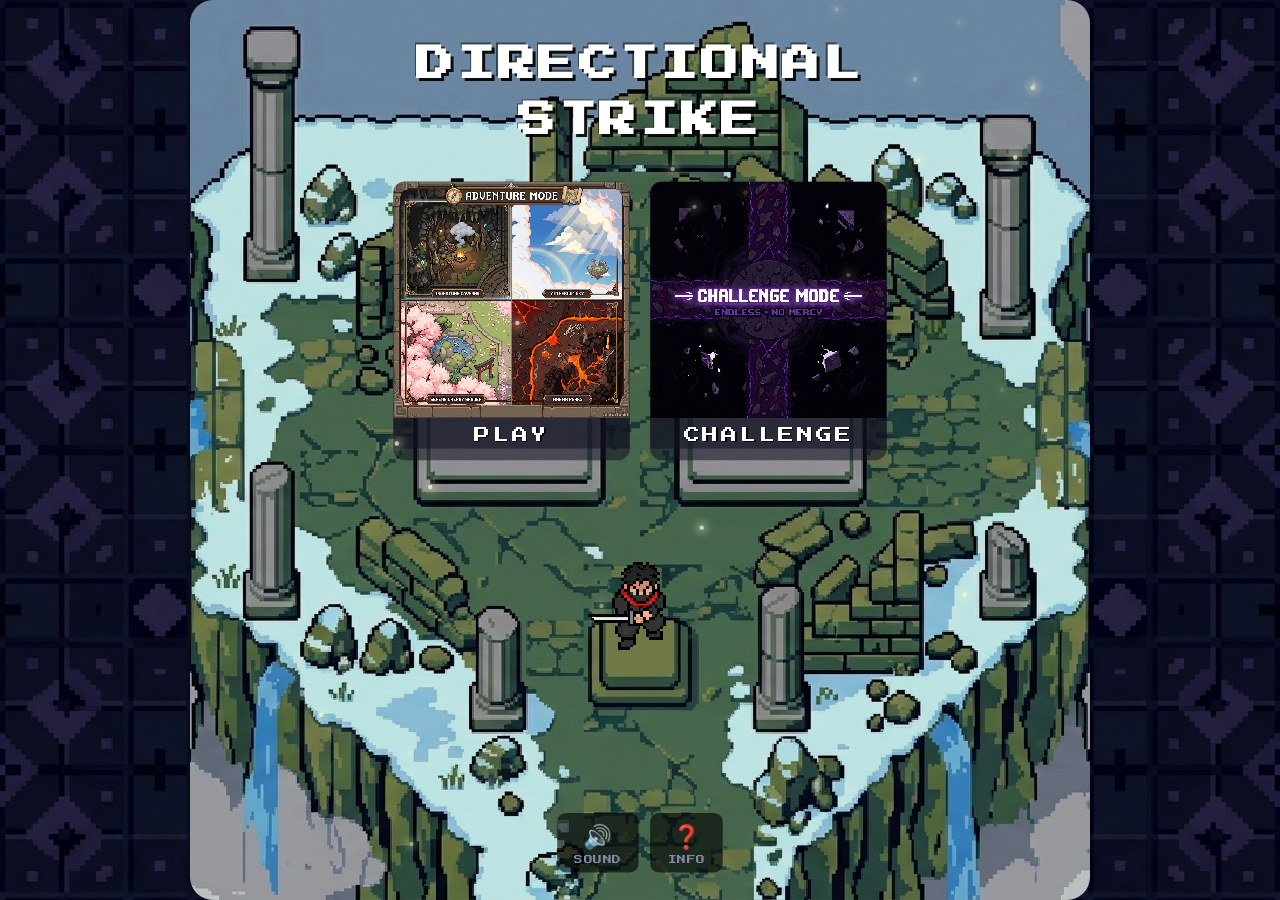
==== index.html @ 44bbdc43 "commit" ====
<!DOCTYPE html>
<html lang="it">
<head>
  <meta charset="UTF-8">
  <meta name="viewport" content="width=device-width, initial-scale=1.0">
  <title>Directional Strike</title>
<!-- ── FONT ── -->
  <link rel="preconnect" href="https://fonts.googleapis.com">
  <link rel="preconnect" href="https://fonts.gstatic.com" crossorigin>
  <link href="https://fonts.googleapis.com/css2?family=Press+Start+2P&display=swap" rel="stylesheet">
  
  <!-- ── BASE ── -->
  <link rel="stylesheet" href="css/base.css">
  <link rel="stylesheet" href="css/effects.css">

  <!-- ── GIOCO ── -->
  <link rel="stylesheet" href="css/arena.css">
  <link rel="stylesheet" href="css/hud.css">
  <link rel="stylesheet" href="css/controls.css">

  <!-- ── SCHERMATE ── -->
  <link rel="stylesheet" href="css/screens/menu.css">
  <link rel="stylesheet" href="css/screens/game-over.css">
  <link rel="stylesheet" href="css/screens/ability.css">
  <link rel="stylesheet" href="css/screens/map-select.css">
  <link rel="stylesheet" href="css/screens/map-complete.css">
  <link rel="stylesheet" href="css/screens/menu-anim.css">
  <link rel="stylesheet" href="css/demo.css">
  <link rel="stylesheet" href="css/screens/pause.css">
  <link rel="stylesheet" href="css/screens/slot-machine.css">
  <link rel="stylesheet" href="css/screens/challenge.css">
  <link rel="stylesheet" href="css/transition.css">
<link rel="stylesheet" href="css/map-transition.css">
<link rel="stylesheet" href="css/screens/info.css">
  
<link rel="stylesheet" href="css/abilities/bullet-time.css">
<link rel="stylesheet" href="css/abilities/explosion.css">
<link rel="stylesheet" href="css/abilities/shield.css">
<link rel="stylesheet" href="css/abilities/range-boost.css">
<link rel="stylesheet" href="css/abilities/one-hit.css">
<link rel="stylesheet" href="css/abilities/slash.css">

<link rel="stylesheet" href="css/enemies/bullets.css">



  
  <link rel="stylesheet" href="css/tutorial.css">
</head>
<body>
  <div id="G"></div>
  <script src="js/ui/htmlLoader.js"></script>
</body>

</html>
---- css/base.css ----
/* ── PALETTE (change these 7 values to retheme) ── */
:root {
  --c-bg:       #1a1a2e;
  --c-bg-light: #25253e;
  --c-accent:   #51eefc;
  --c-accent2:  #1269cc;
  --c-soft:     #6d9ac7;
  --c-text:     #ffffff;
  --c-text-dim: #8888aa;
  --c-dark:     #111122;
}

*{box-sizing:border-box;margin:0;padding:0;user-select:none;}
body{background:#000 url('../assets/ui/menu_bg.png') center center / cover no-repeat;image-rendering:pixelated;display:flex;align-items:center;justify-content:center;min-height:100vh;font-family:'Press Start 2P',monospace;overflow:hidden;}
#G{width:620px;padding:0;transform-origin:center center;}

#screen-menu,#screen-game,#screen-over{width:100%;}
#screen-game,#screen-over,#screen-ability,#screen-map-select,#screen-map-complete{display:none;}

button.game-btn{padding:10px 24px;font-size:8px;font-family:'Press Start 2P',monospace;border-radius:8px;border:1px solid #555;background:#222;color:#fff;cursor:pointer;}
button.game-btn:hover{background:#333;}
.subtitle{font-size:8px;color:#aaa;margin-bottom:24px;}
.btn-row{display:flex;gap:10px;justify-content:center;}

#screen-menu,#screen-game{width:100%;}
#screen-game,#screen-ability,#screen-map-select,#screen-map-complete{display:none;}

button.game-btn{padding:10px 24px;font-size:8px;font-family:'Press Start 2P',monospace;border-radius:8px;border:1px solid #555;background:#222;color:#fff;cursor:pointer;}
button.game-btn:hover{background:#333;}
.subtitle{font-size:8px;color:#aaa;margin-bottom:24px;}
.btn-row{display:flex;gap:10px;justify-content:center;}
---- css/effects.css ----
@keyframes arenaShake{
  0%{transform:translate(0,0);}15%{transform:translate(-5px,3px);}
  30%{transform:translate(5px,-3px);}45%{transform:translate(-4px,2px);}
  60%{transform:translate(4px,-2px);}75%{transform:translate(-2px,1px);}
  100%{transform:translate(0,0);}
}
#arena.shake{animation:arenaShake 0.28s ease-out;}

@keyframes popUp{
  0%{opacity:1;transform:translate(-50%,0);}
  100%{opacity:0;transform:translate(-50%,-28px);}
}
@keyframes enemyHit{
  0%{filter:brightness(3) saturate(0);}
  100%{filter:brightness(1) saturate(1);}
}
.enemy-hit{animation:enemyHit 0.12s ease-out;}

@keyframes bossIconPulse{from{transform:scale(1);}to{transform:scale(1.15);}}
.boss-announce-icon{animation:bossIconPulse 0.8s ease-in-out infinite alternate;}

@keyframes specialBarPulse{from{box-shadow:0 0 0px transparent;}to{box-shadow:0 0 8px var(--special-color,#FFD700);}}
#special-wrap.ready{animation:specialBarPulse 0.6s ease-in-out infinite alternate;}

@keyframes btnSpecialPulse{from{box-shadow:0 0 4px #FFD70066;}to{box-shadow:0 0 14px #FFD700cc;}}
@keyframes specialPulse{from{box-shadow:0 0 4px #FFD70066;}to{box-shadow:0 0 12px #FFD700aa;}}
/* ── PIXEL BAR ANIMATIONS ── */
@keyframes hpPulse{
  from{filter:brightness(1);}
  to{filter:brightness(1.3);}
}
@keyframes specialGlow{
  from{filter:brightness(1);box-shadow:inset 0 0 4px rgba(100,150,255,0.3);}
  to{filter:brightness(1.4);box-shadow:inset 0 0 8px rgba(100,150,255,0.6);}
}
@keyframes healPulse{
  0%{filter:brightness(1);}
  30%{filter:brightness(2.5) saturate(0.5);}
  100%{filter:brightness(1);}
}
@keyframes playerGlow{
  from{filter:drop-shadow(0 0 4px rgba(80,120,255,0.4));}
  to{filter:drop-shadow(0 0 12px rgba(80,120,255,0.8)) drop-shadow(0 0 20px rgba(80,120,255,0.3));}
}
@keyframes scoreBurst{
  0%{opacity:1;transform:translate(-50%,0) scale(1);}
  50%{transform:translate(-50%,-15px) scale(1.3);}
  100%{opacity:0;transform:translate(-50%,-35px) scale(0.8);}
}

/* ── ORB ANIMATIONS ── */
@keyframes orbFloat {
  0%   { transform: translate(-50%,-50%) scale(1);   opacity: 0.9; }
  100% { transform: translate(-50%,-50%) scale(1.15); opacity: 1;   }
}

/* ── PLAYER BUFF EFFECTS ── */
.orb-heal-effect {
  filter: drop-shadow(0 0 8px #44ff66) drop-shadow(0 0 16px #44ff66) brightness(1.3);
  transition: filter 0.3s;
}

.orb-attack-effect {
  filter: drop-shadow(0 0 6px #ff2222) drop-shadow(0 0 14px #ff4444) drop-shadow(0 0 22px #ff6600) brightness(1.2);
  animation: attackAura 0.4s ease-in-out infinite alternate;
}

@keyframes attackAura {
  0%   { filter: drop-shadow(0 0 6px #ff2222) drop-shadow(0 0 14px #ff4444) brightness(1.2); }
  100% { filter: drop-shadow(0 0 10px #ff4444) drop-shadow(0 0 20px #ff6600) brightness(1.4); }
}

.orb-defense-effect {
  filter: drop-shadow(0 0 6px #4488ff) drop-shadow(0 0 14px #4488ff) brightness(1.2);
  animation: defenseAura 0.5s ease-in-out infinite alternate;
}

@keyframes defenseAura {
  0%   { filter: drop-shadow(0 0 6px #4488ff) drop-shadow(0 0 14px #4488ff) brightness(1.2); }
  100% { filter: drop-shadow(0 0 10px #66aaff) drop-shadow(0 0 18px #4488ff) brightness(1.3); }
}
/* ── ACTION POP (MISS, PARRY, MULTI-KILL) ── */
.action-pop {
  position: absolute;
  transform: translate(-50%, -50%);
  font-family: 'Press Start 2P', monospace;
  font-size: 9px;
  z-index: 55;
  pointer-events: none;
  text-shadow: 1px 1px 0 #000, -1px -1px 0 #000;
  animation: actionPopUp 0.8s ease-out forwards;
}

@keyframes actionPopUp {
  0%   { opacity: 1; transform: translate(-50%, -50%) scale(1.3); }
  50%  { opacity: 1; transform: translate(-50%, -70%) scale(1); }
  100% { opacity: 0; transform: translate(-50%, -90%) scale(0.8); }
}

/* ── COMBO BUMP (multi-kill burst) ── */
.combo-bump {
  animation: comboBumpAnim 0.4s ease-out !important;
}

@keyframes comboBumpAnim {
  0%   { transform: rotate(-15deg) scale(1); }
  30%  { transform: rotate(-15deg) scale(1.6); }
  100% { transform: rotate(-15deg) scale(1); }
}

/* ── COUNTDOWN 3-2-1 ── */
@keyframes countdownPop {
  0%   { opacity: 1; transform: translate(-50%, -50%) scale(1.5); }
  60%  { opacity: 1; transform: translate(-50%, -50%) scale(0.9); }
  100% { opacity: 0; transform: translate(-50%, -50%) scale(0.7); }
}
/* ── ORB LABEL POP ── */
@keyframes orbLabelPop {
  0%   { opacity: 0; transform: translate(-50%, -50%) scale(0.5); }
  15%  { opacity: 1; transform: translate(-50%, -50%) scale(1.2); }
  30%  { opacity: 1; transform: translate(-50%, -50%) scale(1); }
  80%  { opacity: 1; transform: translate(-50%, -60%) scale(1); }
  100% { opacity: 0; transform: translate(-50%, -70%) scale(0.8); }
}
/* ── FROZEN ENEMY ── */
.enemy.frozen {
  filter: hue-rotate(160deg) brightness(1.3) saturate(0.7);
  animation: frozenPulse 1.5s ease-in-out infinite alternate;
}
@keyframes frozenPulse {
  from { filter: hue-rotate(160deg) brightness(1.3) saturate(0.7); }
  to   { filter: hue-rotate(180deg) brightness(1.5) saturate(0.5); }
}
---- css/arena.css ----
#arena{
  width:100%;aspect-ratio:1;max-width:620px;
  position:relative;
  background-image:url('../assets/maps/map01_forest/background_01.png');
  background-size:cover;background-position:center;
  background-blend-mode:multiply;background-color:rgba(0,0,0,0.45);
  image-rendering:pixelated;
  border-radius:12px;border:1px solid #444;
  overflow:hidden;transition:transform 0.05s;
}
#player{
  position:absolute;top:50%;left:50%;transform:translate(-50%,-50%);
  width:96px;height:96px;border-radius:0;
  background:transparent;border:none;
  display:flex;align-items:center;justify-content:center;
  font-size:28px;z-index:10;
  will-change:transform;
  image-rendering:pixelated;
}
@keyframes playerIdle{
  from{background-position-x:0;}
  to{background-position-x:-1152px;}
}
#player.special-ready{animation:playerGlow 0.8s ease-in-out infinite alternate;}

/* ── PIXEL BARS BLOCK ────────────────── */
#player-bars{
  position:absolute;
  top:50%;left:50%;
  transform:translate(-50%,calc(-50% - 50px));
  z-index:12;pointer-events:none;
  display:flex;flex-direction:column;gap:0;
  filter:drop-shadow(0 1px 3px rgba(0,0,0,0.5));
}
.pixel-bar{
  position:relative;
  width:80px;height:10px;
  image-rendering:pixelated;
}
.pixel-bar-border{
  position:absolute;inset:0;
  border:2px solid #8888aa;
  background:#1a1a2e;
  box-shadow:
    inset 0 0 0 1px #aaaabb,
    0 0 0 1px rgba(0,0,0,0.4);
}
#bar-hp .pixel-bar-border{
  border-radius:3px 3px 0 0;
  border-bottom:1px solid #aaaabb;
}
#bar-special .pixel-bar-border{
  border-radius:0 0 3px 3px;
  border-top:1px solid #aaaabb;
}
.pixel-bar-bg{
  position:absolute;
  top:2px;left:2px;right:2px;bottom:2px;
  background:#111122;
  overflow:hidden;
}
#bar-hp .pixel-bar-bg{border-radius:2px 2px 0 0;}
#bar-special .pixel-bar-bg{border-radius:0 0 2px 2px;}

.pixel-bar-fill{
  position:absolute;top:0;left:0;bottom:0;
  transition:width 0.3s ease-out;
}
.hp-fill{
  width:100%;
  background:linear-gradient(180deg, #ff4444 0%, #cc2222 40%, #aa1111 100%);
  box-shadow:inset 0 1px 0 rgba(255,150,150,0.4), inset 0 -1px 0 rgba(0,0,0,0.3);
}
.hp-fill.hp-low{
  background:linear-gradient(180deg, #ff6622 0%, #cc3300 40%, #aa2200 100%);
  animation:hpPulse 0.6s ease-in-out infinite alternate;
}
.hp-fill.hp-crit{
  background:linear-gradient(180deg, #ff3300 0%, #aa0000 40%, #880000 100%);
  animation:hpPulse 0.35s ease-in-out infinite alternate;
}
.special-fill{
  width:0%;
  background:linear-gradient(180deg, #5588ff 0%, #3366dd 40%, #2244aa 100%);
  box-shadow:inset 0 1px 0 rgba(150,180,255,0.4), inset 0 -1px 0 rgba(0,0,0,0.3);
}
.pixel-bar-shine{
  position:absolute;top:0;left:0;right:0;
  height:40%;
  background:linear-gradient(180deg, rgba(255,255,255,0.15) 0%, transparent 100%);
  pointer-events:none;
}
.pixel-bar-icon{
  position:absolute;
  left:-14px;top:50%;transform:translateY(-50%);
  font-size:8px;
  filter:drop-shadow(0 1px 2px rgba(0,0,0,0.8));
}
#bar-special.bar-ready .pixel-bar-border{
  box-shadow:
    inset 0 0 0 1px #7788ff,
    0 0 8px rgba(80,120,255,0.6),
    0 0 16px rgba(80,120,255,0.3);
}
#bar-special.bar-ready .special-fill{
  background:linear-gradient(180deg, #77aaff 0%, #5588ff 40%, #4466dd 100%);
  animation:specialGlow 0.6s ease-in-out infinite alternate;
}
.hp-fill.heal-flash{
  animation:healPulse 0.5s ease-out;
}
.special-fill.charge-tick{
  transition:width 0.15s cubic-bezier(0.34, 1.56, 0.64, 1);
}


#special-ring{
  position:absolute;top:50%;left:50%;width:90px;height:90px;border-radius:50%;
  border:2px solid #FFD700;transform:translate(-50%,-50%) scale(0);opacity:0;
  z-index:8;transition:transform 0.15s,opacity 0.15s;pointer-events:none;
}
#special-ring.active{transform:translate(-50%,-50%) scale(1);opacity:0;}
#attack-range{
  position:absolute;top:50%;left:50%;border-radius:50%;
  border:3px solid rgba(226,75,74,0.7);background:rgba(226,75,74,0.08);
  transform:translate(-50%,-50%);pointer-events:none;z-index:4;
}
#flash{position:absolute;inset:0;border-radius:12px;background:rgba(226,75,74,0.22);opacity:0;pointer-events:none;z-index:20;}
#level-up-pop{position:absolute;top:22%;left:50%;transform:translateX(-50%);font-size:18px;color:#FFD700;opacity:0;pointer-events:none;z-index:25;white-space:nowrap;transition:opacity 0.15s;text-shadow:0 0 12px rgba(255,215,0,0.6),3px 3px 0 #000;}
.score-pop{position:absolute;font-size:8px;pointer-events:none;z-index:26;text-shadow:0 0 4px rgba(255,255,255,0.4),1px 1px 0 #000;animation:scoreBurst 0.8s ease-out forwards;}
.score-pop.combo-pop{font-size:9px;text-shadow:0 0 6px rgba(255,255,255,0.5),1px 1px 0 #000;}
.particle{position:absolute;border-radius:50%;pointer-events:none;z-index:30;transform:translate(-50%,-50%);}
.enemy{position:absolute;border-radius:0;display:flex;align-items:center;justify-content:center;transform:translate(-50%,-50%);z-index:5;}.enemy.slowed{filter:hue-rotate(180deg) brightness(0.8);}
.enemy-hp-wrap{position:absolute;bottom:-8px;left:50%;transform:translateX(-50%);width:80%;height:3px;background:rgba(0,0,0,0.4);border-radius:2px;}
.enemy-hp-fill{height:100%;background:#D85A30;border-radius:2px;transition:width 0.1s;}
.bullet{position:absolute;width:22px;height:22px;border-radius:50%;background:transparent;transform:translate(-50%,-50%);z-index:7;}
#boss-announce{position:absolute;top:50%;left:50%;transform:translate(-50%,-50%) scale(0.7);background:rgba(20,0,0,0.92);border:2px solid #E24B4A;border-radius:12px;padding:18px 28px;text-align:center;z-index:50;pointer-events:none;opacity:0;transition:opacity 0.35s ease-out,transform 0.35s ease-out;min-width:220px;}
#boss-announce.show{opacity:1;transform:translate(-50%,-50%) scale(1);}
#boss-announce.hidden{display:none;}
.boss-announce-label{font-size:7px;color:#E24B4A;letter-spacing:3px;margin-bottom:4px;}
.boss-announce-name{font-size:12px;color:#fff;margin-bottom:4px;}
.boss-announce-desc{font-size:7px;color:#aaa;}

/* ── COMBO COUNTER (persistent, center-ish) ── */
#combo-counter{
  position:absolute;
  top:28%;left:50%;transform:translateX(-50%);
  z-index:25;pointer-events:none;
  text-align:center;
  opacity:0;transition:opacity 0.2s;
}
#combo-counter.visible{opacity:1;}
#combo-mult{
  font-size:14px;
  color:#FFD700;
  text-shadow:0 0 10px rgba(255,215,0,0.6),2px 2px 0 #000;
  transition:font-size 0.15s cubic-bezier(0.34,1.56,0.64,1);
}
#combo-mult.tier2{font-size:18px;color:#ff8844;text-shadow:0 0 12px rgba(255,136,68,0.6),2px 2px 0 #000;}
#combo-mult.tier3{font-size:22px;color:#ff4444;text-shadow:0 0 16px rgba(255,68,68,0.7),2px 2px 0 #000;}
#combo-mult.tier4{font-size:26px;color:#ff22ff;text-shadow:0 0 20px rgba(255,34,255,0.7),3px 3px 0 #000;}
#combo-points{
  font-size:8px;
  color:#fff;
  text-shadow:1px 1px 0 #000;
  margin-top:2px;
}
#combo-points.rising{animation:comboRise 0.2s ease-out;}
@keyframes comboRise{
  0%{transform:scale(1);}
  50%{transform:scale(1.4);}
  100%{transform:scale(1);}
}
/* ── COMBO FLOATING COUNTER ── */
.combo-float{
  position:absolute;
  left:27%;top:35%;
  z-index:28;pointer-events:none;
  text-align:left;
  transform:rotate(-15deg);
  transform-origin:center center;
  opacity:0;transition:opacity 0.2s;
}
.combo-float.visible{opacity:1;}
.combo-float.fading{opacity:0;transition:opacity 0.6s;}
.combo-float-pts{
  font-size:11px;
  color:#fff;
  text-shadow:2px 2px 0 #000,0 0 6px rgba(255,255,255,0.4);
  animation:comboTremble 0.08s linear infinite;
}
.combo-float-mult{
  font-size:7px;
  color:rgba(255,255,255,0.7);
  text-shadow:1px 1px 0 #000;
  margin-top:1px;
}
/* size tiers — grows with combo */
.combo-float-pts.t2{font-size:12px;}
.combo-float-pts.t3{font-size:13px;}
.combo-float-pts.t4{font-size:14px;}
.combo-float-pts.t5{font-size:15px;}
.combo-float-pts.t6{font-size:16px;}
.combo-float-pts.t7{font-size:17px;}

/* color tiers */
.combo-float.c-white .combo-float-pts{color:#fff;text-shadow:2px 2px 0 #000,0 0 6px rgba(255,255,255,0.4);}
.combo-float.c-blue .combo-float-pts{color:#44aaff;text-shadow:2px 2px 0 #000,0 0 8px rgba(68,170,255,0.5);}
.combo-float.c-yellow .combo-float-pts{color:#ffdd00;text-shadow:2px 2px 0 #000,0 0 10px rgba(255,221,0,0.5);}
.combo-float.c-orange .combo-float-pts{color:#ff8822;text-shadow:2px 2px 0 #000,0 0 10px rgba(255,136,34,0.6);}
.combo-float.c-red .combo-float-pts{color:#ff2222;text-shadow:2px 2px 0 #000,0 0 12px rgba(255,34,34,0.6);}
.combo-float.c-purple .combo-float-pts{color:#cc44ff;text-shadow:2px 2px 0 #000,0 0 14px rgba(204,68,255,0.7);}
.combo-float.c-rainbow .combo-float-pts{
  animation:comboTremble 0.08s linear infinite,rainbowCycle 0.6s linear infinite;
  text-shadow:2px 2px 0 #000,0 0 16px rgba(255,255,255,0.6);
}


@keyframes comboTremble{
  0%{transform:translate(0,0);}
  50%{transform:translate(0.5px,-0.5px);}
  100%{transform:translate(-0.5px,0);}
}
@keyframes rainbowCycle{
  0%{color:#ff2222;}
  16%{color:#ff8822;}
  33%{color:#ffdd00;}
  50%{color:#22ff44;}
  66%{color:#44aaff;}
  83%{color:#cc44ff;}
  100%{color:#ff2222;}
}
/* ── SLASH EFFECT ── */
.slash-effect{
  position:absolute;
  width:64px;height:47px;
  background-image:url('../assets/effects/slash.png');
  background-size:192px 141px;
  image-rendering:pixelated;
  pointer-events:none;
  z-index:15;
  animation:slashAnim 0.25s steps(1) forwards;
}
@keyframes slashAnim{
  0%   {background-position:0 0;}
  11%  {background-position:-64px 0;}
  22%  {background-position:-128px 0;}
  33%  {background-position:0 -47px;}
  44%  {background-position:-64px -47px;}
  55%  {background-position:-128px -47px;}
  66%  {background-position:0 -94px;}
  77%  {background-position:-64px -94px;}
  88%  {background-position:-128px -94px;}
  100% {opacity:0;}
}
/* ══════════════════════════════════════
   UPGRADE CHOICE SCREEN — restyled
   No dark overlay, pixel card style,
   slow float animation.
   ══════════════════════════════════════ */

#upgrade-choice {
  position: absolute; inset: 0;
  background: transparent;
  z-index: 40; display: none;
  pointer-events: none;
}
#upgrade-choice.active { display: block; }

/* ── TITLE ── */
#upgrade-title {
  position: absolute;
  top: 2%;
  left: 50%;
  transform: translateX(-50%);
  text-align: center;
  z-index: 41;
  pointer-events: none;
}
.upgrade-title-wave {
  font-family: 'Press Start 2P', monospace;
  font-size: 14px;
  color: #44ff66;
  text-shadow: 2px 2px 0 #000, -1px -1px 0 #000;
  margin-bottom: 6px;
}
.upgrade-title-sub {
  font-family: 'Press Start 2P', monospace;
  font-size: 8px;
  color: #ffffff;
  text-shadow: 1px 1px 0 #000;
  opacity: 0.9;
}

@keyframes upgradeTitleIn {
  0%   { opacity: 0; transform: translateX(-50%) translateY(-8px) scale(0.9); }
  100% { opacity: 1; transform: translateX(-50%) translateY(0) scale(1); }
}

/* ── ARROW HINT (bottom) ── */
#upgrade-arrow-hint {
  position: absolute;
  top: 50%;
  left: 50%;
  transform: translate(-50%, 48px);
  z-index: 41;
  pointer-events: none;
  display: flex;
  flex-direction: column;
  align-items: center;
  gap: 4px;
  animation: hintPulse 2s ease-in-out infinite alternate;
  transition: opacity 0.3s;
}

.upgrade-hint-img {
  width: 64px;
  height: auto;
  image-rendering: pixelated;
  filter: drop-shadow(0 1px 3px rgba(0,0,0,0.8));
}

.upgrade-hint-text {
  font-family: 'Press Start 2P', monospace;
  font-size: 5px;
  color: #aaaaaa;
  text-shadow: 1px 1px 0 #000;
}

@keyframes hintPulse {
  from { opacity: 0.4; }
  to   { opacity: 0.8; }
}
/* ── OPTION CONTAINERS — positioned on the 4 paths ── */
.upgrade-option {
  position: absolute;
  text-align: center;
  pointer-events: none;
  z-index: 41;
}

/* positions: centered on each path, good distance from player */
.upgrade-option.dir-up    { top: 10%;  left: 50%; transform: translateX(-50%); }
.upgrade-option.dir-down  { bottom: 10%; left: 50%; transform: translateX(-50%); }
.upgrade-option.dir-left  { left: 5%;  top: 50%;  transform: translateY(-50%); }
.upgrade-option.dir-right { right: 5%; top: 50%;  transform: translateY(-50%); }

/* entrance animation */
#upgrade-choice .upgrade-option {
  animation: upgradeCardIn 0.5s ease-out both;
}

@keyframes upgradeCardIn {
  0%   { opacity: 0; transform: translateY(12px) scale(0.85); }
  100% { opacity: 1; transform: translateY(0) scale(1); }
}

/* dir-specific entrance overrides (so translateX/Y is preserved) */
#upgrade-choice .upgrade-option.dir-up {
  animation: upgradeCardInUp 0.5s ease-out both;
}
@keyframes upgradeCardInUp {
  0%   { opacity: 0; transform: translateX(-50%) translateY(12px) scale(0.85); }
  100% { opacity: 1; transform: translateX(-50%) translateY(0) scale(1); }
}
#upgrade-choice .upgrade-option.dir-down {
  animation: upgradeCardInDown 0.5s ease-out both;
}
@keyframes upgradeCardInDown {
  0%   { opacity: 0; transform: translateX(-50%) translateY(-12px) scale(0.85); }
  100% { opacity: 1; transform: translateX(-50%) translateY(0) scale(1); }
}
#upgrade-choice .upgrade-option.dir-left {
  animation: upgradeCardInLeft 0.5s ease-out both;
}
@keyframes upgradeCardInLeft {
  0%   { opacity: 0; transform: translateY(-50%) translateX(12px) scale(0.85); }
  100% { opacity: 1; transform: translateY(-50%) translateX(0) scale(1); }
}
#upgrade-choice .upgrade-option.dir-right {
  animation: upgradeCardInRight 0.5s ease-out both;
}
@keyframes upgradeCardInRight {
  0%   { opacity: 0; transform: translateY(-50%) translateX(-12px) scale(0.85); }
  100% { opacity: 1; transform: translateY(-50%) translateX(0) scale(1); }
}

/* ── PIXEL CARD ── */
.upgrade-card {
  background: rgba(15, 15, 25, 0.85);
  border: 2px solid rgba(255, 255, 255, 0.25);
  border-radius: 8px;
  padding: 8px 10px 6px;
  width: 150px;
  image-rendering: pixelated;
  box-shadow:
    0 0 0 1px rgba(0,0,0,0.8),
    inset 0 1px 0 rgba(255,255,255,0.08),
    0 4px 12px rgba(0,0,0,0.5);
  animation: upgradeFloat 3s ease-in-out infinite alternate;
}

@keyframes upgradeFloat {
  0%   { transform: translateY(0); }
  100% { transform: translateY(-4px); }
}

.upgrade-card-icon {
  font-size: 24px;
  margin-bottom: 4px;
  filter: drop-shadow(1px 1px 0 #000);
}

.upgrade-card-name {
  font-family: 'Press Start 2P', monospace;
  font-size: 6px;
  color: #FFD700;
  text-shadow: 1px 1px 0 #000;
  margin-bottom: 4px;
  letter-spacing: 0.5px;
}

.upgrade-card-desc {
  font-family: 'Press Start 2P', monospace;
  font-size: 5px;
  color: #cccccc;
  text-shadow: 1px 1px 0 #000;
  line-height: 1.8;
}

.upgrade-card-key {
  font-family: 'Press Start 2P', monospace;
  font-size: 10px;
  color: #FFD700;
  margin-top: 6px;
  text-shadow: 1px 1px 0 #000;
  animation: keyPulse 1.5s ease-in-out infinite alternate;
}
@keyframes keyPulse {
  from { opacity: 0.5; }
  to   { opacity: 1; }
}

/* ── SELECTED STATE ── */
.upgrade-chosen .upgrade-card {
  border-color: #FFD700;
  box-shadow:
    0 0 0 1px #FFD700,
    0 0 16px rgba(255, 215, 0, 0.4),
    inset 0 0 8px rgba(255, 215, 0, 0.1);
  animation: upgradeChosenPulse 0.4s ease-out forwards;
}
@keyframes upgradeChosenPulse {
  0%   { transform: scale(1); filter: brightness(1); }
  50%  { transform: scale(1.08); filter: brightness(1.3); }
  100% { transform: scale(1.03); filter: brightness(1.15); }
}

.upgrade-faded {
  opacity: 0.15 !important;
  transition: opacity 0.3s ease;
}

/* ── COUNTDOWN ── */
#countdown-display {
  position: absolute;
  top: 50%;
  left: 50%;
  transform: translate(-50%, -50%);
  font-family: 'Press Start 2P', monospace;
  font-size: 36px;
  color: #ffffff;
  text-shadow: 3px 3px 0 #000, 0 0 20px rgba(255,255,255,0.3);
  z-index: 70;
  pointer-events: none;
}
---- css/hud.css ----
#hud{position:absolute;top:0;left:0;right:0;padding:6px 8px 0;z-index:35;pointer-events:none;}
#hud-top{display:flex;justify-content:space-between;align-items:center;margin-bottom:4px;}
#score-display{font-size:12px;color:#fff;text-shadow:0 0 6px rgba(255,255,255,0.3);}
#combo-display{font-size:9px;color:#378ADD;min-width:60px;text-align:center;opacity:0;transition:opacity 0.15s;text-shadow:0 0 6px rgba(55,138,221,0.4);}
#level-display{font-size:8px;color:#aaa;}
#combo-timer-wrap{width:100%;height:3px;background:rgba(0,0,0,0.4);margin-bottom:2px;overflow:hidden;opacity:0;transition:opacity 0.2s;border-radius:2px;}
#combo-timer-bar{height:100%;background:#378ADD;width:100%;transition:width 0.05s linear;}
#progress-wrap{width:100%;height:3px;background:rgba(0,0,0,0.4);overflow:hidden;border-radius:2px;}
#progress-bar{height:100%;background:#666;transition:width 0.3s;width:0%;}
---- css/controls.css ----
/* controls removed — keyboard only for browser version */
---- css/screens/menu.css ----
/* ══════════════════════════════════════
   MENU — Main menu screen
   ══════════════════════════════════════ */

/* ── SCREEN CONTAINER ── */
#screen-menu {
  position: relative;
  width: 100%;
  aspect-ratio: 1;
  max-width: 620px;
  background-image: url('../../assets/ui/menu_ruins.png');
  background-size: cover;
  background-position: center top;
  image-rendering: pixelated;
  overflow: hidden;
  border-radius: 16px;
}

/* ── DARKEN OVERLAY ── */
#menu-overlay {
  position: absolute;
  inset: 0;
  background: rgba(0, 0, 0, 0.1);
  z-index: 1;
  pointer-events: none;
  border-radius: 16px;
}

/* ── DECORATIVE PLAYER ── */
#menu-player {
  position: absolute;
  bottom: 25%;
  left: 50%;
  transform: translateX(-50%);
  width: 96px;
  height: 96px;
  background-image: url('../../assets/characters/player_idle.png');
  background-size: 1152px 96px;
  background-repeat: no-repeat;
  image-rendering: pixelated;
  z-index: 3;
  pointer-events: none;
}

/* ── SPLASH TEXT (Minecraft style, top right) ── */
#menu-splash {
  position: absolute;
  top: 14%;
  right: 5%;
  font-family: 'Press Start 2P', monospace;
  font-size: 8px;
  color: var(--c-accent);
  text-shadow: 1px 1px 0 rgba(0,0,0,0.8);
  z-index: 4;
  pointer-events: none;
  opacity: 0;
  transition: opacity 0.3s;
  text-align: right;
  line-height: 1.8;
  max-width: 140px;
}

#menu-splash.visible {
  opacity: 1;
}

/* ── CONTENT LAYOUT ── */
#menu-content {
  position: relative;
  z-index: 2;
  width: 100%;
  height: 100%;
  display: flex;
  flex-direction: column;
  align-items: center;
  padding: 4% 6% 3%;
}

/* ══════════════════════════════════════
   TITLE
   ══════════════════════════════════════ */
#menu-title-block {
  text-align: center;
  margin-bottom: 3%;
}

#menu-title {
  font-family: 'Press Start 2P', monospace;
  font-size: clamp(16px, 4.5vw, 26px);
  color: var(--c-text);
  line-height: 1.5;
  letter-spacing: 2px;
  margin: 0;
  text-shadow:
    2px 2px 0 rgba(0, 0, 0, 0.9),
    -1px -1px 0 rgba(0, 0, 0, 0.5);
}

/* ══════════════════════════════════════
   MODE CARDS
   ══════════════════════════════════════ */
#menu-modes {
  display: flex;
  gap: 14px;
  justify-content: center;
  align-items: flex-start;
  width: 100%;
  max-width: 340px;
  margin-top: 1%;
}

/* ── BASE CARD ── */
.mode-card {
  flex: 1;
  display: flex;
  flex-direction: column;
  align-items: center;
  background: rgba(17, 17, 34, 0.55);
  border: none;
  border-radius: 8px;
  padding: 0;
  cursor: pointer;
  font-family: 'Press Start 2P', monospace;
  position: relative;
  overflow: hidden;
  transition: background 0.2s;
  image-rendering: pixelated;
  -webkit-tap-highlight-color: transparent;
}

.mode-card:hover {
  background: rgba(17, 17, 34, 0.7);
}

.mode-card:active {
  transform: scale(0.97);
}

/* ── CARD IMAGE AREA ── */
.mode-card-img {
  width: 100%;
  aspect-ratio: 1;
  background: transparent;
  display: flex;
  align-items: center;
  justify-content: center;
  overflow: hidden;
  border-radius: 8px 8px 0 0;
}
.mode-card-icon {
  width: 100%;
  height: 100%;
  object-fit: cover;
  image-rendering: pixelated;
  filter: drop-shadow(2px 2px 0 rgba(0,0,0,0.6));
}

/* ── CARD TEXT ── */
.mode-card-name {
  font-size: 11px;
  color: var(--c-text);
  padding: 6px 4px 4px;
  text-shadow: 1px 1px 0 rgba(0,0,0,0.8);
  letter-spacing: 2px;
  background: rgba(17, 17, 34, 0.55);
  width: 100%;
  text-align: center;
}

/* ── TOOLTIP (inside card, appears on hover) ── */
.mode-card-tooltip {
  font-size: 7px;
  color: var(--c-text-dim);
  text-shadow: 1px 1px 0 rgba(0,0,0,0.8);
  line-height: 2;
  padding: 0 8px 8px;
  text-align: center;
  max-height: 0;
  overflow: hidden;
  opacity: 0;
  transition: max-height 0.3s ease, opacity 0.3s ease, padding 0.3s ease;
}

.mode-card:hover .mode-card-tooltip {
  max-height: 60px;
  opacity: 1;
  padding: 4px 8px 10px;
}

/* ── PLAY CARD ── */
.mode-play:hover .mode-card-name {
  color: var(--c-accent);
}

.mode-play:hover .mode-card-tooltip {
  color: var(--c-soft);
}

/* ── CHALLENGE CARD ── */
.mode-challenge {
  opacity: 0.5;
}

.mode-challenge:hover {
  opacity: 0.7;
}

.mode-challenge:hover .mode-card-name {
  color: var(--c-soft);
}

.mode-lock {
  position: absolute;
  top: 6px;
  right: 6px;
  font-size: 14px;
  filter: drop-shadow(1px 1px 0 rgba(0,0,0,0.8));
}

/* ══════════════════════════════════════
   BOTTOM ROW
   ══════════════════════════════════════ */
#menu-bottom {
  margin-top: auto;
  display: flex;
  gap: 8px;
  align-items: center;
  justify-content: center;
}

.menu-sm-btn {
  display: flex;
  flex-direction: column;
  align-items: center;
  gap: 3px;
  background: rgba(0, 0, 0, 0.6);
  border: none;
  border-radius: 6px;
  padding: 6px 12px;
  cursor: pointer;
  font-family: 'Press Start 2P', monospace;
  transition: background 0.15s;
  -webkit-tap-highlight-color: transparent;
}

.menu-sm-btn:hover {
  background: rgba(0, 0, 0, 0.75);
}

.menu-sm-btn:active {
  transform: scale(0.95);
}

.menu-sm-btn .menu-btn-icon {
  font-size: 16px;
}

.menu-sm-btn .menu-btn-label {
  font-size: 6px;
  color: var(--c-text-dim);
  letter-spacing: 0.5px;
  transition: color 0.15s;
}

.menu-sm-btn:hover .menu-btn-label {
  color: var(--c-text);
}

.menu-sm-btn.muted {
  opacity: 0.3;
}

.menu-sm-btn.muted:hover {
  opacity: 0.5;
}
---- css/screens/game-over.css ----
/* ══════════════════════════════════════
   GAME OVER — overlay inside arena
   ══════════════════════════════════════ */

/* ── OVERLAY CONTAINER ── */
#over-overlay {
  position: absolute;
  inset: 0;
  display: flex;
  align-items: center;
  justify-content: center;
  z-index: 90;
}

#over-overlay.hidden {
  display: none;
}

/* ── DARK BACKDROP ── */
#over-darken {
  position: absolute;
  inset: 0;
  background: rgba(0, 0, 0, 0.6);
}

/* ── CARD ── */
#over-card {
  position: relative;
  z-index: 2;
  width: 72%;
  max-width: 320px;
  background: url('../../assets/ui/menu_bg.png') center center / cover;
  image-rendering: pixelated;
  border: 1px solid rgba(255, 255, 255, 0.12);
  border-radius: 10px;
  padding: 28px 24px 24px;
  display: flex;
  flex-direction: column;
  align-items: center;
  gap: 10px;
  box-shadow: 0 0 40px rgba(0, 0, 0, 0.6);
}

/* ── TITLE ── */
#over-title {
  font-family: 'Press Start 2P', monospace;
  font-size: clamp(14px, 3.5vw, 20px);
  color: #ff4444;
  letter-spacing: 3px;
  text-shadow:
    2px 2px 0 rgba(0, 0, 0, 0.9),
    0 0 12px rgba(255, 68, 68, 0.3);
  margin-bottom: 4px;
}

/* ── SCORE BLOCK ── */
#over-score-block {
  display: flex;
  flex-direction: column;
  align-items: center;
  gap: 4px;
}

#over-score-label {
  font-family: 'Press Start 2P', monospace;
  font-size: 7px;
  color: var(--c-text-dim);
  letter-spacing: 2px;
}

#over-score {
  font-family: 'Press Start 2P', monospace;
  font-size: clamp(22px, 5vw, 32px);
  color: var(--c-text);
  text-shadow: 2px 2px 0 rgba(0, 0, 0, 0.8);
}

/* ── WAVE & BEST ── */
#over-wave {
  font-family: 'Press Start 2P', monospace;
  font-size: 7px;
  color: var(--c-text-dim);
  letter-spacing: 1px;
}

#over-best {
  font-family: 'Press Start 2P', monospace;
  font-size: 7px;
  color: var(--c-text-dim);
  letter-spacing: 1px;
  opacity: 0.6;
}

/* ── AD SLOT (future rewarded ad) ── */
#over-ad-slot {
  width: 100%;
  min-height: 0;
}

/* ── BUTTONS ── */
.over-btn-col {
  display: flex;
  flex-direction: column;
  gap: 8px;
  width: 100%;
  margin-top: 6px;
}

.over-btn {
  width: 100%;
  padding: 12px 16px;
  font-family: 'Press Start 2P', monospace;
  font-size: 9px;
  letter-spacing: 1px;
  border-radius: 6px;
  border: none;
  background: rgba(0, 0, 0, 0.5);
  color: var(--c-text-dim);
  cursor: pointer;
  transition: background 0.15s, color 0.15s;
  -webkit-tap-highlight-color: transparent;
}

.over-btn:hover {
  background: rgba(0, 0, 0, 0.7);
  color: var(--c-text);
}

.over-btn:active {
  transform: scale(0.97);
}

/* ── PRIMARY BUTTON (Try Again) ── */
.over-btn-primary {
  color: var(--c-accent);
  border: 1px solid rgba(81, 238, 252, 0.3);
}

.over-btn-primary:hover {
  background: var(--c-accent);
  color: var(--c-dark);
  border-color: var(--c-accent);
}
/* ── AD CONTINUE BUTTON ── */
.over-btn-ad {
  width: 100%;
  padding: 14px 16px;
  font-family: 'Press Start 2P', monospace;
  font-size: 8px;
  letter-spacing: 1px;
  border-radius: 6px;
  border: 1px solid rgba(76, 175, 80, 0.4);
  background: rgba(76, 175, 80, 0.15);
  color: #66bb6a;
  cursor: pointer;
  transition: background 0.15s, color 0.15s, transform 0.1s;
  -webkit-tap-highlight-color: transparent;
  animation: adBtnPulse 2s ease-in-out infinite;
}

.over-btn-ad:hover {
  background: rgba(76, 175, 80, 0.3);
  color: #81c784;
  border-color: rgba(76, 175, 80, 0.6);
}

.over-btn-ad:active {
  transform: scale(0.97);
}

.over-btn-ad:disabled {
  animation: none;
  cursor: default;
}

@keyframes adBtnPulse {
  0%, 100% { box-shadow: 0 0 0 0 rgba(76, 175, 80, 0); }
  50%      { box-shadow: 0 0 12px 2px rgba(76, 175, 80, 0.25); }
}
---- css/screens/ability.css ----
#screen-ability{width:100%;}
#ability-card{background:#222;border:1px solid #444;border-radius:12px;padding:1.5rem 1.2rem;text-align:center;max-width:380px;margin:0 auto;}
#ability-card h2{font-size:20px;font-weight:600;color:#fff;margin-bottom:4px;}
#ability-list{display:flex;flex-direction:column;gap:10px;}
.ability-option{display:flex;align-items:center;gap:12px;background:#2a2a2a;border:2px solid #444;border-radius:10px;padding:12px 14px;cursor:pointer;text-align:left;transition:background 0.1s,border-color 0.15s,transform 0.07s;position:relative;}
.ability-option:hover{background:#333;border-color:#666;}
.ability-option:active{transform:scale(0.97);}
.ability-option.selected{border-color:var(--ab-color,#FFD700);background:#1e1e1e;}
.ability-icon-big{font-size:28px;flex-shrink:0;}
.ability-info-big{flex:1;}
.ability-name-big{font-size:14px;font-weight:600;color:#fff;margin-bottom:3px;}
.ability-desc-big{font-size:11px;color:#aaa;line-height:1.5;}
.ability-check{font-size:18px;font-weight:700;color:var(--ab-color,#FFD700);opacity:0;transition:opacity 0.15s;flex-shrink:0;}
.ability-option.selected .ability-check{opacity:1;}
---- css/screens/map-select.css ----
/* ══════════════════════════════════════
   MAP SELECT — Adventure mode carousel
   All elements positioned independently.
   Uses % so it scales with screen size.
   ══════════════════════════════════════ */

#screen-map-select {
  width: 100%;
  position: relative;
}

#map-select-wrapper {
  max-width: 620px;
  aspect-ratio: 1;
  margin: 0 auto;
  text-align: center;
  position: relative;
  background: var(--c-bg);
  border-radius: 16px;
  overflow: hidden;
}

/* ── BACK BUTTON ── */
.map-back-btn {
  position: absolute;
  top: 2%;
  left: 2%;
  z-index: 20;
  background: rgba(17, 17, 34, 0.5);
  border: none;
  border-radius: 6px;
  padding: 6px 12px;
  font-family: 'Press Start 2P', monospace;
  font-size: 7px;
  color: var(--c-text-dim);
  cursor: pointer;
  transition: color 0.15s, background 0.15s;
}

.map-back-btn:hover {
  color: var(--c-text);
  background: rgba(17, 17, 34, 0.7);
}

/* ── MAP NAME ── */
#map-select-wrapper h2 {
  position: relative;
  z-index: 10;
  font-family: 'Press Start 2P', monospace;
  font-size: 20px;
  color: var(--c-text);
  margin: 0;
  padding-top: 3%;
  letter-spacing: 1px;
  text-shadow: 2px 2px 0 rgba(0,0,0,0.8);
}

#carousel-map-sub {
  position: relative;
  z-index: 10;
  font-family: 'Press Start 2P', monospace;
  font-size: 8px;
  color: var(--c-text-dim);
  margin-bottom: 4px;
  min-height: 14px;
}

/* ── CAROUSEL ── */
#carousel-container {
  position: relative;
  z-index: 10;
  display: flex;
  align-items: center;
  justify-content: center;
  height: 42%;
}

#carousel-track {
  display: flex;
  align-items: center;
  justify-content: center;
  width: 100%;
  position: relative;
  height: 100%;
}

/* ── CAROUSEL ARROWS ── */
#carousel-prev,
#carousel-next {
  position: absolute;
  top: 50%;
  transform: translateY(-50%);
  z-index: 15;
  background: none;
  border: none;
  color: var(--c-text);
  font-size: 44px;
  cursor: pointer;
  padding: 0 8px;
  opacity: 0.5;
  transition: opacity 0.15s;
  line-height: 1;
  font-family: 'Press Start 2P', monospace;
}
#carousel-prev { left: 2%; }
#carousel-next { right: 2%; }
#carousel-prev:hover,
#carousel-next:hover { opacity: 1; }

/* ── MAP SLIDES ── */
.map-slide {
  position: absolute;
  border-radius: 12px;
  overflow: hidden;
  background-size: cover;
  background-position: center;
  image-rendering: pixelated;
  transition: all 0.4s cubic-bezier(0.25, 0.46, 0.45, 0.94);
  cursor: pointer;
  /* hidden by default */
  opacity: 0;
  pointer-events: none;
  width: 16%;
  aspect-ratio: 1;
  left: 50%;
  top: 50%;
  transform: translate(-50%, -50%);
  z-index: 0;
}

.map-slide.pos-center {
  width: 44%;
  left: 50%;
  top: 50%;
  transform: translate(-50%, -50%);
  z-index: 5;
  box-shadow: 0 6px 24px rgba(0,0,0,0.5);
  filter: brightness(0.85);
  opacity: 1;
  pointer-events: auto;
}

.map-slide.pos-left {
  width: 26%;
  left: 16%;
  top: 50%;
  transform: translate(-50%, -50%);
  z-index: 3;
  filter: brightness(0.3);
  opacity: 1;
  pointer-events: auto;
}

.map-slide.pos-right {
  width: 26%;
  left: 84%;
  top: 50%;
  transform: translate(-50%, -50%);
  z-index: 3;
  filter: brightness(0.3);
  opacity: 1;
  pointer-events: auto;
}

.map-slide.pos-far-left {
  width: 16%;
  left: 2%;
  top: 50%;
  transform: translate(-50%, -50%);
  z-index: 1;
  filter: brightness(0.15);
  opacity: 0;
  pointer-events: none;
}

.map-slide.pos-far-right {
  width: 16%;
  left: 98%;
  top: 50%;
  transform: translate(-50%, -50%);
  z-index: 1;
  filter: brightness(0.15);
  opacity: 0;
  pointer-events: none;
}

/* slides out of range */
.map-slide.pos-hidden {
  opacity: 0;
  pointer-events: none;
}

.map-slide.is-boss {
  border: 3px solid #E24B4A;
  box-shadow: 0 6px 24px rgba(226,75,74,0.3);
}

.map-slide.is-locked {
  filter: brightness(0.12) !important;
  cursor: default;
}

/* ══════════════════════════════════════
   STATUS — under player, centered
   ══════════════════════════════════════ */
#map-status {
  position: absolute;
  top: 55%;
  left: 50%;
  transform: translateX(-50%);
  display: flex;
  flex-direction: column;
  align-items: center;
  gap: 2px;
  z-index: 10;
}

#carousel-completed {
  font-family: 'Press Start 2P', monospace;
  font-size: 7px;
  color: #22C55E;
  letter-spacing: 2px;
  min-height: 10px;
  text-shadow: 1px 1px 0 rgba(0,0,0,0.8);
}

#carousel-best {
  font-family: 'Press Start 2P', monospace;
  font-size: 5px;
  color: var(--c-accent);
  min-height: 8px;
  text-shadow: 1px 1px 0 rgba(0,0,0,0.8);
}

/* ══════════════════════════════════════
   PLAY BUTTON — centered under status
   ══════════════════════════════════════ */
#btn-map-play {
  position: absolute;
  top: 60%;
  left: 50%;
  transform: translateX(-50%);
  padding: 10px 36px;
  font-family: 'Press Start 2P', monospace;
  font-size: 12px;
  border-radius: 8px;
  border: 2px solid var(--c-accent);
  background: transparent;
  color: var(--c-accent);
  cursor: pointer;
  letter-spacing: 2px;
  white-space: nowrap;
  z-index: 10;
  transition: background 0.15s, color 0.15s, transform 0.08s;
}

#btn-map-play:hover:not(:disabled) {
  background: var(--c-accent);
  color: var(--c-bg);
  transform: translateX(-50%) scale(1.04);
}

#btn-map-play:disabled {
  border-color: #333;
  color: #333;
  cursor: default;
}

/* ══════════════════════════════════════
   ABILITY CARD — bottom left
   ══════════════════════════════════════ */
.map-side-card {
  position: absolute;
  bottom: 4%;
  width: 28%;
  background: rgba(17, 17, 34, 0.7);
  border: 1px solid rgba(255,255,255,0.08);
  border-radius: 10px;
  padding: 10px 8px 12px;
  display: flex;
  flex-direction: column;
  align-items: center;
  gap: 4px;
  z-index: 10;
}

#ability-card-select {
  left: 3%;
}

#enemy-card-select {
  right: 3%;
}

.card-label {
  font-family: 'Press Start 2P', monospace;
  font-size: 6px;
  color: var(--c-text-dim);
  letter-spacing: 2px;
  margin-bottom: 2px;
}

.card-value {
  font-family: 'Press Start 2P', monospace;
  font-size: 6px;
  color: var(--c-text);
  text-shadow: 1px 1px 0 rgba(0,0,0,0.8);
}

/* ── ABILITY ROW (horizontal arrows) ── */
.ability-row {
  display: flex;
  align-items: center;
  gap: 6px;
}

#ability-card-select .ability-arrow {
  background: none;
  border: none;
  color: var(--c-text-dim);
  font-size: 20px;
  cursor: pointer;
  padding: 2px 6px;
  font-family: 'Press Start 2P', monospace;
  transition: color 0.15s;
}

#ability-card-select .ability-arrow:hover {
  color: var(--c-text);
}

#ability-pick-img {
  width: 48px;
  height: 48px;
  image-rendering: pixelated;
}

#ability-pick-name {
  font-size: 6px;
  min-height: 10px;
}

#ability-pick-desc {
  font-family: 'Press Start 2P', monospace;
  font-size: 5px;
  color: var(--c-text-dim);
  opacity: 0.7;
  text-shadow: 1px 1px 0 rgba(0,0,0,0.8);
  min-height: 8px;
  line-height: 1.4;
  margin-top: 2px;
}

/* ── ENEMY CARD ── */
#enemy-preview-list {
  display: flex;
  flex-direction: column;
  gap: 4px;
  width: 100%;
  align-items: flex-start;
  padding: 2px 4px;
}

.enemy-preview {
  display: flex;
  align-items: center;
  gap: 6px;
  width: 100%;
}

.enemy-preview-icon {
  width: 24px;
  height: 24px;
  image-rendering: pixelated;
  background-size: contain;
  background-repeat: no-repeat;
  background-position: center;
  flex-shrink: 0;
}

.enemy-preview-hint {
  font-family: 'Press Start 2P', monospace;
  font-size: 5px;
  color: var(--c-text-dim);
  text-shadow: 1px 1px 0 rgba(0,0,0,0.8);
  line-height: 1.4;
}

/* ══════════════════════════════════════
   MAP PREVIEW BG — full bottom
   ══════════════════════════════════════ */
#mapselect-demo {
  position: absolute;
  bottom: 0;
  left: 0;
  width: 100%;
  height: 55%;
  background-size: cover;
  background-position: center;
  image-rendering: pixelated;
  overflow: hidden;
  z-index: 0;
  border-radius: 0 0 16px 16px;
  mask-image: linear-gradient(to bottom, transparent 0%, rgba(0,0,0,0.15) 20%, rgba(0,0,0,0.5) 45%, black 70%);
  -webkit-mask-image: linear-gradient(to bottom, transparent 0%, rgba(0,0,0,0.15) 20%, rgba(0,0,0,0.5) 45%, black 70%);
}

/* ── PLAYER IN DEMO ── */
#mapselect-demo .demo-player-instance {
  position: absolute;
  top: 50%;
  left: 50%;
  transform: translate(-50%, -50%);
  width: 96px;
  height: 96px;
  background-image: url('../../assets/characters/player_idle.png');
  background-size: 1152px 96px;
  background-repeat: no-repeat;
  image-rendering: pixelated;
  animation: playerIdle 1.2s steps(12) infinite;
  z-index: 10;
}
/* ══════════════════════════════════════
   BOSS MAP — lock icon + glitch effect
   ══════════════════════════════════════ */

/* ── Lock icon — bottom right of slide ── */
.slide-lock {
  position: absolute;
  bottom: 6px;
  right: 6px;
  font-size: 12px;
  z-index: 10;
  filter: grayscale(1) brightness(0.7);
  opacity: 0.6;
  pointer-events: none;
}

.map-slide.pos-center .slide-lock {
  font-size: 18px;
  opacity: 0.8;
}

/* ── Boss cards — no red border ── */
.map-slide.is-boss {
  border: none;
  box-shadow: none;
}

/* ── Boss locked — nearly invisible ── */
.map-slide.is-boss.is-locked {
  filter: brightness(0.05) !important;
}

.map-slide.is-boss.is-locked.pos-center {
  filter: brightness(0.1) !important;
}

/* ── Boss revealed (moon completed) — dark but visible ── */
.map-slide.is-boss.is-locked.is-glitch {
  filter: brightness(0.15) saturate(0.5) !important;
}

.map-slide.is-boss.is-locked.is-glitch.pos-center {
  filter: brightness(0.35) saturate(1.2) !important;
}

/* ── Glitch effect — after moon completed ── */
.map-slide.is-glitch.pos-center {
  filter: brightness(0.5) saturate(1.4) !important;
  animation: bossGlitch 3s steps(1) infinite;
}

.map-slide.is-glitch:not(.pos-center) {
  filter: brightness(0.2) saturate(1.2) !important;
}

@keyframes bossGlitch {
  0%, 100% {
    transform: translate(-50%, -50%);
    clip-path: none;
  }
  7% {
    transform: translate(-50%, -50%) translate(2px, 0);
    clip-path: inset(20% 0 30% 0);
  }
  8% {
    transform: translate(-50%, -50%) translate(-3px, 0);
    clip-path: inset(50% 0 10% 0);
  }
  9% {
    transform: translate(-50%, -50%);
    clip-path: none;
  }
  45% {
    transform: translate(-50%, -50%);
    clip-path: none;
  }
  47% {
    transform: translate(-50%, -50%) translate(-2px, 1px);
    clip-path: inset(10% 0 60% 0);
  }
  48% {
    transform: translate(-50%, -50%) translate(3px, -1px);
    clip-path: inset(40% 0 20% 0);
  }
  50% {
    transform: translate(-50%, -50%);
    clip-path: none;
  }
}

/* ── Glitch scanline overlay ── */
.map-slide.is-glitch::after {
  content: '';
  position: absolute;
  inset: 0;
  background: repeating-linear-gradient(
    to bottom,
    transparent 0px,
    transparent 2px,
    rgba(0, 0, 0, 0.15) 2px,
    rgba(0, 0, 0, 0.15) 4px
  );
  pointer-events: none;
  z-index: 5;
  mix-blend-mode: multiply;
}

/* ── COMING SOON sub text pulse ── */
#carousel-map-sub.coming-soon {
  color: #E24B4A;
  animation: comingSoonPulse 2s ease-in-out infinite;
}

@keyframes comingSoonPulse {
  0%, 100% { opacity: 0.6; }
  50%      { opacity: 1; }
}
/* ══════════════════════════════════════
   SLOT BUTTON — watch ad for spins
   ══════════════════════════════════════ */
.slot-menu-btn {
  position: absolute;
  bottom: 28%;
  left: 3%;
  width: 28%;
  z-index: 10;
  display: flex;
  align-items: center;
  gap: 8px;
  padding: 10px 10px;
  background: rgba(255, 215, 0, 0.06);
  border: 1px solid rgba(255, 215, 0, 0.25);
  border-radius: 10px;
  cursor: pointer;
  transition: background 0.15s, border-color 0.15s;
}

.slot-menu-btn:hover {
  background: rgba(255, 215, 0, 0.15);
  border-color: rgba(255, 215, 0, 0.5);
}

.slot-menu-btn.hidden { display: none; }

.slot-menu-icon {
  width: 32px;
  height: 32px;
  image-rendering: pixelated;
  flex-shrink: 0;
}

.slot-menu-label {
  display: flex;
  flex-direction: column;
  align-items: flex-start;
  gap: 3px;
}

.slot-menu-ad {
  font-family: 'Press Start 2P', monospace;
  font-size: 7px;
  color: #ffd700;
  letter-spacing: 1px;
  text-shadow: 0 0 6px rgba(255, 215, 0, 0.3);
}

.slot-menu-detail {
  font-family: 'Press Start 2P', monospace;
  font-size: 5px;
  color: var(--c-text-dim);
  opacity: 0.8;
}

#slot-menu-count {
  font-family: 'Press Start 2P', monospace;
  font-size: 5px;
  color: var(--c-text-dim);
  opacity: 0.6;
}

/* ══════════════════════════════════════
   SLOT BADGE — corner tag on map slides
   that give a guaranteed free spin
   ══════════════════════════════════════ */
.slide-slot-badge {
  position: absolute;
  bottom: 0;
  left: 0;
  display: flex;
  align-items: center;
  gap: 4px;
  background: linear-gradient(135deg, rgba(0,0,0,0.85) 60%, transparent);
  padding: 6px 10px 6px 6px;
  border-radius: 0 8px 0 12px;
  z-index: 10;
  pointer-events: none;
}

.slide-slot-badge img {
  width: 20px;
  height: 20px;
  image-rendering: pixelated;
}

.slide-slot-badge span {
  font-family: 'Press Start 2P', monospace;
  font-size: 5px;
  color: #ffd700;
  letter-spacing: 0.5px;
  text-shadow: 0 0 6px rgba(255, 215, 0, 0.4);
}

/* hide on non-center slides */
.map-slide:not(.pos-center) .slide-slot-badge {
  opacity: 0;
}

/* bigger on center slide */
.map-slide.pos-center .slide-slot-badge {
  padding: 8px 14px 8px 8px;
}

.map-slide.pos-center .slide-slot-badge img {
  width: 28px;
  height: 28px;
}

.map-slide.pos-center .slide-slot-badge span {
  font-size: 7px;
}
---- css/screens/map-complete.css ----
/* ═══════════════════════════════════════
   MAP COMPLETE OVERLAY
   Shown inside #arena after final wave.
   ═══════════════════════════════════════ */

/* ── CONTAINER ── */
#complete-overlay {
  position: absolute;
  inset: 0;
  z-index: 90;
  display: flex;
  align-items: center;
  justify-content: center;
  animation: completeOverlayIn 0.4s ease-out;
}
#complete-overlay.hidden { display: none; }

/* ── DARK BACKDROP ── */
#complete-darken {
  position: absolute;
  inset: 0;
  background: rgba(0, 0, 0, 0.6);
}

/* ── CARD ── */
#complete-card {
  position: relative;
  z-index: 1;
  width: 72%;
  max-width: 320px;
  background-image: url('../../assets/ui/menu_bg.png');
  background-size: 128px 128px;
  background-repeat: repeat;
  image-rendering: pixelated;
  border: 1px solid rgba(255, 255, 255, 0.12);
  border-radius: 10px;
  box-shadow: 0 0 40px rgba(0, 0, 0, 0.6);
  padding: 28px 20px 22px;
  text-align: center;
  font-family: 'Press Start 2P', monospace;
}

/* ── TITLE ── */
#complete-title {
  font-size: 14px;
  color: #22C55E;
  text-shadow: 0 0 12px rgba(34, 197, 94, 0.5);
  margin: 0 0 6px;
  letter-spacing: 1px;
}

/* ── MAP NAME ── */
#complete-map-name {
  font-size: 9px;
  color: var(--c-text-dim, #8888aa);
  margin-bottom: 18px;
  letter-spacing: 1px;
  text-transform: uppercase;
}

/* ── SCORE BLOCK ── */
#complete-score-block {
  margin-bottom: 18px;
}
#complete-score-label {
  font-size: 7px;
  color: var(--c-text-dim, #8888aa);
  letter-spacing: 2px;
  margin-bottom: 4px;
}
#complete-score {
  font-size: 20px;
  color: #22C55E;
  text-shadow: 0 0 8px rgba(34, 197, 94, 0.4);
}

/* ── ABILITY UNLOCK ── */
#complete-ability {
  background: rgba(0, 0, 0, 0.4);
  border: 1px solid rgba(255, 215, 0, 0.4);
  border-radius: 8px;
  padding: 12px 10px;
  margin-bottom: 18px;
}
#complete-ability.hidden { display: none; }

#complete-ability-label {
  font-size: 7px;
  color: #FFD700;
  letter-spacing: 1.5px;
  margin-bottom: 8px;
}
#complete-ability-icon {
  margin-bottom: 6px;
}
#complete-ability-name {
  font-size: 10px;
  color: #fff;
  margin-bottom: 4px;
}
#complete-ability-desc {
  font-size: 7px;
  color: var(--c-text-dim, #8888aa);
  line-height: 1.6;
}

/* ── AD SLOT (future) ── */
#complete-ad-slot {
  min-height: 0;
}

/* ── BUTTONS ── */
.complete-btn-col {
  display: flex;
  flex-direction: column;
  gap: 8px;
}
.complete-btn {
  width: 100%;
  padding: 12px 0;
  font-family: 'Press Start 2P', monospace;
  font-size: 10px;
  color: var(--c-text, #ffffff);
  background: rgba(0, 0, 0, 0.5);
  border: none;
  border-radius: 6px;
  cursor: pointer;
  letter-spacing: 1px;
  transition: background 0.15s;
}
.complete-btn:hover { background: rgba(0, 0, 0, 0.7); }
.complete-btn:active { transform: scale(0.97); }

.complete-btn-primary {
  color: var(--c-accent, #51eefc);
  border: 1px solid rgba(81, 238, 252, 0.25);
}

/* ── ENTRANCE ANIMATION ── */
@keyframes completeOverlayIn {
  from { opacity: 0; }
  to   { opacity: 1; }
}
---- css/screens/menu-anim.css ----
/* ══════════════════════════════════════
   MENU ANIMATIONS — floating + entrance
   ══════════════════════════════════════ */

/* ── TITLE — float ── */
#menu-title {
  animation: titleIn 0.6s cubic-bezier(0.16, 1, 0.3, 1) 0.1s both,
             menuFloat 3s ease-in-out 1s infinite alternate;
}

@keyframes titleIn {
  0%   { opacity: 0; transform: translateY(-12px); }
  100% { opacity: 1; transform: translateY(0); }
}

@keyframes menuFloat {
  0%   { transform: translateY(0); }
  100% { transform: translateY(-5px); }
}

/* ── CARDS — float with offset ── */
.mode-play {
  animation: cardIn 0.5s cubic-bezier(0.16, 1, 0.3, 1) 0.25s both,
             cardFloat 3.5s ease-in-out 1.2s infinite alternate;
}

.mode-challenge {
  animation: cardIn 0.5s cubic-bezier(0.16, 1, 0.3, 1) 0.35s both,
             cardFloat 3.5s ease-in-out 1.8s infinite alternate;
}

@keyframes cardIn {
  0%   { opacity: 0; transform: translateY(15px) scale(0.95); }
  100% { opacity: 1; transform: translateY(0) scale(1); }
}

@keyframes cardFloat {
  0%   { transform: translateY(0); }
  100% { transform: translateY(-4px); }
}

/* ── PLAYER — idle + entrance ── */
#menu-player {
  animation: playerIn 0.8s ease-out 0.5s both,
             playerIdle 1.2s steps(12) infinite;
}

@keyframes playerIn {
  0%   { opacity: 0; transform: translateX(-50%) translateY(20px); }
  100% { opacity: 1; transform: translateX(-50%) translateY(0); }
}

@keyframes playerIdle {
  from { background-position-x: 0; }
  to   { background-position-x: -1152px; }
}

/* ── SPLASH TEXT — rotate wobble ── */
#menu-splash.visible {
  animation: splashIn 0.3s ease-out both,
             splashWobble 2s ease-in-out infinite alternate;
}

@keyframes splashIn {
  0%   { opacity: 0; transform: rotate(-8deg) scale(0.8); }
  100% { opacity: 1; transform: rotate(-4deg) scale(1); }
}

@keyframes splashWobble {
  0%   { transform: rotate(-4deg) scale(1); }
  100% { transform: rotate(-2deg) scale(1.05); }
}

/* ── BOTTOM — entrance ── */
#menu-bottom {
  animation: bottomIn 0.4s ease-out 0.5s both;
}

@keyframes bottomIn {
  0%   { opacity: 0; transform: translateY(10px); }
  100% { opacity: 1; transform: translateY(0); }
}
---- css/demo.css ----
/* ══════════════════════════════════════
   DEMO MODE — menu background gameplay
   Visible through Persona-style
   transparent overlay.
   ══════════════════════════════════════ */

/* ── DEMO ARENA ── */
#demo-arena {
  position: absolute;
  bottom: 0;
  left: 50%;
  transform: translateX(-50%);
  width: 100%;
  height: 65%;
  background-size: cover;
  background-position: center;
  image-rendering: pixelated;
  overflow: hidden;
  z-index: 0;
}

/* ── DEMO PLAYER ── */
#demo-player {
  position: absolute;
  top: 50%;
  left: 50%;
  transform: translate(-50%, -50%);
  width: 96px;
  height: 96px;
  background-image: url('../assets/characters/player_idle.png');
  background-size: 1152px 96px;
  background-repeat: no-repeat;
  image-rendering: pixelated;
  animation: playerIdle 1.2s steps(12) infinite;
  z-index: 10;
}

/* ── DEMO ENEMIES ── */
#demo-arena .demo-enemy {
  position: absolute;
  display: flex;
  align-items: center;
  justify-content: center;
  transform: translate(-50%, -50%);
  z-index: 5;
}

/* ── DEMO SLASH ── */
#demo-arena .demo-slash {
  position: absolute;
  width: 64px;
  height: 47px;
  background-image: url('../assets/effects/slash.png');
  background-size: 192px 141px;
  image-rendering: pixelated;
  pointer-events: none;
  z-index: 15;
  animation: slashAnim 0.25s steps(1) forwards;
}

/* ── DEMO PARTICLES ── */
#demo-arena .demo-particle {
  position: absolute;
  border-radius: 50%;
  pointer-events: none;
  z-index: 30;
  transform: translate(-50%, -50%);
}

/* ── DEMO SCORE POP ── */
#demo-arena .demo-score-pop {
  position: absolute;
  font-family: 'Press Start 2P', monospace;
  font-size: 8px;
  color: var(--c-white);
  pointer-events: none;
  z-index: 26;
  text-shadow: 0 0 4px rgba(255,255,255,0.4), 1px 1px 0 #000;
  animation: scoreBurst 0.8s ease-out forwards;
}

/* ── MAP TRANSITION ── */
#demo-arena.map-fade {
  animation: demoMapFade 0.8s ease-in-out;
}

@keyframes demoMapFade {
  0%   { opacity: 1; }
  40%  { opacity: 0.3; }
  60%  { opacity: 0.3; }
  100% { opacity: 1; }
}
---- css/screens/pause.css ----
/* ══════════════════════════════════════
   PAUSE — button + overlay
   Same visual style as game-over overlay
   ══════════════════════════════════════ */

/* ── PAUSE BUTTON (inside arena) ── */
#btn-pause {
  position: absolute;
  top: 8px;
  right: 8px;
  z-index: 60;
  width: 40px;
  height: 40px;
  background: rgba(17, 17, 34, 0.5);
  border: 1px solid rgba(255,255,255,0.1);
  border-radius: 8px;
  color: var(--c-text-dim);
  cursor: pointer;
  display: flex;
  align-items: center;
  justify-content: center;
  transition: background 0.15s, color 0.15s;
  padding: 0;
  line-height: 0;
}

#btn-pause:hover {
  background: rgba(17, 17, 34, 0.8);
  color: var(--c-text);
}

#btn-pause svg {
  image-rendering: pixelated;
}

#btn-pause:hover {
  background: rgba(17, 17, 34, 0.8);
  color: var(--c-text);
}

/* ── OVERLAY ── */
#pause-overlay {
  position: absolute;
  inset: 0;
  display: flex;
  align-items: center;
  justify-content: center;
  z-index: 100;
}

#pause-overlay.hidden {
  display: none;
}

/* ── DARKEN ── */
#pause-darken {
  position: absolute;
  inset: 0;
  background: rgba(0, 0, 0, 0.6);
}

/* ── CARD ── */
#pause-card {
  position: relative;
  width: 72%;
  max-width: 320px;
  background-image: url('../../assets/ui/menu_bg.png');
  background-size: 256px 256px;
  background-repeat: repeat;
  image-rendering: pixelated;
  border: 1px solid rgba(255,255,255,0.12);
  border-radius: 10px;
  padding: 28px 20px 20px;
  display: flex;
  flex-direction: column;
  align-items: center;
  gap: 16px;
  box-shadow: 0 0 40px rgba(0,0,0,0.6);
}

/* ── TITLE ── */
#pause-title {
  font-family: 'Press Start 2P', monospace;
  font-size: 16px;
  color: var(--c-text);
  letter-spacing: 3px;
  margin: 0;
  text-shadow: 2px 2px 0 rgba(0,0,0,0.8);
}

/* ── MAIN BUTTONS ── */
.pause-btn-col {
  width: 100%;
  display: flex;
  flex-direction: column;
  gap: 8px;
}

.pause-btn {
  width: 100%;
  padding: 12px 16px;
  font-family: 'Press Start 2P', monospace;
  font-size: 8px;
  border-radius: 8px;
  border: 1px solid transparent;
  background: rgba(0, 0, 0, 0.5);
  color: var(--c-text-dim);
  cursor: pointer;
  letter-spacing: 1px;
  transition: background 0.15s, color 0.15s;
}

.pause-btn:hover {
  background: rgba(0, 0, 0, 0.7);
  color: var(--c-text);
}

.pause-btn-primary {
  border-color: rgba(81, 238, 252, 0.4);
  color: var(--c-accent);
}

.pause-btn-primary:hover {
  background: var(--c-accent);
  color: var(--c-bg);
}

/* ── SMALL BUTTONS ROW (SFX / MUSIC) ── */
.pause-sm-row {
  display: flex;
  gap: 10px;
  margin-top: 4px;
}

.pause-sm-btn {
  display: flex;
  flex-direction: column;
  align-items: center;
  gap: 4px;
  padding: 8px 14px;
  background: rgba(0, 0, 0, 0.4);
  border: 1px solid rgba(255,255,255,0.08);
  border-radius: 8px;
  cursor: pointer;
  transition: background 0.15s;
}

.pause-sm-btn:hover {
  background: rgba(0, 0, 0, 0.6);
}

.pause-sm-btn.muted {
  opacity: 0.45;
}

.pause-btn-icon {
  font-size: 16px;
  line-height: 1;
}

.pause-btn-label {
  font-family: 'Press Start 2P', monospace;
  font-size: 6px;
  color: var(--c-text-dim);
  letter-spacing: 1px;
}
---- css/screens/slot-machine.css ----
/* ═══════════════════════════════════════
   SLOT MACHINE OVERLAY
   3-reel ability unlock slot.
   ═══════════════════════════════════════ */

/* ── CONTAINER ── */
#slot-overlay {
  position: fixed;
  inset: 0;
  z-index: 200;
  display: flex;
  align-items: center;
  justify-content: center;
  animation: slotOverlayIn 0.3s ease-out;
}
#slot-overlay.hidden { display: none; }

#slot-darken {
  position: absolute;
  inset: 0;
  background: rgba(0, 0, 0, 0.75);
}

/* ── CARD ── */
#slot-card {
  position: relative;
  z-index: 1;
  width: 85%;
  max-width: 320px;
  background-image: url('../../assets/ui/menu_bg.png');
  background-size: 128px 128px;
  background-repeat: repeat;
  image-rendering: pixelated;
  border: 2px solid rgba(255, 255, 255, 0.15);
  border-radius: 10px;
  box-shadow: 0 0 50px rgba(0, 0, 0, 0.7);
  padding: 24px 14px 20px;
  text-align: center;
  font-family: 'Press Start 2P', monospace;
}

/* ── TITLE ── */
#slot-title {
  font-size: 12px;
  color: #ffd700;
  text-shadow: 0 0 12px rgba(255, 215, 0, 0.5);
  margin: 0 0 4px;
  letter-spacing: 1px;
}
#slot-subtitle {
  font-size: 7px;
  color: #8888aa;
  margin-bottom: 16px;
  letter-spacing: 0.5px;
}

/* ── SLOT WINDOW — 3 REELS ── */
#slot-window {
  position: relative;
  display: flex;
  gap: 4px;
  width: 100%;
  max-width: 240px;
  height: 156px; /* 3 rows: 48+6 + 48+6 + 48 */
  margin: 0 auto 16px;
  border: 2px solid rgba(255, 255, 255, 0.2);
  border-radius: 8px;
  background: rgba(0, 0, 0, 0.6);
  overflow: hidden;
  padding: 0 8px;
}

/* single reel column */
.slot-reel {
  position: relative;
  flex: 1;
  display: flex;
  flex-direction: column;
  align-items: center;
  gap: 6px;
  top: 0;
  transition: none;
}
.slot-reel img {
  width: 48px;
  height: 48px;
  image-rendering: pixelated;
  flex-shrink: 0;
}

/* center highlight — horizontal band across all 3 reels */
#slot-highlight {
  position: absolute;
  left: 0;
  right: 0;
  top: 50%;
  height: 52px;
  transform: translateY(-50%);
  border-top: 2px solid rgba(255, 215, 0, 0.35);
  border-bottom: 2px solid rgba(255, 215, 0, 0.35);
  background: rgba(255, 215, 0, 0.05);
  pointer-events: none;
  z-index: 2;
}

/* ── WINDOW GLOW (on match) ── */
#slot-window.glow-rare {
  border-color: #4488ff;
  box-shadow: 0 0 20px rgba(68, 136, 255, 0.6),
              inset 0 0 15px rgba(68, 136, 255, 0.2);
}
#slot-window.glow-epic {
  border-color: #aa44ff;
  box-shadow: 0 0 20px rgba(170, 68, 255, 0.6),
              inset 0 0 15px rgba(170, 68, 255, 0.2);
}
#slot-window.glow-legendary {
  border-color: #ffd700;
  box-shadow: 0 0 25px rgba(255, 215, 0, 0.7),
              inset 0 0 20px rgba(255, 215, 0, 0.3);
  animation: legendaryPulse 0.8s ease-in-out infinite;
}

/* ── RESULT ── */
#slot-result {
  margin-bottom: 14px;
  animation: resultIn 0.4s ease-out;
}
#slot-result.hidden { display: none; }

#slot-result-icon {
  margin-bottom: 6px;
}
#slot-result-icon img {
  width: 48px;
  height: 48px;
  image-rendering: pixelated;
}
#slot-result-name {
  font-size: 10px;
  color: #fff;
  margin-bottom: 4px;
}
#slot-result-rarity {
  font-size: 7px;
  letter-spacing: 1.5px;
  margin-bottom: 6px;
}
#slot-result-rarity.rarity-rare      { color: #4488ff; }
#slot-result-rarity.rarity-epic      { color: #aa44ff; }
#slot-result-rarity.rarity-legendary { color: #ffd700; }

#slot-result-desc {
  font-size: 7px;
  color: #8888aa;
  line-height: 1.6;
}

/* ── NEAR MISS ── */
#slot-near-miss {
  margin-bottom: 14px;
  animation: nearMissIn 0.4s ease-out;
}
#slot-near-miss.hidden { display: none; }

#slot-near-text {
  font-size: 11px;
  color: #ff4444;
  text-shadow: 0 0 10px rgba(255, 68, 68, 0.5);
  letter-spacing: 1px;
}

/* ── SPIN COUNT ── */
#slot-spin-count {
  font-size: 7px;
  color: #8888aa;
  margin-bottom: 12px;
  letter-spacing: 0.5px;
  min-height: 12px;
}

/* ── BUTTON ── */
.slot-btn {
  width: 100%;
  padding: 14px 0;
  font-family: 'Press Start 2P', monospace;
  font-size: 11px;
  color: #ffd700;
  background: rgba(255, 215, 0, 0.1);
  border: 2px solid rgba(255, 215, 0, 0.4);
  border-radius: 6px;
  cursor: pointer;
  letter-spacing: 2px;
  transition: background 0.15s, transform 0.1s;
}
.slot-btn:hover {
  background: rgba(255, 215, 0, 0.2);
}
.slot-btn:active {
  transform: scale(0.96);
}
.slot-btn.slot-btn-done {
  color: #51eefc;
  border-color: rgba(81, 238, 252, 0.4);
  background: rgba(81, 238, 252, 0.1);
}
.slot-btn:disabled {
  opacity: 0.3;
  cursor: default;
}

/* ── ANIMATIONS ── */
@keyframes slotOverlayIn {
  from { opacity: 0; }
  to   { opacity: 1; }
}

@keyframes resultIn {
  from { opacity: 0; transform: scale(0.8); }
  to   { opacity: 1; transform: scale(1); }
}

@keyframes nearMissIn {
  from { opacity: 0; transform: translateY(-8px); }
  to   { opacity: 1; transform: translateY(0); }
}

@keyframes legendaryPulse {
  0%, 100% { box-shadow: 0 0 25px rgba(255, 215, 0, 0.7), inset 0 0 20px rgba(255, 215, 0, 0.3); }
  50%      { box-shadow: 0 0 40px rgba(255, 215, 0, 0.9), inset 0 0 30px rgba(255, 215, 0, 0.5); }
}

@keyframes nearMissShake {
  0%, 100% { transform: translateX(0); }
  15%      { transform: translateX(-6px); }
  30%      { transform: translateX(5px); }
  45%      { transform: translateX(-4px); }
  60%      { transform: translateX(3px); }
  75%      { transform: translateX(-2px); }
}
/* ── CLOSE BUTTON ── */
.slot-close-btn {
  position: absolute;
  top: 8px;
  right: 8px;
  background: none;
  border: 1px solid rgba(255,255,255,0.25);
  color: #888;
  font-size: 16px;
  width: 28px;
  height: 28px;
  cursor: pointer;
  z-index: 10;
  border-radius: 4px;
  font-family: 'Press Start 2P', monospace;
  line-height: 28px;
  padding: 0;
}
.slot-close-btn:hover {
  color: #fff;
  border-color: rgba(255,255,255,0.5);
}
.slot-close-btn.hidden { display: none; }
---- css/screens/challenge.css ----
/* ══════════════════════════════════════
   CHALLENGE — Pre-game screen
   Layout mirrors map-select for consistency.
   ══════════════════════════════════════ */

#screen-challenge {
  width: 100%;
  position: relative;
  display: none;
}

#challenge-wrapper {
  max-width: 620px;
  aspect-ratio: 1;
  margin: 0 auto;
  text-align: center;
  position: relative;
  background: var(--c-bg);
  border-radius: 16px;
  overflow: hidden;
}

/* ── TITLE ── */
#challenge-title {
  position: relative;
  z-index: 10;
  font-family: 'Press Start 2P', monospace;
  font-size: 22px;
  color: var(--c-text);
  margin: 0;
  padding-top: 4%;
  letter-spacing: 3px;
  text-shadow: 2px 2px 0 rgba(0,0,0,0.8);
}

#challenge-sub {
  position: relative;
  z-index: 10;
  font-family: 'Press Start 2P', monospace;
  font-size: 7px;
  color: var(--c-text-dim);
  margin-top: 4px;
  letter-spacing: 2px;
}

/* ── MAP CARD ── */
#challenge-card-container {
  position: relative;
  z-index: 10;
  display: flex;
  align-items: center;
  justify-content: center;
  height: 36%;
  margin-top: 4%;
}

#challenge-card {
  width: 44%;
  aspect-ratio: 1;
  border-radius: 12px;
  overflow: hidden;
  background-size: cover;
  background-position: center;
  image-rendering: pixelated;
  box-shadow: 0 6px 24px rgba(0,0,0,0.5);
  filter: brightness(0.7) saturate(1.3);
  animation: challengeCardPulse 4s ease-in-out infinite;
}

@keyframes challengeCardPulse {
  0%, 100% { filter: brightness(0.7) saturate(1.3); }
  50%      { filter: brightness(0.85) saturate(1.5); }
}

/* ── scanline overlay on card ── */
#challenge-card::after {
  content: '';
  position: absolute;
  inset: 0;
  background: repeating-linear-gradient(
    to bottom,
    transparent 0px,
    transparent 2px,
    rgba(0, 0, 0, 0.12) 2px,
    rgba(0, 0, 0, 0.12) 4px
  );
  pointer-events: none;
  mix-blend-mode: multiply;
}

/* ── BEST RECORD ── */
#challenge-best {
  position: absolute;
  top: 57%;
  left: 50%;
  transform: translateX(-50%);
  z-index: 10;
  font-family: 'Press Start 2P', monospace;
  font-size: 8px;
  color: var(--c-accent);
  min-height: 12px;
  text-shadow: 1px 1px 0 rgba(0,0,0,0.8);
  letter-spacing: 1px;
}

/* ── PLAY BUTTON ── */
#btn-challenge-play {
  position: absolute;
  top: 82%;
  left: 50%;
  transform: translateX(-50%);
  padding: 10px 36px;
  font-family: 'Press Start 2P', monospace;
  font-size: 12px;
  border-radius: 8px;
  border: 2px solid var(--c-accent);
  background: transparent;
  color: var(--c-accent);
  cursor: pointer;
  letter-spacing: 2px;
  white-space: nowrap;
  z-index: 10;
  transition: background 0.15s, color 0.15s, transform 0.08s;
}

#btn-challenge-play:hover {
  background: var(--c-accent);
  color: var(--c-bg);
  transform: translateX(-50%) scale(1.04);
}

/* ── DEMO BG ── */
#challenge-demo {
  position: absolute;
  bottom: 0;
  left: 0;
  width: 100%;
  height: 55%;
  background-size: cover;
  background-position: center;
  image-rendering: pixelated;
  overflow: hidden;
  z-index: 0;
  border-radius: 0 0 16px 16px;
  mask-image: linear-gradient(to bottom, transparent 0%, rgba(0,0,0,0.15) 20%, rgba(0,0,0,0.5) 45%, black 70%);
  -webkit-mask-image: linear-gradient(to bottom, transparent 0%, rgba(0,0,0,0.15) 20%, rgba(0,0,0,0.5) 45%, black 70%);
}

#challenge-demo .demo-player-instance {
  position: absolute;
  top: 50%;
  left: 50%;
  transform: translate(-50%, -50%);
  width: 96px;
  height: 96px;
  background-image: url('../../assets/characters/player_idle.png');
  background-size: 1152px 96px;
  background-repeat: no-repeat;
  image-rendering: pixelated;
  animation: playerIdle 1.2s steps(12) infinite;
  z-index: 10;
}
---- css/transition.css ----
/* ═══════════════════════════════════════
   TRANSITION.CSS
   Pixel dissolve screen transition.
   ═══════════════════════════════════════ */

#transition-overlay {
  position: absolute;
  top: 0; left: 0;
  width: 100%; height: 100%;
  z-index: 9999;
  pointer-events: none;
  display: grid;
  grid-template-columns: repeat(var(--tr-cols), 1fr);
  grid-template-rows: repeat(var(--tr-rows), 1fr);
}

.tr-cell {
  background: #000;
  opacity: 0;
}

.tr-cell.active {
  opacity: 1;
}
---- css/map-transition.css ----
/* ═══════════════════════════════════════
   MAP-TRANSITION.CSS
   Map change transition for Challenge Mode.
   Canvas overlay + map name display.
   ═══════════════════════════════════════ */

#map-transition-canvas {
  position: absolute;
  inset: 0;
  width: 100%;
  height: 100%;
  z-index: 35;
  pointer-events: none;
  image-rendering: pixelated;
}

#map-transition-name {
  position: absolute;
  inset: 0;
  display: flex;
  align-items: center;
  justify-content: center;
  z-index: 36;
  pointer-events: none;
  opacity: 0;
  transition: opacity 0.4s ease-out;
}

#map-transition-name.visible {
  opacity: 1;
}

#map-transition-name.fade-out {
  opacity: 0;
  transition: opacity 0.6s ease-out;
}

#map-transition-text {
  font-family: 'Press Start 2P', monospace;
  font-size: 16px;
  letter-spacing: 3px;
  text-shadow:
    0 0 20px currentColor,
    0 0 40px currentColor,
    2px 2px 0 #000,
    -1px -1px 0 #000;
}

#map-transition-text.pulse {
  animation: mapNamePulse 0.25s ease-in-out infinite alternate;
}

@keyframes mapNamePulse {
  from { opacity: 0.3; }
  to   { opacity: 1; }
}
---- css/screens/info.css ----
/* ══════════════════════════════════════
   INFO POPUP — How to Play overlay
   ══════════════════════════════════════ */

.info-popup {
  position: absolute;
  inset: 0;
  background: rgba(0, 0, 0, 0.75);
  z-index: 5;
  display: flex;
  align-items: center;
  justify-content: center;
  border-radius: 16px;
  animation: infoFadeIn 0.2s ease;
}

.info-popup.hidden {
  display: none;
}

@keyframes infoFadeIn {
  from { opacity: 0; }
  to   { opacity: 1; }
}

/* ── CARD ── */
.info-popup-card {
  background: rgba(10, 10, 25, 0.92);
  border: 2px solid rgba(255, 255, 255, 0.08);
  border-radius: 10px;
  padding: 20px 22px 18px;
  max-width: 88%;
  width: 320px;
  position: relative;
  box-shadow: 0 4px 24px rgba(0, 0, 0, 0.6);
}

/* ── CLOSE BUTTON ── */
.info-close {
  position: absolute;
  top: 8px;
  right: 10px;
  background: none;
  border: none;
  color: var(--c-text-dim);
  font-size: 16px;
  cursor: pointer;
  padding: 4px 6px;
  font-family: 'Press Start 2P', monospace;
  transition: color 0.15s;
  -webkit-tap-highlight-color: transparent;
}

.info-close:hover {
  color: var(--c-text);
}

/* ── SECTIONS ── */
.info-section {
  display: flex;
  flex-direction: column;
  gap: 8px;
}

.info-title {
  font-family: 'Press Start 2P', monospace;
  font-size: 10px;
  color: var(--c-accent);
  letter-spacing: 1px;
  margin-bottom: 4px;
  text-shadow: 1px 1px 0 rgba(0, 0, 0, 0.8);
}

.info-divider {
  height: 1px;
  background: rgba(255, 255, 255, 0.06);
  margin: 12px 0;
}

/* ── ROWS ── */
.info-row {
  display: flex;
  align-items: center;
  gap: 6px;
  flex-wrap: wrap;
}

.info-key {
  width: 22px;
  height: 22px;
  image-rendering: pixelated;
}

.info-key-space {
  width: 48px;
  height: 22px;
  image-rendering: pixelated;
}

.info-text {
  font-family: 'Press Start 2P', monospace;
  font-size: 7px;
  color: var(--c-text);
  line-height: 1.8;
  text-shadow: 1px 1px 0 rgba(0, 0, 0, 0.6);
}

.info-text-dim {
  font-family: 'Press Start 2P', monospace;
  font-size: 7px;
  color: var(--c-text-dim);
  line-height: 1.8;
  font-style: italic;
  text-shadow: 1px 1px 0 rgba(0, 0, 0, 0.6);
}
---- css/abilities/bullet-time.css ----
/* ═══════════════════════════════════════
   BULLET-TIME.CSS
   Visual effects for Bullet Time ability.
   Ninja instinct — dark, warm, organic feel.
   Applied to #arena via .bullet-time-active class.
   ═══════════════════════════════════════ */

/* ── ACTIVATION PULSE (dark wave from center) ── */
#arena .bt-pulse {
  position: absolute;
  top: 50%;
  left: 50%;
  width: 0;
  height: 0;
  border-radius: 50%;
  background: radial-gradient(
    circle,
    rgba(20, 10, 30, 0.6) 0%,
    rgba(15, 5, 25, 0.3) 60%,
    transparent 100%
  );
  transform: translate(-50%, -50%);
  z-index: 90;
  pointer-events: none;
  animation: btPulseExpand 0.45s ease-out forwards;
}

@keyframes btPulseExpand {
  0%   { width: 0;    height: 0;    opacity: 1; }
  70%  { width: 160%; height: 160%; opacity: 0.6; }
  100% { width: 200%; height: 200%; opacity: 0; }
}

/* ── DARK OVERLAY + VIGNETTE (warm indigo) ── */
#arena .bt-overlay {
  position: absolute;
  inset: 0;
  background: radial-gradient(
    ellipse at center,
    rgba(15, 8, 25, 0.2) 30%,
    rgba(10, 5, 20, 0.45) 70%,
    rgba(5, 2, 15, 0.6) 100%
  );
  z-index: 1;
  pointer-events: none;
  opacity: 0;
  transition: opacity 0.4s ease-out;
}

#arena.bullet-time-active .bt-overlay {
  opacity: 1;
}

/* ── STATIC INNER SHADOW ── */
#arena.bullet-time-active {
  box-shadow:
    inset 0 0 45px rgba(20, 10, 35, 0.45),
    inset 0 0 90px rgba(10, 5, 20, 0.25);
}

/* ── DEACTIVATION FADE ── */
#arena.bullet-time-ending .bt-overlay {
  opacity: 0;
  transition: opacity 0.5s ease-in;
}

#arena.bullet-time-ending {
  animation: none;
  box-shadow: none;
  transition: box-shadow 0.5s ease-in;
}
---- css/abilities/explosion.css ----
/* ═══════════════════════════════════════
   EXPLOSION ABILITY — Visual Effects
   Violent burst + ground scorch mark.
   Dark, aggressive: deep reds and blacks.
   ═══════════════════════════════════════ */

/* ── HEAVY SHAKE ── */
@keyframes explosionShake {
  0%   { transform: translate(0, 0); }
  8%   { transform: translate(-9px, 6px); }
  16%  { transform: translate(8px, -7px); }
  24%  { transform: translate(-7px, 5px); }
  32%  { transform: translate(6px, -4px); }
  40%  { transform: translate(-5px, 6px); }
  50%  { transform: translate(7px, -5px); }
  60%  { transform: translate(-4px, 3px); }
  72%  { transform: translate(3px, -2px); }
  84%  { transform: translate(-2px, 1px); }
  100% { transform: translate(0, 0); }
}

#arena.explosion-shake {
  animation: explosionShake 0.5s ease-out !important;
}

/* ── INITIAL FLASH (dark red burst) ── */
.explosion-flash {
  position: absolute;
  top: 50%;
  left: 50%;
  transform: translate(-50%, -50%);
  width: 80px;
  height: 80px;
  border-radius: 50%;
  background: radial-gradient(
    circle,
    rgba(200, 20, 0, 0.9) 0%,
    rgba(140, 10, 0, 0.7) 30%,
    rgba(60, 0, 0, 0.4) 60%,
    transparent 100%
  );
  pointer-events: none;
  z-index: 61;
  animation: explosionFlashAnim 0.3s ease-out forwards;
}

@keyframes explosionFlashAnim {
  0%   { opacity: 1; transform: translate(-50%, -50%) scale(0.3); }
  40%  { opacity: 1; transform: translate(-50%, -50%) scale(2.5); }
  100% { opacity: 0; transform: translate(-50%, -50%) scale(3.5); }
}

/* ── SCORCH MARK (stays on ground, slow fade) ── */
.explosion-scorch {
  position: absolute;
  top: 50%;
  left: 50%;
  transform: translate(-50%, -50%);
  border-radius: 50%;
  pointer-events: none;
  z-index: 1;
  background: radial-gradient(
    ellipse at center,
    rgba(10, 0, 0, 0.6) 0%,
    rgba(30, 2, 0, 0.45) 25%,
    rgba(50, 5, 0, 0.3) 50%,
    rgba(40, 3, 0, 0.12) 75%,
    transparent 100%
  );
  clip-path: polygon(
    50% 2%, 65% 8%, 78% 5%, 88% 15%,
    95% 30%, 98% 48%, 93% 65%, 88% 78%,
    75% 90%, 60% 96%, 45% 98%, 30% 92%,
    18% 82%, 8% 68%, 3% 52%, 5% 35%,
    10% 20%, 22% 8%, 38% 3%
  );
  animation: scorchAppear 0.2s ease-out forwards;
}

@keyframes scorchAppear {
  0%   { opacity: 0; transform: translate(-50%, -50%) scale(0.5); }
  100% { opacity: 1; transform: translate(-50%, -50%) scale(1); }
}

.explosion-scorch.fading {
  transition: opacity 4s ease-out;
  opacity: 0 !important;
}

/* ── EMBERS (glowing dots inside scorch) ── */
.explosion-ember {
  position: absolute;
  pointer-events: none;
  z-index: 2;
  animation: emberGlow 0.6s ease-in-out infinite alternate;
}

@keyframes emberGlow {
  0%   { opacity: 0.9; filter: brightness(1); }
  100% { opacity: 0.3; filter: brightness(1.5); }
}

.explosion-ember.dying {
  transition: opacity 3.5s ease-out;
  opacity: 0 !important;
}
---- css/abilities/shield.css ----
/* ═══════════════════════════════════════
   SHIELD ABILITY — Arena tint only
   Canvas handles all particle effects.
   ═══════════════════════════════════════ */

.shield-active::after {
  content: '';
  position: absolute;
  inset: 0;
  background: radial-gradient(
    circle at center,
    transparent 30%,
    rgba(81, 238, 252, 0.04) 100%
  );
  pointer-events: none;
  z-index: 1;
}
---- css/abilities/range-boost.css ----
/* ═══════════════════════════════════════
   RANGE BOOST — ability visual effect
   Canvas overlay for magical cracks
   ═══════════════════════════════════════ */

.rb-canvas {
  position: absolute;
  top: 0;
  left: 0;
  width: 100%;
  height: 100%;
  z-index: 5;
  pointer-events: none;
  image-rendering: pixelated;
}

/* subtle green glow on arena during ability */
.range-boost-active {
  box-shadow: inset 0 0 60px rgba(46, 204, 113, 0.15);
}
---- css/abilities/one-hit.css ----
/* ═══════════════════════════════════════
   ONE-HIT ABILITY — visual effects
   Red super saiyan aura (CSS only)
   + red slash tint + player glow
   ═══════════════════════════════════════ */

/* ── RED AURA OVERLAY (centered on player) ── */
.onehit-aura {
  position: absolute;
  top: 50%; left: 50%;
  transform: translate(-50%, -50%);
  width: 200px; height: 200px;
  border-radius: 50%;
  pointer-events: none;
  z-index: 9;
  background: radial-gradient(
    circle,
    rgba(255, 60, 0, 0.35) 0%,
    rgba(200, 30, 0, 0.2) 30%,
    rgba(150, 10, 0, 0.1) 55%,
    transparent 75%
  );
  animation: oneHitAuraPulse 0.6s ease-in-out infinite alternate;
}

@keyframes oneHitAuraPulse {
  0% {
    transform: translate(-50%, -50%) scale(0.9);
    opacity: 0.7;
    background: radial-gradient(
      circle,
      rgba(255, 60, 0, 0.35) 0%,
      rgba(200, 30, 0, 0.2) 30%,
      rgba(150, 10, 0, 0.1) 55%,
      transparent 75%
    );
  }
  100% {
    transform: translate(-50%, -50%) scale(1.15);
    opacity: 1;
    background: radial-gradient(
      circle,
      rgba(255, 100, 0, 0.45) 0%,
      rgba(255, 50, 0, 0.25) 30%,
      rgba(200, 20, 0, 0.12) 55%,
      transparent 75%
    );
  }
}

/* ── RED TINT on slash sprites ── */
#arena.one-hit-active .slash-effect {
  filter: sepia(1) saturate(5) hue-rotate(-10deg) brightness(1.1);
}

/* ── PLAYER RED GLOW ── */
#arena.one-hit-active #player {
  filter: drop-shadow(0 0 6px #ff2200) drop-shadow(0 0 14px #ff4400) drop-shadow(0 0 22px #ff6600) brightness(1.15);
  animation: oneHitPlayerPulse 0.5s ease-in-out infinite alternate;
}

@keyframes oneHitPlayerPulse {
  0%   { filter: drop-shadow(0 0 6px #ff2200) drop-shadow(0 0 14px #ff4400) brightness(1.15); }
  100% { filter: drop-shadow(0 0 10px #ff4400) drop-shadow(0 0 20px #ff6600) brightness(1.3); }
}
---- css/abilities/slash.css ----
/* ═══════════════════════════════════════
   SLASH ABILITY — visual effects
   Blue projectile slash + particle trail
   ═══════════════════════════════════════ */

/* subtle dark vignette while active */
.slash-active::after {
  content: '';
  position: absolute;
  inset: 0;
  pointer-events: none;
  z-index: 2;
  box-shadow: inset 0 0 60px rgba(18, 105, 204, 0.25);
}

/* ── SLASH PROJECTILE ── */
.slash-trail-projectile {
  position: absolute;
  width: 64px;
  height: 47px;
  background-image: url('../../assets/effects/slash.png');
  background-size: 192px 141px;
  image-rendering: pixelated;
  pointer-events: none;
  z-index: 15;
  animation: slashAnim 0.25s steps(1) forwards;
  filter: sepia(1) saturate(5) hue-rotate(200deg) brightness(0.7);
}

/* ── CENTER FLASH ── */
.slash-center-flash {
  position: absolute;
  width: 28px;
  height: 28px;
  transform: translate(-50%, -50%);
  background: radial-gradient(circle,
    rgba(80, 160, 255, 0.7) 0%,
    rgba(18, 60, 160, 0.3) 50%,
    transparent 70%);
  border-radius: 50%;
  pointer-events: none;
  z-index: 16;
}

/* ── TRAIL PARTICLES ── */
.slash-trail-particle {
  position: absolute;
  transform: translate(-50%, -50%);
  pointer-events: none;
  z-index: 14;
  image-rendering: pixelated;
  animation: slashParticleFade 300ms ease-out forwards;
}

@keyframes slashParticleFade {
  0% {
    opacity: 0.9;
    background-color: rgba(81, 200, 252, 0.9);
  }
  40% {
    opacity: 0.7;
    background-color: rgba(40, 120, 220, 0.8);
  }
  100% {
    opacity: 0;
    background-color: rgba(12, 40, 120, 0);
  }
}
---- css/enemies/bullets.css ----
/* ═══════════════════════════════════════
   BULLETS.CSS
   Visual styles for different bullet types.
   ═══════════════════════════════════════ */

/* Eagle — dark/black bullet */
.bullet-dark {
  filter: brightness(0.3) saturate(0.5);
}

/* Parrot — brown coconut */
.bullet-coconut {
  filter: sepia(0.8) saturate(1.5) brightness(0.7);
}

/* ── Slime Lava — lava rock + ember particles ── */
.bullet-lava {
  animation: lavaRockPulse 0.4s ease-in-out infinite alternate;
}
.bullet-lava::before {
  content: '';
  position: absolute;
  width: 4px; height: 4px;
  background: #ff6600;
  border-radius: 0;
  bottom: -2px; left: 2px;
  pointer-events: none;
  animation: lavaSpark1 0.4s ease-out infinite;
}
.bullet-lava::after {
  content: '';
  position: absolute;
  width: 3px; height: 3px;
  background: #ffaa00;
  border-radius: 0;
  bottom: -1px; right: 3px;
  pointer-events: none;
  animation: lavaSpark2 0.55s ease-out infinite;
}
@keyframes lavaRockPulse {
  0%   { filter: brightness(1.0); }
  100% { filter: brightness(1.4) saturate(1.3); }
}
@keyframes lavaSpark1 {
  0%   { opacity: 0.9; transform: translate(0, 0); }
  60%  { opacity: 0.4; transform: translate(-2px, 6px); }
  100% { opacity: 0; transform: translate(-3px, 10px); }
}
@keyframes lavaSpark2 {
  0%   { opacity: 0.8; transform: translate(0, 0); }
  60%  { opacity: 0.3; transform: translate(2px, 5px); }
  100% { opacity: 0; transform: translate(3px, 9px); }
}

/* ── Frog — spit blob + dripping particles ── */
.bullet-spit {
  animation: spitWobble 0.25s ease-in-out infinite alternate;
}
.bullet-spit::before {
  content: '';
  position: absolute;
  width: 4px; height: 4px;
  background: #44dddd;
  border-radius: 0;
  bottom: -3px; left: 3px;
  pointer-events: none;
  opacity: 0.7;
  animation: spitDrip1 0.5s ease-in infinite;
}
.bullet-spit::after {
  content: '';
  position: absolute;
  width: 3px; height: 3px;
  background: #33aaaa;
  border-radius: 0;
  bottom: -1px; right: 2px;
  pointer-events: none;
  opacity: 0.5;
  animation: spitDrip2 0.7s ease-in infinite;
}
@keyframes spitWobble {
  0%   { transform: translate(-50%,-50%) scaleX(1) scaleY(1); }
  100% { transform: translate(-50%,-50%) scaleX(1.08) scaleY(0.92); }
}
@keyframes spitDrip1 {
  0%   { opacity: 0.7; transform: translateY(0); }
  70%  { opacity: 0.3; transform: translateY(8px); }
  100% { opacity: 0; transform: translateY(12px); }
}
@keyframes spitDrip2 {
  0%   { opacity: 0.6; transform: translateY(0); }
  70%  { opacity: 0.2; transform: translateY(6px); }
  100% { opacity: 0; transform: translateY(10px); }
}
---- css/tutorial.css ----
/* ── TUTORIAL HINT ── */
#tutorial-hint {
  filter: drop-shadow(0 0 12px rgba(255, 255, 255, 0.6));
}

@keyframes tutorialPulse {
  from {
    transform: translate(-50%, 40px) scale(1);
    opacity: 0.8;
  }
  to {
    transform: translate(-50%, 40px) scale(1.15);
    opacity: 1;
  }
}
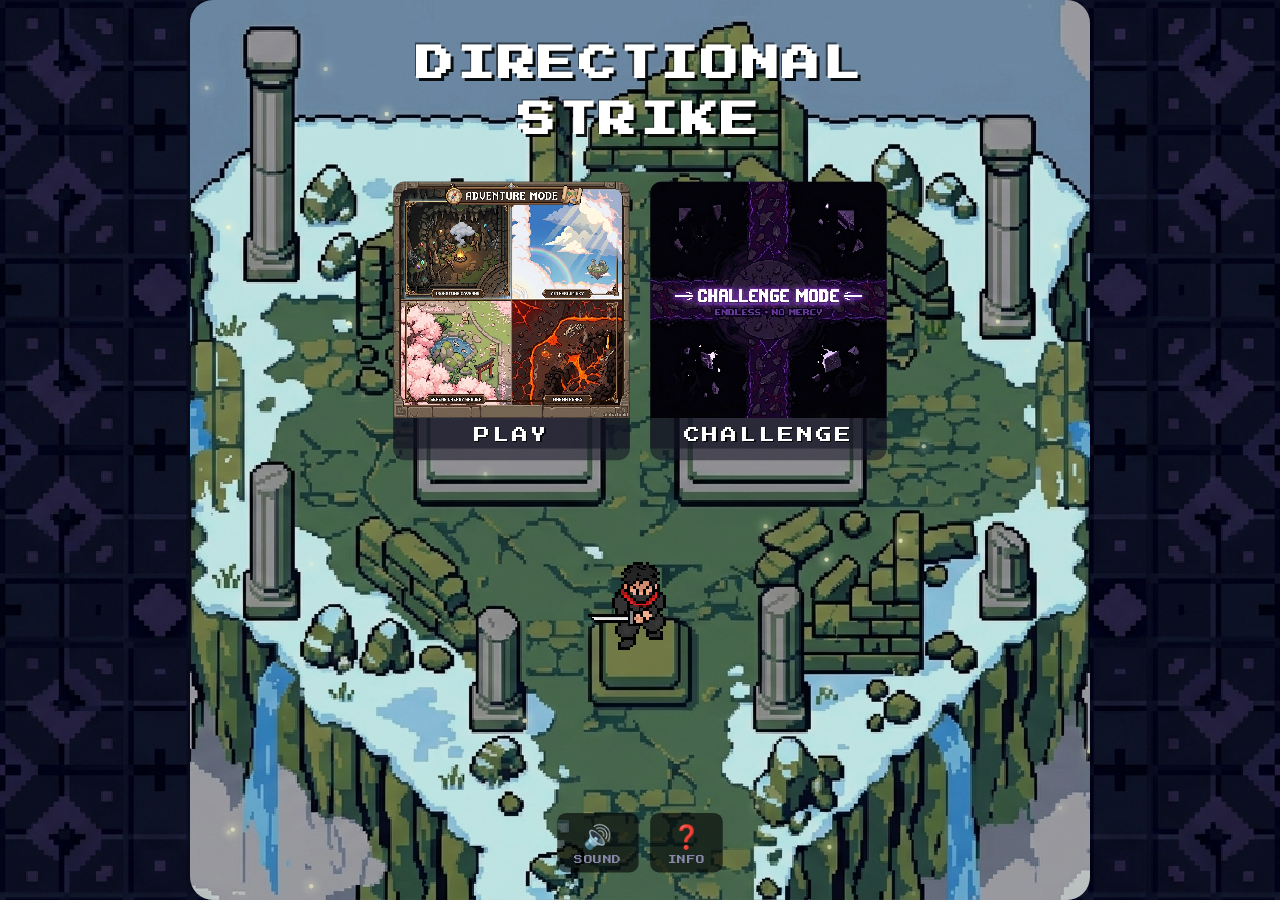
==== commit e98b4bbb: "commit" ====
--- a/index.html
+++ b/index.html
@@ -32,6 +32,7 @@
   <link rel="stylesheet" href="css/transition.css">
 <link rel="stylesheet" href="css/map-transition.css">
 <link rel="stylesheet" href="css/screens/info.css">
+<link rel="stylesheet" href="css/screens/menu-wind.css">
   
 <link rel="stylesheet" href="css/abilities/bullet-time.css">
 <link rel="stylesheet" href="css/abilities/explosion.css">
@@ -40,9 +41,14 @@
 <link rel="stylesheet" href="css/abilities/one-hit.css">
 <link rel="stylesheet" href="css/abilities/slash.css">
 
+<!-- ── ENEMIES EFFECTS ── -->
 <link rel="stylesheet" href="css/enemies/bullets.css">
-
-
+<link rel="stylesheet" href="css/enemies/bear.css">
+<link rel="stylesheet" href="css/enemies/thunder_hound.css">
+<link rel="stylesheet" href="css/enemies/wolf.css">
+<link rel="stylesheet" href="css/enemies/oni.css">
+<link rel="stylesheet" href="css/enemies/kitsune.css">
+<link rel="stylesheet" href="css/enemies/turtle.css">
 
   
   <link rel="stylesheet" href="css/tutorial.css">
--- a/css/screens/menu-wind.css
+++ b/css/screens/menu-wind.css
@@ -0,0 +1,161 @@
+/* ══════════════════════════════════════
+   MENU WIND — dust particles + clouds
+   ══════════════════════════════════════ */
+
+#menu-wind {
+  position: absolute;
+  inset: 0;
+  z-index: 1;
+  pointer-events: none;
+  overflow: hidden;
+  border-radius: 16px;
+}
+
+/* ── DUST PARTICLES ── */
+.wind-dust {
+  position: absolute;
+  width: 3px;
+  height: 3px;
+  background: rgba(210, 190, 160, 0.5);
+  border-radius: 50%;
+  image-rendering: pixelated;
+  will-change: transform, opacity;
+}
+
+.wd-1  { top: 12%; right: -4px; animation: dustDrift 4.0s linear 0.0s infinite, dustBob 1.8s ease-in-out 0.0s infinite alternate; }
+.wd-2  { top: 28%; right: -4px; animation: dustDrift 5.2s linear 0.8s infinite, dustBob 2.2s ease-in-out 0.3s infinite alternate; width: 2px; height: 2px; }
+.wd-3  { top: 45%; right: -4px; animation: dustDrift 4.5s linear 1.5s infinite, dustBob 1.6s ease-in-out 0.7s infinite alternate; }
+.wd-4  { top: 62%; right: -4px; animation: dustDrift 5.8s linear 0.3s infinite, dustBob 2.4s ease-in-out 1.0s infinite alternate; width: 4px; height: 4px; background: rgba(210, 190, 160, 0.35); }
+.wd-5  { top: 78%; right: -4px; animation: dustDrift 4.2s linear 2.0s infinite, dustBob 1.9s ease-in-out 0.5s infinite alternate; width: 2px; height: 2px; }
+.wd-6  { top: 20%; right: -4px; animation: dustDrift 6.0s linear 1.2s infinite, dustBob 2.6s ease-in-out 0.2s infinite alternate; width: 2px; height: 2px; background: rgba(180, 165, 140, 0.4); }
+.wd-7  { top: 52%; right: -4px; animation: dustDrift 4.8s linear 2.5s infinite, dustBob 2.0s ease-in-out 1.3s infinite alternate; }
+.wd-8  { top: 85%; right: -4px; animation: dustDrift 5.5s linear 0.6s infinite, dustBob 1.7s ease-in-out 0.8s infinite alternate; width: 4px; height: 4px; background: rgba(210, 190, 160, 0.3); }
+.wd-9  { top: 35%; right: -4px; animation: dustDrift 4.3s linear 3.0s infinite, dustBob 2.1s ease-in-out 0.4s infinite alternate; width: 2px; height: 2px; }
+.wd-10 { top: 70%; right: -4px; animation: dustDrift 5.0s linear 1.8s infinite, dustBob 2.3s ease-in-out 1.1s infinite alternate; }
+.wd-11 { top:  8%; right: -4px; animation: dustDrift 5.4s linear 2.2s infinite, dustBob 1.5s ease-in-out 0.6s infinite alternate; width: 2px; height: 2px; background: rgba(180, 165, 140, 0.45); }
+.wd-12 { top: 92%; right: -4px; animation: dustDrift 4.6s linear 0.9s infinite, dustBob 2.5s ease-in-out 0.9s infinite alternate; width: 3px; height: 3px; }
+
+@keyframes dustDrift {
+  0%   { transform: translateX(0); opacity: 0; }
+  5%   { opacity: 1; }
+  90%  { opacity: 1; }
+  100% { transform: translateX(-650px); opacity: 0; }
+}
+
+@keyframes dustBob {
+  0%   { margin-top: 0; }
+  100% { margin-top: -8px; }
+}
+
+/* ── CLOUDS ── */
+.wind-cloud {
+  position: absolute;
+  background: rgba(220, 215, 200, 0.12);
+  will-change: transform, opacity;
+  image-rendering: pixelated;
+}
+
+/* Cloud shape: stacked pixel-art boxes */
+.wind-cloud::before,
+.wind-cloud::after {
+  content: '';
+  position: absolute;
+  background: inherit;
+  image-rendering: pixelated;
+}
+
+/* ── Cloud 1 — large, high ── */
+.wc-1 {
+  width: 180px;
+  height: 24px;
+  top: 10%;
+  right: -200px;
+  border-radius: 4px;
+  animation: cloudDrift1 28s linear 0s infinite;
+}
+.wc-1::before {
+  width: 120px;
+  height: 20px;
+  top: -14px;
+  left: 30px;
+  border-radius: 4px;
+}
+.wc-1::after {
+  width: 60px;
+  height: 16px;
+  top: -24px;
+  left: 60px;
+  border-radius: 4px;
+}
+
+/* ── Cloud 2 — medium, middle ── */
+.wc-2 {
+  width: 140px;
+  height: 20px;
+  top: 40%;
+  right: -160px;
+  border-radius: 4px;
+  background: rgba(220, 215, 200, 0.09);
+  animation: cloudDrift2 34s linear 8s infinite;
+}
+.wc-2::before {
+  width: 90px;
+  height: 16px;
+  top: -12px;
+  left: 25px;
+  border-radius: 4px;
+}
+.wc-2::after {
+  width: 45px;
+  height: 12px;
+  top: -20px;
+  left: 48px;
+  border-radius: 4px;
+}
+
+/* ── Cloud 3 — large, low ── */
+.wc-3 {
+  width: 200px;
+  height: 22px;
+  top: 68%;
+  right: -220px;
+  border-radius: 4px;
+  background: rgba(220, 215, 200, 0.10);
+  animation: cloudDrift3 32s linear 16s infinite;
+}
+.wc-3::before {
+  width: 130px;
+  height: 18px;
+  top: -14px;
+  left: 35px;
+  border-radius: 4px;
+}
+.wc-3::after {
+  width: 70px;
+  height: 14px;
+  top: -22px;
+  left: 65px;
+  border-radius: 4px;
+}
+
+/* Cloud drift animations — slow and gentle */
+@keyframes cloudDrift1 {
+  0%   { transform: translateX(0); opacity: 0; }
+  3%   { opacity: 1; }
+  90%  { opacity: 1; }
+  100% { transform: translateX(-850px); opacity: 0; }
+}
+
+@keyframes cloudDrift2 {
+  0%   { transform: translateX(0); opacity: 0; }
+  3%   { opacity: 1; }
+  90%  { opacity: 1; }
+  100% { transform: translateX(-850px); opacity: 0; }
+}
+
+@keyframes cloudDrift3 {
+  0%   { transform: translateX(0); opacity: 0; }
+  3%   { opacity: 1; }
+  90%  { opacity: 1; }
+  100% { transform: translateX(-850px); opacity: 0; }
+}
--- a/css/abilities/slash.css
+++ b/css/abilities/slash.css
@@ -10,7 +10,7 @@
   inset: 0;
   pointer-events: none;
   z-index: 2;
-  box-shadow: inset 0 0 60px rgba(18, 105, 204, 0.25);
+  box-shadow: inset 0 0 60px rgba(10, 60, 160, 0.25);
 }
 
 /* ── SLASH PROJECTILE ── */
@@ -24,18 +24,18 @@
   pointer-events: none;
   z-index: 15;
   animation: slashAnim 0.25s steps(1) forwards;
-  filter: sepia(1) saturate(5) hue-rotate(200deg) brightness(0.7);
+  filter: brightness(0.5) sepia(1) saturate(8) hue-rotate(190deg);
 }
 
 /* ── CENTER FLASH ── */
 .slash-center-flash {
   position: absolute;
-  width: 28px;
-  height: 28px;
+  width: 32px;
+  height: 32px;
   transform: translate(-50%, -50%);
   background: radial-gradient(circle,
-    rgba(80, 160, 255, 0.7) 0%,
-    rgba(18, 60, 160, 0.3) 50%,
+    rgba(30, 100, 220, 0.8) 0%,
+    rgba(10, 40, 140, 0.4) 45%,
     transparent 70%);
   border-radius: 50%;
   pointer-events: none;
@@ -49,20 +49,22 @@
   pointer-events: none;
   z-index: 14;
   image-rendering: pixelated;
-  animation: slashParticleFade 300ms ease-out forwards;
+  animation: slashParticleFade 350ms ease-out forwards;
 }
 
 @keyframes slashParticleFade {
   0% {
-    opacity: 0.9;
-    background-color: rgba(81, 200, 252, 0.9);
+    opacity: 1;
+    background-color: rgba(40, 160, 255, 0.95);
+    box-shadow: 0 0 4px rgba(30, 120, 220, 0.6);
   }
-  40% {
-    opacity: 0.7;
-    background-color: rgba(40, 120, 220, 0.8);
+  35% {
+    opacity: 0.8;
+    background-color: rgba(20, 80, 200, 0.85);
   }
   100% {
     opacity: 0;
-    background-color: rgba(12, 40, 120, 0);
+    background-color: rgba(8, 30, 100, 0);
+    box-shadow: none;
   }
 }
--- a/css/enemies/bear.css
+++ b/css/enemies/bear.css
@@ -0,0 +1,69 @@
+/* ═══════════════════════════════════════
+   BEAR — charge + strike visual FX
+   ═══════════════════════════════════════ */
+
+/* --- Phase 1: charging (gentle tremor + slow red tint) --- */
+.bear-charging {
+  animation: bearTremor 0.12s steps(2) infinite;
+  filter: brightness(1.0) sepia(0.2) saturate(1.5) hue-rotate(-10deg);
+  transition: filter 0.6s ease-in;
+}
+
+/* --- Phase 2: critical (last ~500ms, intense shake + deep red) --- */
+.bear-charge-critical {
+  animation: bearTremorHard 0.06s steps(2) infinite;
+  filter: brightness(1.1) sepia(0.5) saturate(2.5) hue-rotate(-20deg);
+}
+
+/* --- Phase 3: strike moment (flash + scale burst) --- */
+.bear-strike {
+  animation: bearStrikeBurst 0.3s steps(4) forwards;
+  filter: brightness(1.8) sepia(0.6) saturate(3.0) hue-rotate(-30deg);
+}
+
+/* --- Strike particles --- */
+.bear-particle {
+  position: absolute;
+  width: 12px;
+  height: 12px;
+  background: #cc2200;
+  image-rendering: pixelated;
+  pointer-events: none;
+  z-index: 50;
+  animation: bearParticleFly 0.4s steps(6) forwards;
+}
+
+.bear-particle:nth-child(odd) {
+  width: 8px;
+  height: 8px;
+  background: #ff4422;
+}
+
+/* ---- Keyframes ---- */
+
+@keyframes bearTremor {
+  0%   { transform: translate(-50%, -50%) translate(-1px, 0); }
+  50%  { transform: translate(-50%, -50%) translate(1px, 0); }
+  100% { transform: translate(-50%, -50%) translate(-1px, 0); }
+}
+
+@keyframes bearTremorHard {
+  0%   { transform: translate(-50%, -50%) translate(-2px, -1px); }
+  25%  { transform: translate(-50%, -50%) translate(2px, 1px); }
+  50%  { transform: translate(-50%, -50%) translate(-2px, 1px); }
+  75%  { transform: translate(-50%, -50%) translate(2px, -1px); }
+  100% { transform: translate(-50%, -50%) translate(-2px, -1px); }
+}
+
+@keyframes bearStrikeBurst {
+  0%   { transform: translate(-50%, -50%) scale(1.0); }
+  30%  { transform: translate(-50%, -50%) scale(1.15); }
+  60%  { transform: translate(-50%, -50%) scale(1.05); }
+  100% { transform: translate(-50%, -50%) scale(1.0); }
+}
+
+@keyframes bearParticleFly {
+  0%   { opacity: 1; transform: translate(0, 0) scale(1); }
+  50%  { opacity: 0.8; }
+  100% { opacity: 0; transform: translate(var(--bpx), var(--bpy)) scale(0.3); }
+}
--- a/css/enemies/thunder_hound.css
+++ b/css/enemies/thunder_hound.css
@@ -0,0 +1,78 @@
+/* ═══════════════════════════════════════
+   THUNDER HOUND — teleport lightning FX
+   ═══════════════════════════════════════ */
+
+/* --- Brief flash on hound after teleport --- */
+.thound-flash {
+  filter: brightness(2.5) saturate(0.3);
+  animation: thoundFlicker 0.08s steps(2) 4 forwards;
+}
+
+/* --- Lightning burst (spawned at old + new pos) --- */
+.thound-bolt {
+  position: absolute;
+  width: 16px;
+  height: 16px;
+  background: #66ccff;
+  image-rendering: pixelated;
+  pointer-events: none;
+  z-index: 50;
+  opacity: 1;
+  animation: thoundBoltPop 0.35s steps(5) forwards;
+}
+
+.thound-bolt:nth-child(odd) {
+  width: 10px;
+  height: 10px;
+  background: #ffee44;
+}
+
+.thound-bolt:nth-child(3n) {
+  width: 8px;
+  height: 8px;
+  background: #ffffff;
+}
+
+/* --- Static zap cross at teleport origin/destination --- */
+.thound-zap {
+  position: absolute;
+  width: 4px;
+  height: 32px;
+  background: #aaeeff;
+  image-rendering: pixelated;
+  pointer-events: none;
+  z-index: 51;
+  opacity: 1;
+  animation: thoundZapFade 0.25s steps(4) forwards;
+}
+
+.thound-zap::after {
+  content: '';
+  position: absolute;
+  top: 50%;
+  left: 50%;
+  width: 32px;
+  height: 4px;
+  background: #aaeeff;
+  transform: translate(-50%, -50%);
+}
+
+/* ---- Keyframes ---- */
+
+@keyframes thoundFlicker {
+  0%   { filter: brightness(2.5) saturate(0.3); }
+  50%  { filter: brightness(1.0) saturate(1.0); }
+  100% { filter: brightness(1.0) saturate(1.0); }
+}
+
+@keyframes thoundBoltPop {
+  0%   { opacity: 1; transform: translate(0, 0) scale(1); }
+  40%  { opacity: 0.9; }
+  100% { opacity: 0; transform: translate(var(--tx), var(--ty)) scale(0.2); }
+}
+
+@keyframes thoundZapFade {
+  0%   { opacity: 1; transform: translate(-50%, -50%) scale(1); }
+  50%  { opacity: 0.6; transform: translate(-50%, -50%) scale(0.7); }
+  100% { opacity: 0; transform: translate(-50%, -50%) scale(0.3); }
+}
--- a/css/enemies/wolf.css
+++ b/css/enemies/wolf.css
@@ -0,0 +1,60 @@
+/* ═══════════════════════════════════════
+   WOLF — leap wind + lunge dash FX
+   ═══════════════════════════════════════ */
+
+/* --- Wind particles on leap back --- */
+.wolf-wind {
+  position: absolute;
+  width: 14px;
+  height: 6px;
+  background: #ccccaa;
+  image-rendering: pixelated;
+  pointer-events: none;
+  z-index: 50;
+  opacity: 0.9;
+  animation: wolfWindFly 0.4s steps(6) forwards;
+}
+
+.wolf-wind:nth-child(odd) {
+  width: 10px;
+  height: 4px;
+  background: #aaaaaa;
+}
+
+.wolf-wind:nth-child(3n) {
+  width: 8px;
+  height: 8px;
+  background: #ddddbb;
+}
+
+/* --- Dash lines on lunge --- */
+.wolf-dash {
+  position: absolute;
+  width: 18px;
+  height: 3px;
+  background: #bbbbbb;
+  image-rendering: pixelated;
+  pointer-events: none;
+  z-index: 49;
+  opacity: 0.8;
+  animation: wolfDashFade 0.35s steps(5) forwards;
+}
+
+.wolf-dash:nth-child(odd) {
+  width: 12px;
+  height: 3px;
+  background: #999999;
+}
+
+/* ---- Keyframes ---- */
+
+@keyframes wolfWindFly {
+  0%   { opacity: 0.9; transform: translate(0, 0) scale(1); }
+  50%  { opacity: 0.5; }
+  100% { opacity: 0; transform: translate(var(--wx), var(--wy)) scale(0.3); }
+}
+
+@keyframes wolfDashFade {
+  0%   { opacity: 0.8; transform: translate(0, 0) scaleX(1); }
+  100% { opacity: 0; transform: translate(var(--dx), var(--dy)) scaleX(0.2); }
+}
--- a/css/enemies/oni.css
+++ b/css/enemies/oni.css
@@ -0,0 +1,62 @@
+/* ═══════════════════════════════════════
+   ONI — impact burst + rage tint FX
+   ═══════════════════════════════════════ */
+
+/* --- Rage tint — intensifies each hit --- */
+.oni-rage-1 {
+  filter: brightness(1.1) sepia(0.2) saturate(1.8) hue-rotate(-10deg);
+}
+
+.oni-rage-2 {
+  filter: brightness(1.2) sepia(0.4) saturate(2.4) hue-rotate(-15deg);
+}
+
+.oni-rage-3 {
+  filter: brightness(1.4) sepia(0.6) saturate(3.0) hue-rotate(-20deg);
+  animation: oniRagePulse 0.3s steps(2) infinite;
+}
+
+/* --- Impact burst particles --- */
+.oni-impact {
+  position: absolute;
+  width: 14px;
+  height: 14px;
+  background: #cc2222;
+  image-rendering: pixelated;
+  pointer-events: none;
+  z-index: 50;
+  opacity: 1;
+  animation: oniImpactFly 0.4s steps(6) forwards;
+}
+
+.oni-impact:nth-child(odd) {
+  width: 10px;
+  height: 10px;
+  background: #ff4444;
+}
+
+.oni-impact:nth-child(3n) {
+  width: 8px;
+  height: 8px;
+  background: #440000;
+}
+
+/* --- Flash on hit --- */
+.oni-hit-flash {
+  filter: brightness(2.5) saturate(0.5) !important;
+  animation: none !important;
+}
+
+/* ---- Keyframes ---- */
+
+@keyframes oniImpactFly {
+  0%   { opacity: 1; transform: translate(0, 0) scale(1); }
+  50%  { opacity: 0.7; }
+  100% { opacity: 0; transform: translate(var(--ix), var(--iy)) scale(0.2); }
+}
+
+@keyframes oniRagePulse {
+  0%   { filter: brightness(1.4) sepia(0.6) saturate(3.0) hue-rotate(-20deg); }
+  50%  { filter: brightness(1.6) sepia(0.7) saturate(3.5) hue-rotate(-25deg); }
+  100% { filter: brightness(1.4) sepia(0.6) saturate(3.0) hue-rotate(-20deg); }
+}
--- a/css/enemies/kitsune.css
+++ b/css/enemies/kitsune.css
@@ -0,0 +1,48 @@
+/* ═══════════════════════════════════════
+   KITSUNE — lunge dash trail FX
+   ═══════════════════════════════════════ */
+
+/* --- Speed blur on kitsune during lunge --- */
+.kitsune-lunge {
+  filter: brightness(1.2) contrast(1.1);
+  animation: kitsuneDash 0.12s steps(2) infinite;
+}
+
+/* --- Dash trail particles --- */
+.kitsune-trail {
+  position: absolute;
+  width: 12px;
+  height: 5px;
+  background: #ffaa33;
+  image-rendering: pixelated;
+  pointer-events: none;
+  z-index: 49;
+  opacity: 0.8;
+  animation: kitsuneTrailFade 0.35s steps(5) forwards;
+}
+
+.kitsune-trail:nth-child(odd) {
+  width: 8px;
+  height: 4px;
+  background: #ff7711;
+}
+
+.kitsune-trail:nth-child(3n) {
+  width: 10px;
+  height: 8px;
+  background: #ffffff;
+  opacity: 0.5;
+}
+
+/* ---- Keyframes ---- */
+
+@keyframes kitsuneDash {
+  0%   { transform: translate(-50%, -50%) translate(-1px, 0); }
+  50%  { transform: translate(-50%, -50%) translate(1px, 0); }
+  100% { transform: translate(-50%, -50%) translate(-1px, 0); }
+}
+
+@keyframes kitsuneTrailFade {
+  0%   { opacity: 0.8; transform: translate(0, 0) scaleX(1); }
+  100% { opacity: 0; transform: translate(var(--kx), var(--ky)) scaleX(0.2); }
+}
--- a/css/enemies/turtle.css
+++ b/css/enemies/turtle.css
@@ -0,0 +1,70 @@
+/* ═══════════════════════════════════════
+   TURTLE — shell crack + exposed FX
+   ═══════════════════════════════════════ */
+
+/* --- Shell crack flash on first hit --- */
+.turtle-crack {
+  filter: brightness(2.0) saturate(0.4);
+  animation: turtleCrackShake 0.3s steps(4) forwards;
+}
+
+/* --- Exposed wobble (vulnerable, slow) --- */
+.turtle-exposed {
+  animation: turtleWobble 0.5s steps(4) ease-out forwards;
+}
+
+/* --- Shell fragment particles --- */
+.turtle-shell-piece {
+  position: absolute;
+  width: 12px;
+  height: 12px;
+  background: #448844;
+  image-rendering: pixelated;
+  pointer-events: none;
+  z-index: 50;
+  opacity: 1;
+  animation: turtleShellFly 0.5s steps(6) forwards;
+}
+
+.turtle-shell-piece:nth-child(odd) {
+  width: 10px;
+  height: 10px;
+  background: #669944;
+}
+
+.turtle-shell-piece:nth-child(3n) {
+  width: 8px;
+  height: 8px;
+  background: #336633;
+}
+
+.turtle-shell-piece:nth-child(4n) {
+  width: 14px;
+  height: 6px;
+  background: #88aa66;
+}
+
+/* ---- Keyframes ---- */
+
+@keyframes turtleCrackShake {
+  0%   { transform: translate(-50%, -50%) translate(0, 0); filter: brightness(2.0) saturate(0.4); }
+  25%  { transform: translate(-50%, -50%) translate(-3px, 2px); }
+  50%  { transform: translate(-50%, -50%) translate(3px, -2px); filter: brightness(1.5) saturate(0.7); }
+  75%  { transform: translate(-50%, -50%) translate(-2px, -1px); }
+  100% { transform: translate(-50%, -50%) translate(0, 0); filter: brightness(1.0) saturate(1.0); }
+}
+
+@keyframes turtleWobble {
+  0%   { transform: translate(-50%, -50%) rotate(0deg); }
+  20%  { transform: translate(-50%, -50%) rotate(8deg); }
+  40%  { transform: translate(-50%, -50%) rotate(-6deg); }
+  60%  { transform: translate(-50%, -50%) rotate(4deg); }
+  80%  { transform: translate(-50%, -50%) rotate(-2deg); }
+  100% { transform: translate(-50%, -50%) rotate(0deg); }
+}
+
+@keyframes turtleShellFly {
+  0%   { opacity: 1; transform: translate(0, 0) rotate(0deg) scale(1); }
+  50%  { opacity: 0.7; }
+  100% { opacity: 0; transform: translate(var(--sx), var(--sy)) rotate(var(--sr)) scale(0.3); }
+}
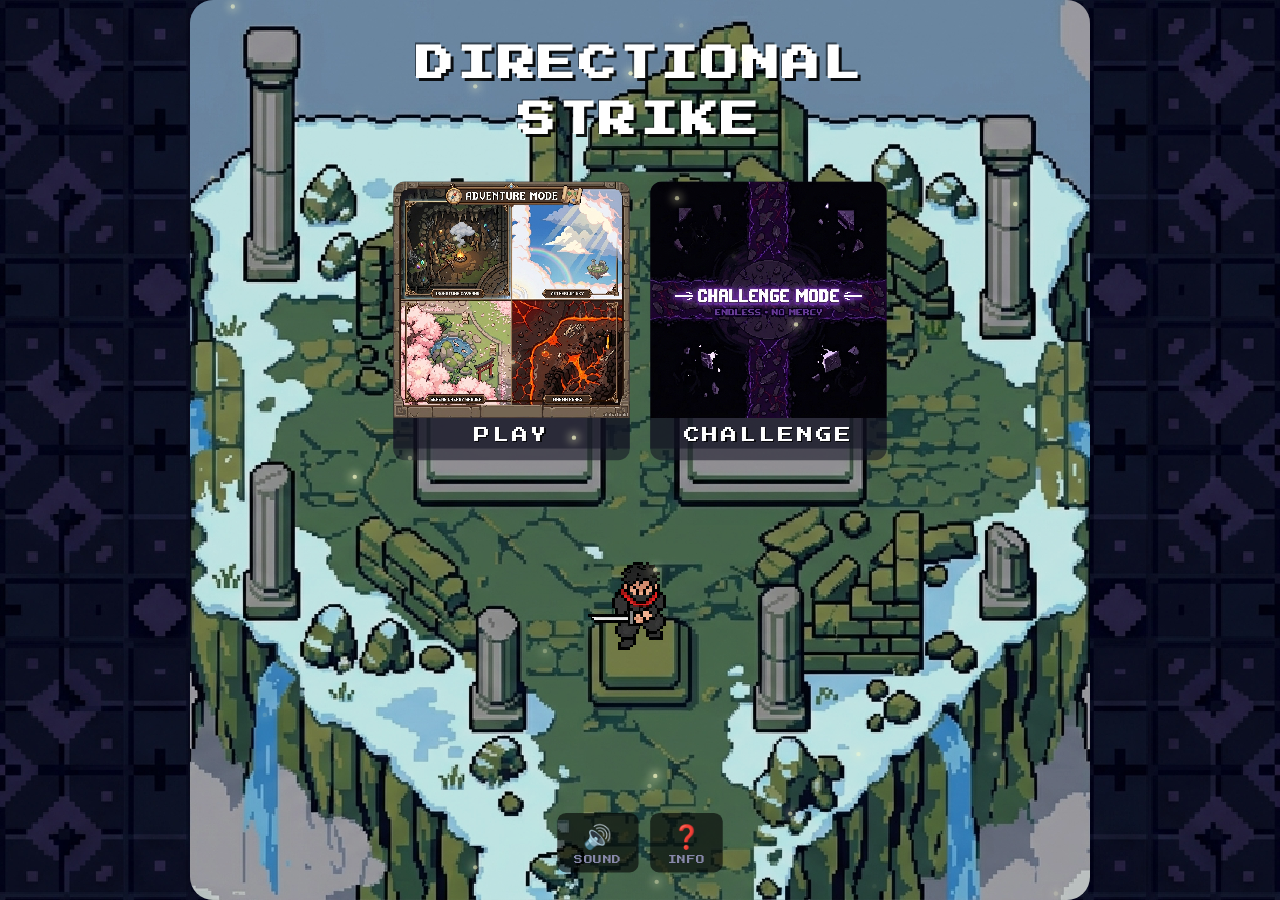
==== commit 52c3bfba: "commit" ====
--- a/index.html
+++ b/index.html
@@ -49,6 +49,7 @@
 <link rel="stylesheet" href="css/enemies/oni.css">
 <link rel="stylesheet" href="css/enemies/kitsune.css">
 <link rel="stylesheet" href="css/enemies/turtle.css">
+<link rel="stylesheet" href="css/enemies/eagle.css">
 
   
   <link rel="stylesheet" href="css/tutorial.css">
--- a/css/hud.css
+++ b/css/hud.css
@@ -1,9 +1,42 @@
-#hud{position:absolute;top:0;left:0;right:0;padding:6px 8px 0;z-index:35;pointer-events:none;}
-#hud-top{display:flex;justify-content:space-between;align-items:center;margin-bottom:4px;}
-#score-display{font-size:12px;color:#fff;text-shadow:0 0 6px rgba(255,255,255,0.3);}
-#combo-display{font-size:9px;color:#378ADD;min-width:60px;text-align:center;opacity:0;transition:opacity 0.15s;text-shadow:0 0 6px rgba(55,138,221,0.4);}
-#level-display{font-size:8px;color:#aaa;}
-#combo-timer-wrap{width:100%;height:3px;background:rgba(0,0,0,0.4);margin-bottom:2px;overflow:hidden;opacity:0;transition:opacity 0.2s;border-radius:2px;}
-#combo-timer-bar{height:100%;background:#378ADD;width:100%;transition:width 0.05s linear;}
-#progress-wrap{width:100%;height:3px;background:rgba(0,0,0,0.4);overflow:hidden;border-radius:2px;}
-#progress-bar{height:100%;background:#666;transition:width 0.3s;width:0%;}+/* ══════════════════════════════════════
+   HUD — top bar layout
+   Score left, wave+pause right, timer center
+   ══════════════════════════════════════ */
+
+#hud {
+  position: absolute;
+  top: 0; left: 0; right: 0;
+  padding: 6px 8px 0;
+  z-index: 35;
+  pointer-events: none;
+}
+
+#hud-top {
+  display: flex;
+  justify-content: space-between;
+  align-items: center;
+  margin-bottom: 4px;
+}
+
+#score-display {
+  font-size: 12px;
+  color: #fff;
+  text-shadow: 0 0 6px rgba(255,255,255,0.3);
+}
+
+/* ── RIGHT GROUP: wave + pause ── */
+#hud-right {
+  display: flex;
+  align-items: center;
+  gap: 6px;
+  pointer-events: auto;
+}
+
+#level-display {
+  font-size: 8px;
+  color: #aaa;
+}
+
+/* ── COMBO TIMER ── */
+
+/* ── PROGRESS BAR ── */
--- a/css/screens/menu.css
+++ b/css/screens/menu.css
@@ -272,4 +272,63 @@
 
 .menu-sm-btn.muted:hover {
   opacity: 0.5;
+}
+/* ══════════════════════════════════════
+   VOLUME SLIDER — MENU
+   ══════════════════════════════════════ */
+
+.menu-sound-wrap {
+  position: relative;
+}
+
+.volume-popup {
+  position: absolute;
+  bottom: calc(100% + 8px);
+  left: 50%;
+  transform: translateX(-50%);
+  background: rgba(0, 0, 0, 0.85);
+  border: 1px solid rgba(255,255,255,0.15);
+  border-radius: 6px;
+  padding: 10px 14px;
+  opacity: 1;
+  transition: opacity 0.2s;
+}
+
+.volume-popup.hidden {
+  opacity: 0;
+  pointer-events: none;
+}
+
+/* ── SHARED SLIDER STYLE ── */
+.volume-slider {
+  -webkit-appearance: none;
+  appearance: none;
+  width: 120px;
+  height: 6px;
+  background: rgba(255,255,255,0.15);
+  border-radius: 3px;
+  outline: none;
+  cursor: pointer;
+  display: block;
+}
+
+.volume-slider::-webkit-slider-thumb {
+  -webkit-appearance: none;
+  appearance: none;
+  width: 16px;
+  height: 16px;
+  background: var(--c-accent, #51eefc);
+  border: 2px solid rgba(0,0,0,0.5);
+  border-radius: 50%;
+  cursor: pointer;
+  image-rendering: pixelated;
+}
+
+.volume-slider::-moz-range-thumb {
+  width: 16px;
+  height: 16px;
+  background: var(--c-accent, #51eefc);
+  border: 2px solid rgba(0,0,0,0.5);
+  border-radius: 50%;
+  cursor: pointer;
 }
--- a/css/screens/pause.css
+++ b/css/screens/pause.css
@@ -5,15 +5,12 @@
 
 /* ── PAUSE BUTTON (inside arena) ── */
 #btn-pause {
-  position: absolute;
-  top: 8px;
-  right: 8px;
   z-index: 60;
-  width: 40px;
-  height: 40px;
+  width: 32px;
+  height: 32px;
   background: rgba(17, 17, 34, 0.5);
   border: 1px solid rgba(255,255,255,0.1);
-  border-radius: 8px;
+  border-radius: 6px;
   color: var(--c-text-dim);
   cursor: pointer;
   display: flex;
@@ -22,6 +19,7 @@
   transition: background 0.15s, color 0.15s;
   padding: 0;
   line-height: 0;
+  flex-shrink: 0;
 }
 
 #btn-pause:hover {
@@ -125,42 +123,25 @@
   color: var(--c-bg);
 }
 
-/* ── SMALL BUTTONS ROW (SFX / MUSIC) ── */
-.pause-sm-row {
+/* ── VOLUME SLIDER ROW ── */
+.pause-volume-row {
   display: flex;
-  gap: 10px;
+  align-items: center;
+  gap: 8px;
   margin-top: 4px;
-}
-
-.pause-sm-btn {
-  display: flex;
-  flex-direction: column;
-  align-items: center;
-  gap: 4px;
-  padding: 8px 14px;
+  padding: 8px 12px;
   background: rgba(0, 0, 0, 0.4);
   border: 1px solid rgba(255,255,255,0.08);
   border-radius: 8px;
-  cursor: pointer;
-  transition: background 0.15s;
 }
 
-.pause-sm-btn:hover {
-  background: rgba(0, 0, 0, 0.6);
+.pause-vol-icon {
+  font-size: 14px;
+  line-height: 1;
+  flex-shrink: 0;
 }
 
-.pause-sm-btn.muted {
-  opacity: 0.45;
-}
-
-.pause-btn-icon {
-  font-size: 16px;
-  line-height: 1;
-}
-
-.pause-btn-label {
-  font-family: 'Press Start 2P', monospace;
-  font-size: 6px;
-  color: var(--c-text-dim);
-  letter-spacing: 1px;
+.pause-volume-row .volume-slider {
+  flex: 1;
+  width: auto;
 }
--- a/css/screens/challenge.css
+++ b/css/screens/challenge.css
@@ -18,6 +18,103 @@
   background: var(--c-bg);
   border-radius: 16px;
   overflow: hidden;
+}
+
+/* ── FLOATING PARTICLES ── */
+#challenge-particles {
+  position: absolute;
+  inset: 0;
+  z-index: 2;
+  pointer-events: none;
+  overflow: hidden;
+}
+
+.ch-particle {
+  position: absolute;
+  bottom: -10px;
+  left: var(--x);
+  width: var(--s);
+  height: var(--s);
+  background: #b060ff;
+  opacity: var(--o);
+  image-rendering: pixelated;
+  animation: chFloat var(--d) linear infinite;
+  animation-delay: var(--delay);
+}
+
+.ch-particle:nth-child(odd) {
+  background: #ff4060;
+}
+
+.ch-particle:nth-child(3n) {
+  background: #8040c0;
+}
+
+@keyframes chFloat {
+  0% {
+    transform: translateY(0) translateX(0);
+    opacity: 0;
+  }
+  10% {
+    opacity: var(--o);
+  }
+  85% {
+    opacity: var(--o);
+  }
+  100% {
+    transform: translateY(-110vh) translateX(20px);
+    opacity: 0;
+  }
+}
+
+/* ── ENERGY PULSE (center glow) ── */
+#challenge-energy {
+  position: absolute;
+  top: 30%;
+  left: 50%;
+  transform: translateX(-50%);
+  width: 70%;
+  height: 40%;
+  z-index: 1;
+  pointer-events: none;
+  border-radius: 50%;
+  background: radial-gradient(
+    ellipse at center,
+    rgba(140, 40, 200, 0.25) 0%,
+    rgba(180, 30, 60, 0.12) 40%,
+    transparent 70%
+  );
+  animation: chEnergy 3s ease-in-out infinite;
+}
+
+@keyframes chEnergy {
+  0%, 100% {
+    opacity: 0.6;
+    transform: translateX(-50%) scale(1);
+  }
+  50% {
+    opacity: 1;
+    transform: translateX(-50%) scale(1.08);
+  }
+}
+
+/* ── BREATHING VIGNETTE ── */
+#challenge-vignette {
+  position: absolute;
+  inset: 0;
+  z-index: 3;
+  pointer-events: none;
+  border-radius: 16px;
+  animation: chVignette 5s ease-in-out infinite;
+}
+
+@keyframes chVignette {
+  0%, 100% {
+    box-shadow: inset 0 0 80px 30px rgba(0, 0, 0, 0.7);
+  }
+  50% {
+    box-shadow: inset 0 0 60px 20px rgba(0, 0, 0, 0.45);
+  }
 }
 
 /* ── TITLE ── */
--- a/css/enemies/eagle.css
+++ b/css/enemies/eagle.css
@@ -0,0 +1,35 @@
+/* ═══════════════════════════════════════
+   EAGLE — vanish wind FX on hit
+   ═══════════════════════════════════════ */
+
+.eagle-wind {
+  position: absolute;
+  width: 18px;
+  height: 8px;
+  background: #dddddd;
+  image-rendering: pixelated;
+  pointer-events: none;
+  z-index: 50;
+  opacity: 1;
+  animation: eagleWindFly 0.55s steps(6) forwards;
+}
+
+.eagle-wind:nth-child(odd) {
+  width: 14px;
+  height: 6px;
+  background: #bbbbbb;
+}
+
+.eagle-wind:nth-child(3n) {
+  width: 12px;
+  height: 12px;
+  background: #ccccbb;
+}
+
+/* ---- Keyframes ---- */
+
+@keyframes eagleWindFly {
+  0%   { opacity: 1; transform: translate(0, 0) scale(1.2); }
+  40%  { opacity: 0.7; }
+  100% { opacity: 0; transform: translate(var(--wx), var(--wy)) scale(0.4); }
+}
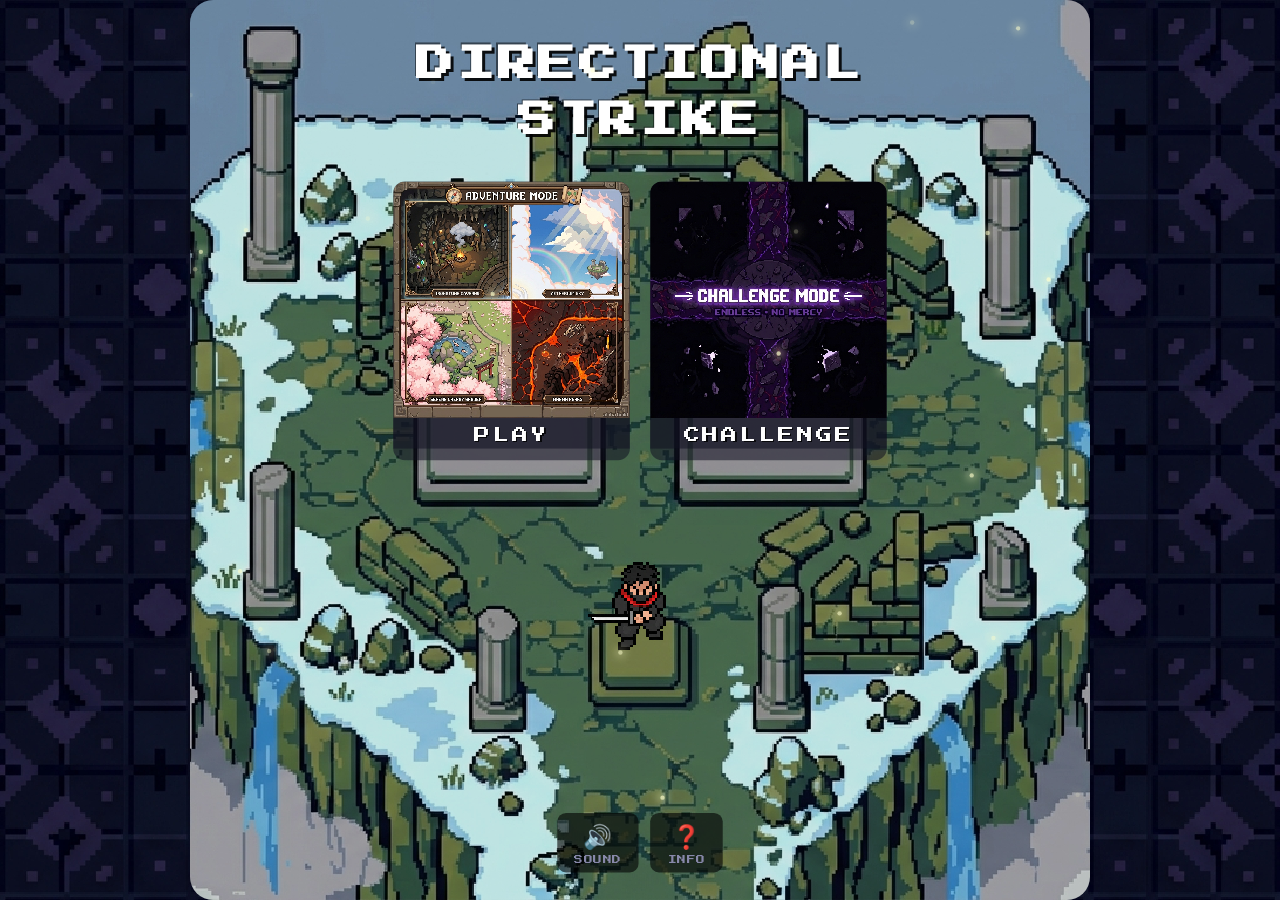
==== commit 22e762ba: "commit" ====
--- a/index.html
+++ b/index.html
@@ -53,6 +53,9 @@
 
   
   <link rel="stylesheet" href="css/tutorial.css">
+
+  <!-- ── CRAZYGAMES SDK ── -->
+  <script src="https://sdk.crazygames.com/crazygames-sdk-v3.js"></script>
 </head>
 <body>
   <div id="G"></div>
--- a/css/screens/game-over.css
+++ b/css/screens/game-over.css
@@ -91,7 +91,7 @@
   opacity: 0.6;
 }
 
-/* ── AD SLOT (future rewarded ad) ── */
+/* ── AD SLOT ── */
 #over-ad-slot {
   width: 100%;
   min-height: 0;
@@ -113,7 +113,7 @@
   font-size: 9px;
   letter-spacing: 1px;
   border-radius: 6px;
-  border: none;
+  border: 1px solid rgba(255, 255, 255, 0.15);
   background: rgba(0, 0, 0, 0.5);
   color: var(--c-text-dim);
   cursor: pointer;
@@ -124,6 +124,7 @@
 .over-btn:hover {
   background: rgba(0, 0, 0, 0.7);
   color: var(--c-text);
+  border-color: rgba(255, 255, 255, 0.25);
 }
 
 .over-btn:active {
@@ -141,27 +142,31 @@
   color: var(--c-dark);
   border-color: var(--c-accent);
 }
-/* ── AD CONTINUE BUTTON ── */
+
+/* ── AD CONTINUE BUTTON ──
+   Same visual weight as other buttons.
+   Only the ▶ icon hints at video ad.
+   CrazyGames requirement: ad button and
+   skip button must be same size/style. ── */
 .over-btn-ad {
   width: 100%;
-  padding: 14px 16px;
+  padding: 12px 16px;
   font-family: 'Press Start 2P', monospace;
-  font-size: 8px;
+  font-size: 9px;
   letter-spacing: 1px;
   border-radius: 6px;
-  border: 1px solid rgba(76, 175, 80, 0.4);
-  background: rgba(76, 175, 80, 0.15);
-  color: #66bb6a;
+  border: 1px solid rgba(255, 255, 255, 0.15);
+  background: rgba(0, 0, 0, 0.5);
+  color: var(--c-text-dim);
   cursor: pointer;
-  transition: background 0.15s, color 0.15s, transform 0.1s;
+  transition: background 0.15s, color 0.15s;
   -webkit-tap-highlight-color: transparent;
-  animation: adBtnPulse 2s ease-in-out infinite;
 }
 
 .over-btn-ad:hover {
-  background: rgba(76, 175, 80, 0.3);
-  color: #81c784;
-  border-color: rgba(76, 175, 80, 0.6);
+  background: rgba(0, 0, 0, 0.7);
+  color: var(--c-text);
+  border-color: rgba(255, 255, 255, 0.25);
 }
 
 .over-btn-ad:active {
@@ -169,11 +174,6 @@
 }
 
 .over-btn-ad:disabled {
-  animation: none;
+  opacity: 0.4;
   cursor: default;
-}
-
-@keyframes adBtnPulse {
-  0%, 100% { box-shadow: 0 0 0 0 rgba(76, 175, 80, 0); }
-  50%      { box-shadow: 0 0 12px 2px rgba(76, 175, 80, 0.25); }
 }
--- a/css/screens/slot-machine.css
+++ b/css/screens/slot-machine.css
@@ -238,26 +238,30 @@
   60%      { transform: translateX(3px); }
   75%      { transform: translateX(-2px); }
 }
-/* ── CLOSE BUTTON ── */
+/* ── CLOSE BUTTON — must be clearly visible
+   per CrazyGames requirement: skip/close
+   must have same visual weight as ad button ── */
 .slot-close-btn {
   position: absolute;
-  top: 8px;
-  right: 8px;
-  background: none;
-  border: 1px solid rgba(255,255,255,0.25);
-  color: #888;
-  font-size: 16px;
-  width: 28px;
-  height: 28px;
+  top: 10px;
+  right: 10px;
+  background: rgba(0, 0, 0, 0.5);
+  border: 1px solid rgba(255, 255, 255, 0.3);
+  color: #ccc;
+  font-size: 18px;
+  width: 36px;
+  height: 36px;
   cursor: pointer;
   z-index: 10;
-  border-radius: 4px;
+  border-radius: 6px;
   font-family: 'Press Start 2P', monospace;
-  line-height: 28px;
+  line-height: 36px;
   padding: 0;
+  transition: background 0.15s, color 0.15s;
 }
 .slot-close-btn:hover {
   color: #fff;
-  border-color: rgba(255,255,255,0.5);
+  background: rgba(0, 0, 0, 0.7);
+  border-color: rgba(255, 255, 255, 0.5);
 }
 .slot-close-btn.hidden { display: none; }
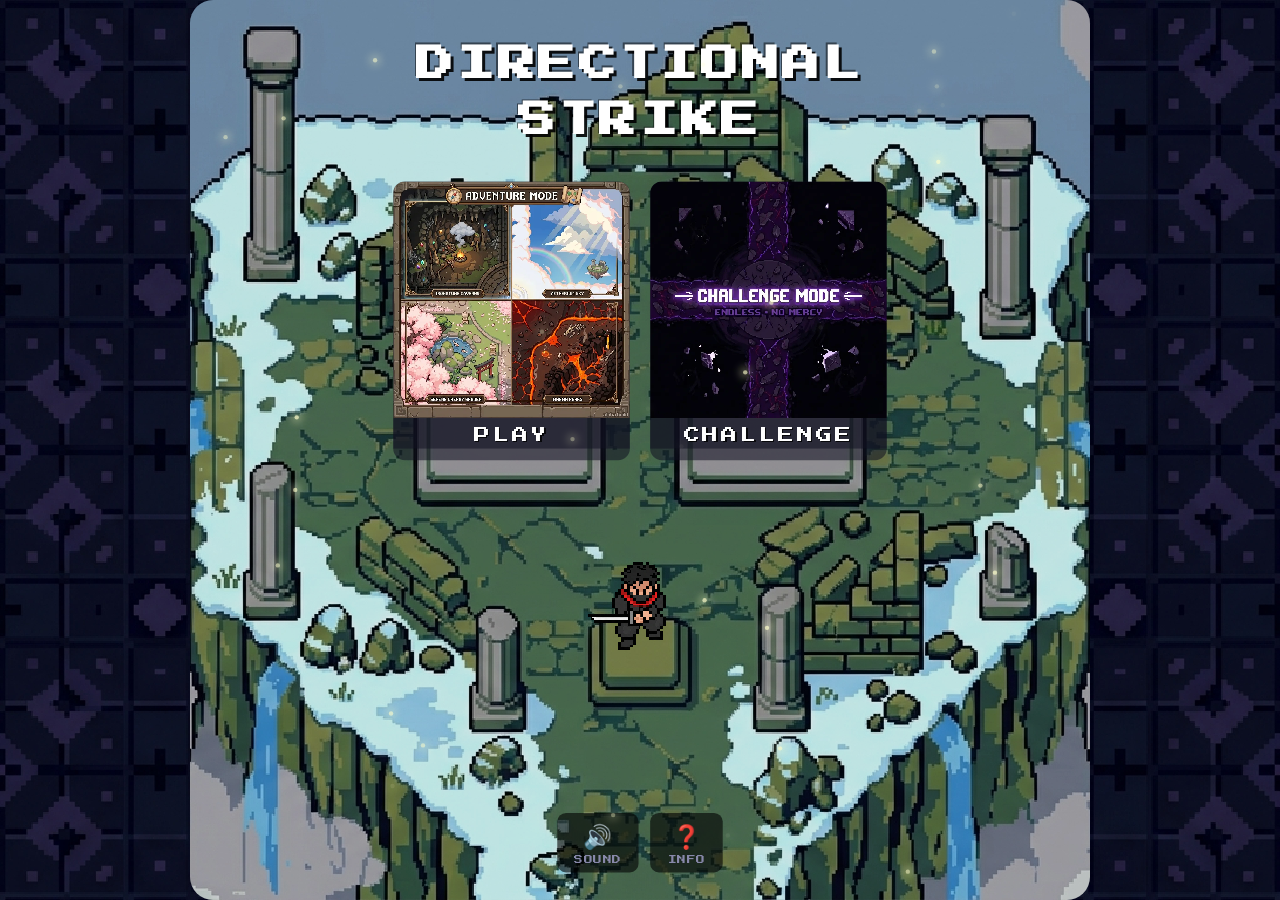
==== commit 2e4f2181: "sistemato i problemi di errori e crush aggiunto un sistema errorhandelr per registrare errori" ====
--- a/index.html
+++ b/index.html
@@ -7,7 +7,8 @@
 <!-- ── FONT ── -->
   <link rel="preconnect" href="https://fonts.googleapis.com">
   <link rel="preconnect" href="https://fonts.gstatic.com" crossorigin>
-  <link href="https://fonts.googleapis.com/css2?family=Press+Start+2P&display=swap" rel="stylesheet">
+  <link href="https://fonts.googleapis.com/css2?family=Press+Start+2P&display=swap" rel="stylesheet" media="print" onload="this.media='all'">
+  <noscript><link href="https://fonts.googleapis.com/css2?family=Press+Start+2P&display=swap" rel="stylesheet"></noscript>
   
   <!-- ── BASE ── -->
   <link rel="stylesheet" href="css/base.css">
@@ -55,9 +56,10 @@
   <link rel="stylesheet" href="css/tutorial.css">
 
   <!-- ── CRAZYGAMES SDK ── -->
-  <script src="https://sdk.crazygames.com/crazygames-sdk-v3.js"></script>
+ <script src="https://sdk.crazygames.com/crazygames-sdk-v3.js" onerror="console.warn('[SDK] CrazyGames SDK failed to load — continuing without SDK')"></script>
 </head>
 <body>
+  <script src="js/errorHandler.js"></script>
   <div id="G"></div>
   <script src="js/ui/htmlLoader.js"></script>
 </body>
--- a/css/arena.css
+++ b/css/arena.css
@@ -1,7 +1,7 @@
 #arena{
   width:100%;aspect-ratio:1;max-width:620px;
   position:relative;
-  background-image:url('../assets/maps/map01_forest/background_01.png');
+  background-image:url('../assets/maps/map01_forest/background_01.webp');
   background-size:cover;background-position:center;
   background-blend-mode:multiply;background-color:rgba(0,0,0,0.45);
   image-rendering:pixelated;
@@ -122,8 +122,9 @@
 #special-ring.active{transform:translate(-50%,-50%) scale(1);opacity:0;}
 #attack-range{
   position:absolute;top:50%;left:50%;border-radius:50%;
-  border:3px solid rgba(226,75,74,0.7);background:rgba(226,75,74,0.08);
+  border:none;background:none;
   transform:translate(-50%,-50%);pointer-events:none;z-index:4;
+  overflow:visible;
 }
 #flash{position:absolute;inset:0;border-radius:12px;background:rgba(226,75,74,0.22);opacity:0;pointer-events:none;z-index:20;}
 #level-up-pop{position:absolute;top:22%;left:50%;transform:translateX(-50%);font-size:18px;color:#FFD700;opacity:0;pointer-events:none;z-index:25;white-space:nowrap;transition:opacity 0.15s;text-shadow:0 0 12px rgba(255,215,0,0.6),3px 3px 0 #000;}
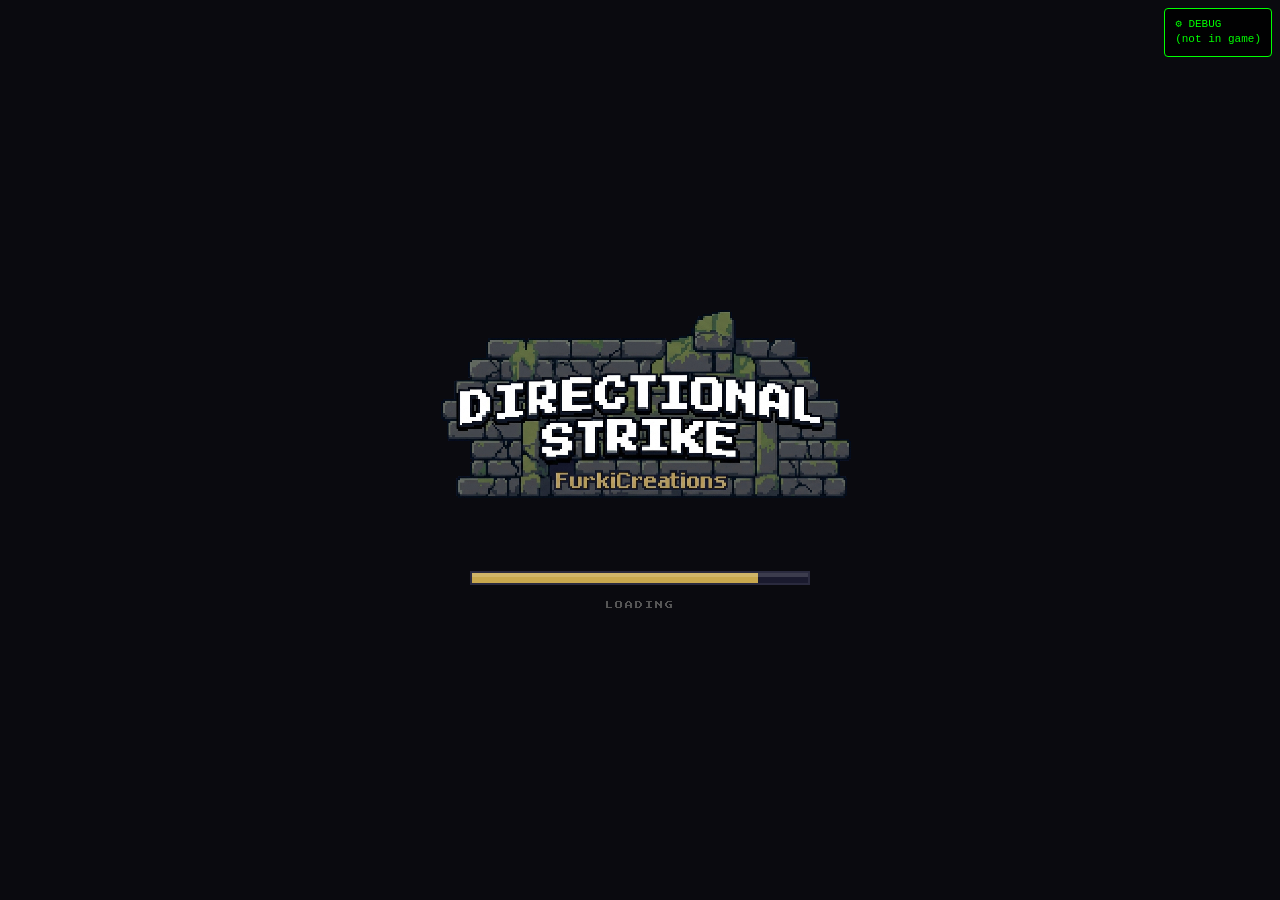
==== commit 9edf22f2: "aggiunto un loading screen aspetta che tutto carica e poi puoi giocare il gioco" ====
--- a/index.html
+++ b/index.html
@@ -4,12 +4,16 @@
   <meta charset="UTF-8">
   <meta name="viewport" content="width=device-width, initial-scale=1.0">
   <title>Directional Strike</title>
-<!-- ── FONT ── -->
+
+  <!-- ── FONT ── -->
   <link rel="preconnect" href="https://fonts.googleapis.com">
   <link rel="preconnect" href="https://fonts.gstatic.com" crossorigin>
   <link href="https://fonts.googleapis.com/css2?family=Press+Start+2P&display=swap" rel="stylesheet" media="print" onload="this.media='all'">
   <noscript><link href="https://fonts.googleapis.com/css2?family=Press+Start+2P&display=swap" rel="stylesheet"></noscript>
-  
+
+  <!-- ── LOADING (must be first) ── -->
+  <link rel="stylesheet" href="css/loading.css">
+
   <!-- ── BASE ── -->
   <link rel="stylesheet" href="css/base.css">
   <link rel="stylesheet" href="css/effects.css">
@@ -31,37 +35,47 @@
   <link rel="stylesheet" href="css/screens/slot-machine.css">
   <link rel="stylesheet" href="css/screens/challenge.css">
   <link rel="stylesheet" href="css/transition.css">
-<link rel="stylesheet" href="css/map-transition.css">
-<link rel="stylesheet" href="css/screens/info.css">
-<link rel="stylesheet" href="css/screens/menu-wind.css">
-  
-<link rel="stylesheet" href="css/abilities/bullet-time.css">
-<link rel="stylesheet" href="css/abilities/explosion.css">
-<link rel="stylesheet" href="css/abilities/shield.css">
-<link rel="stylesheet" href="css/abilities/range-boost.css">
-<link rel="stylesheet" href="css/abilities/one-hit.css">
-<link rel="stylesheet" href="css/abilities/slash.css">
+  <link rel="stylesheet" href="css/map-transition.css">
+  <link rel="stylesheet" href="css/screens/info.css">
+  <link rel="stylesheet" href="css/screens/menu-wind.css">
 
-<!-- ── ENEMIES EFFECTS ── -->
-<link rel="stylesheet" href="css/enemies/bullets.css">
-<link rel="stylesheet" href="css/enemies/bear.css">
-<link rel="stylesheet" href="css/enemies/thunder_hound.css">
-<link rel="stylesheet" href="css/enemies/wolf.css">
-<link rel="stylesheet" href="css/enemies/oni.css">
-<link rel="stylesheet" href="css/enemies/kitsune.css">
-<link rel="stylesheet" href="css/enemies/turtle.css">
-<link rel="stylesheet" href="css/enemies/eagle.css">
+  <link rel="stylesheet" href="css/abilities/bullet-time.css">
+  <link rel="stylesheet" href="css/abilities/explosion.css">
+  <link rel="stylesheet" href="css/abilities/shield.css">
+  <link rel="stylesheet" href="css/abilities/range-boost.css">
+  <link rel="stylesheet" href="css/abilities/one-hit.css">
+  <link rel="stylesheet" href="css/abilities/slash.css">
 
-  
+  <!-- ── ENEMIES EFFECTS ── -->
+  <link rel="stylesheet" href="css/enemies/bullets.css">
+  <link rel="stylesheet" href="css/enemies/bear.css">
+  <link rel="stylesheet" href="css/enemies/thunder_hound.css">
+  <link rel="stylesheet" href="css/enemies/wolf.css">
+  <link rel="stylesheet" href="css/enemies/oni.css">
+  <link rel="stylesheet" href="css/enemies/kitsune.css">
+  <link rel="stylesheet" href="css/enemies/turtle.css">
+  <link rel="stylesheet" href="css/enemies/eagle.css">
+
   <link rel="stylesheet" href="css/tutorial.css">
 
   <!-- ── CRAZYGAMES SDK ── -->
- <script src="https://sdk.crazygames.com/crazygames-sdk-v3.js" onerror="console.warn('[SDK] CrazyGames SDK failed to load — continuing without SDK')"></script>
+  <script src="https://sdk.crazygames.com/crazygames-sdk-v3.js" onerror="console.warn('[SDK] CrazyGames SDK failed to load — continuing without SDK')"></script>
 </head>
 <body>
   <script src="js/errorHandler.js"></script>
-  <div id="G"></div>
+
+  <!-- ── LOADING SCREEN (hardcoded, visible immediately) ── -->
+  <div id="loading-screen">
+    <img id="loading-logo" src="assets/ui/logo.png" alt="Directional Strike">
+    <div id="loading-bar-wrap">
+      <div id="loading-bar-fill"></div>
+    </div>
+    <div id="loading-text">LOADING</div>
+  </div>
+
+  <!-- ── GAME CONTAINER (hidden until boot complete) ── -->
+  <div id="G" style="display:none"></div>
+
   <script src="js/ui/htmlLoader.js"></script>
 </body>
-
 </html>
--- a/css/loading.css
+++ b/css/loading.css
@@ -0,0 +1,69 @@
+/* ═══════════════════════════════════════
+   LOADING.CSS
+   Loading screen — shown before anything.
+   ═══════════════════════════════════════ */
+
+#loading-screen {
+  position: fixed;
+  inset: 0;
+  z-index: 9999;
+  background: #0a0a0f;
+  display: flex;
+  flex-direction: column;
+  align-items: center;
+  justify-content: center;
+  gap: 32px;
+  transition: opacity 0.5s ease;
+}
+
+#loading-screen.fade-out {
+  opacity: 0;
+  pointer-events: none;
+}
+
+/* ── LOGO ── */
+#loading-logo {
+  width: 500px;
+  max-width: 85vw;
+  image-rendering: pixelated;
+}
+
+/* ── BAR CONTAINER ── */
+#loading-bar-wrap {
+  width: 340px;
+  max-width: 70vw;
+  height: 14px;
+  background: #1a1a2e;
+  border: 2px solid #2a2a3e;
+  position: relative;
+  overflow: hidden;
+}
+
+/* ── BAR FILL ── */
+#loading-bar-fill {
+  width: 0%;
+  height: 100%;
+  background: #c8a84e;
+  transition: width 0.3s ease;
+  image-rendering: pixelated;
+}
+
+/* ── PIXEL SHINE on bar ── */
+#loading-bar-fill::after {
+  content: '';
+  position: absolute;
+  top: 0;
+  left: 0;
+  right: 0;
+  height: 4px;
+  background: rgba(255, 255, 255, 0.15);
+}
+
+/* ── LOADING TEXT ── */
+#loading-text {
+  font-family: 'Press Start 2P', monospace;
+  font-size: 8px;
+  color: #555;
+  letter-spacing: 2px;
+  margin-top: -16px;
+}
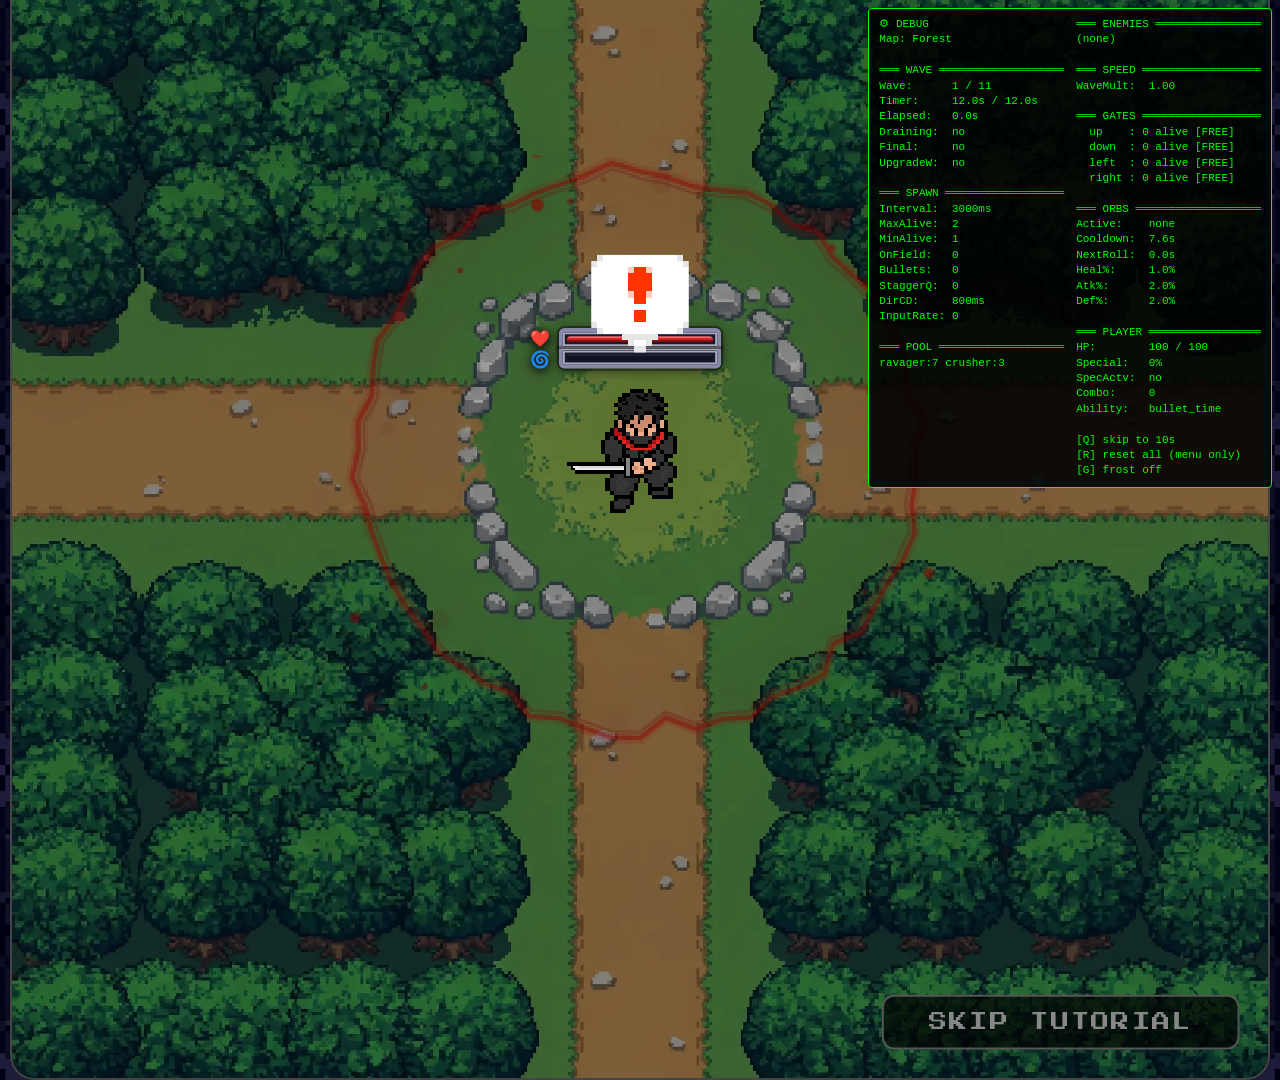
==== commit 92a51c4b: "adesso come i file js i file css vengono caricati tutti inseme per evitare file pesanting e loading " ====
--- a/index.html
+++ b/index.html
@@ -5,58 +5,17 @@
   <meta name="viewport" content="width=device-width, initial-scale=1.0">
   <title>Directional Strike</title>
 
-  <!-- ── FONT ── -->
+  <!-- ── FONT (non-blocking) ── -->
   <link rel="preconnect" href="https://fonts.googleapis.com">
   <link rel="preconnect" href="https://fonts.gstatic.com" crossorigin>
   <link href="https://fonts.googleapis.com/css2?family=Press+Start+2P&display=swap" rel="stylesheet" media="print" onload="this.media='all'">
   <noscript><link href="https://fonts.googleapis.com/css2?family=Press+Start+2P&display=swap" rel="stylesheet"></noscript>
 
-  <!-- ── LOADING (must be first) ── -->
+  <!-- ── LOADING (must be first, separate) ── -->
   <link rel="stylesheet" href="css/loading.css">
 
-  <!-- ── BASE ── -->
-  <link rel="stylesheet" href="css/base.css">
-  <link rel="stylesheet" href="css/effects.css">
-
-  <!-- ── GIOCO ── -->
-  <link rel="stylesheet" href="css/arena.css">
-  <link rel="stylesheet" href="css/hud.css">
-  <link rel="stylesheet" href="css/controls.css">
-
-  <!-- ── SCHERMATE ── -->
-  <link rel="stylesheet" href="css/screens/menu.css">
-  <link rel="stylesheet" href="css/screens/game-over.css">
-  <link rel="stylesheet" href="css/screens/ability.css">
-  <link rel="stylesheet" href="css/screens/map-select.css">
-  <link rel="stylesheet" href="css/screens/map-complete.css">
-  <link rel="stylesheet" href="css/screens/menu-anim.css">
-  <link rel="stylesheet" href="css/demo.css">
-  <link rel="stylesheet" href="css/screens/pause.css">
-  <link rel="stylesheet" href="css/screens/slot-machine.css">
-  <link rel="stylesheet" href="css/screens/challenge.css">
-  <link rel="stylesheet" href="css/transition.css">
-  <link rel="stylesheet" href="css/map-transition.css">
-  <link rel="stylesheet" href="css/screens/info.css">
-  <link rel="stylesheet" href="css/screens/menu-wind.css">
-
-  <link rel="stylesheet" href="css/abilities/bullet-time.css">
-  <link rel="stylesheet" href="css/abilities/explosion.css">
-  <link rel="stylesheet" href="css/abilities/shield.css">
-  <link rel="stylesheet" href="css/abilities/range-boost.css">
-  <link rel="stylesheet" href="css/abilities/one-hit.css">
-  <link rel="stylesheet" href="css/abilities/slash.css">
-
-  <!-- ── ENEMIES EFFECTS ── -->
-  <link rel="stylesheet" href="css/enemies/bullets.css">
-  <link rel="stylesheet" href="css/enemies/bear.css">
-  <link rel="stylesheet" href="css/enemies/thunder_hound.css">
-  <link rel="stylesheet" href="css/enemies/wolf.css">
-  <link rel="stylesheet" href="css/enemies/oni.css">
-  <link rel="stylesheet" href="css/enemies/kitsune.css">
-  <link rel="stylesheet" href="css/enemies/turtle.css">
-  <link rel="stylesheet" href="css/enemies/eagle.css">
-
-  <link rel="stylesheet" href="css/tutorial.css">
+  <!-- ── ALL GAME CSS (single bundle) ── -->
+  <link rel="stylesheet" href="css/game.bundle.css">
 
   <!-- ── CRAZYGAMES SDK ── -->
   <script src="https://sdk.crazygames.com/crazygames-sdk-v3.js" onerror="console.warn('[SDK] CrazyGames SDK failed to load — continuing without SDK')"></script>
--- a/css/game.bundle.css
+++ b/css/game.bundle.css
@@ -0,0 +1,4633 @@
+/* === css/base.css === */
+/* ── PALETTE (change these 7 values to retheme) ── */
+:root {
+  --c-bg:       #1a1a2e;
+  --c-bg-light: #25253e;
+  --c-accent:   #51eefc;
+  --c-accent2:  #1269cc;
+  --c-soft:     #6d9ac7;
+  --c-text:     #ffffff;
+  --c-text-dim: #8888aa;
+  --c-dark:     #111122;
+}
+
+*{box-sizing:border-box;margin:0;padding:0;user-select:none;}
+body{background:#000 url('../assets/ui/menu_bg.png') center center / cover no-repeat;image-rendering:pixelated;display:flex;align-items:center;justify-content:center;min-height:100vh;font-family:'Press Start 2P',monospace;overflow:hidden;}
+#G{width:620px;padding:0;transform-origin:center center;}
+
+#screen-menu,#screen-game,#screen-over{width:100%;}
+#screen-game,#screen-over,#screen-ability,#screen-map-select,#screen-map-complete{display:none;}
+
+button.game-btn{padding:10px 24px;font-size:8px;font-family:'Press Start 2P',monospace;border-radius:8px;border:1px solid #555;background:#222;color:#fff;cursor:pointer;}
+button.game-btn:hover{background:#333;}
+.subtitle{font-size:8px;color:#aaa;margin-bottom:24px;}
+.btn-row{display:flex;gap:10px;justify-content:center;}
+
+#screen-menu,#screen-game{width:100%;}
+#screen-game,#screen-ability,#screen-map-select,#screen-map-complete{display:none;}
+
+button.game-btn{padding:10px 24px;font-size:8px;font-family:'Press Start 2P',monospace;border-radius:8px;border:1px solid #555;background:#222;color:#fff;cursor:pointer;}
+button.game-btn:hover{background:#333;}
+.subtitle{font-size:8px;color:#aaa;margin-bottom:24px;}
+.btn-row{display:flex;gap:10px;justify-content:center;}
+/* ── MOBILE PORTRAIT: align top ── */
+@media (pointer: coarse) and (orientation: portrait) {
+  body {
+    align-items: flex-start;
+    padding-top: env(safe-area-inset-top, 0);
+  }
+}
+
+/* === css/effects.css === */
+@keyframes arenaShake{
+  0%{transform:translate(0,0);}15%{transform:translate(-5px,3px);}
+  30%{transform:translate(5px,-3px);}45%{transform:translate(-4px,2px);}
+  60%{transform:translate(4px,-2px);}75%{transform:translate(-2px,1px);}
+  100%{transform:translate(0,0);}
+}
+#arena.shake{animation:arenaShake 0.28s ease-out;}
+
+@keyframes popUp{
+  0%{opacity:1;transform:translate(-50%,0);}
+  100%{opacity:0;transform:translate(-50%,-28px);}
+}
+@keyframes enemyHit{
+  0%{filter:brightness(3) saturate(0);}
+  100%{filter:brightness(1) saturate(1);}
+}
+.enemy-hit{animation:enemyHit 0.12s ease-out;}
+
+@keyframes bossIconPulse{from{transform:scale(1);}to{transform:scale(1.15);}}
+.boss-announce-icon{animation:bossIconPulse 0.8s ease-in-out infinite alternate;}
+
+@keyframes specialBarPulse{from{box-shadow:0 0 0px transparent;}to{box-shadow:0 0 8px var(--special-color,#FFD700);}}
+#special-wrap.ready{animation:specialBarPulse 0.6s ease-in-out infinite alternate;}
+
+@keyframes btnSpecialPulse{from{box-shadow:0 0 4px #FFD70066;}to{box-shadow:0 0 14px #FFD700cc;}}
+@keyframes specialPulse{from{box-shadow:0 0 4px #FFD70066;}to{box-shadow:0 0 12px #FFD700aa;}}
+/* ── PIXEL BAR ANIMATIONS ── */
+@keyframes hpPulse{
+  from{filter:brightness(1);}
+  to{filter:brightness(1.3);}
+}
+@keyframes specialGlow{
+  from{filter:brightness(1);box-shadow:inset 0 0 4px rgba(100,150,255,0.3);}
+  to{filter:brightness(1.4);box-shadow:inset 0 0 8px rgba(100,150,255,0.6);}
+}
+@keyframes healPulse{
+  0%{filter:brightness(1);}
+  30%{filter:brightness(2.5) saturate(0.5);}
+  100%{filter:brightness(1);}
+}
+@keyframes playerGlow{
+  from{filter:drop-shadow(0 0 4px rgba(80,120,255,0.4));}
+  to{filter:drop-shadow(0 0 12px rgba(80,120,255,0.8)) drop-shadow(0 0 20px rgba(80,120,255,0.3));}
+}
+@keyframes scoreBurst{
+  0%{opacity:1;transform:translate(-50%,0) scale(1);}
+  50%{transform:translate(-50%,-15px) scale(1.3);}
+  100%{opacity:0;transform:translate(-50%,-35px) scale(0.8);}
+}
+
+/* ── ORB ANIMATIONS ── */
+@keyframes orbFloat {
+  0%   { transform: translate(-50%,-50%) scale(1);   opacity: 0.9; }
+  100% { transform: translate(-50%,-50%) scale(1.15); opacity: 1;   }
+}
+
+/* ── PLAYER BUFF EFFECTS ── */
+.orb-heal-effect {
+  filter: drop-shadow(0 0 8px #44ff66) drop-shadow(0 0 16px #44ff66) brightness(1.3);
+  transition: filter 0.3s;
+}
+
+.orb-attack-effect {
+  filter: drop-shadow(0 0 6px #ff2222) drop-shadow(0 0 14px #ff4444) drop-shadow(0 0 22px #ff6600) brightness(1.2);
+  animation: attackAura 0.4s ease-in-out infinite alternate;
+}
+
+@keyframes attackAura {
+  0%   { filter: drop-shadow(0 0 6px #ff2222) drop-shadow(0 0 14px #ff4444) brightness(1.2); }
+  100% { filter: drop-shadow(0 0 10px #ff4444) drop-shadow(0 0 20px #ff6600) brightness(1.4); }
+}
+
+.orb-defense-effect {
+  filter: drop-shadow(0 0 6px #4488ff) drop-shadow(0 0 14px #4488ff) brightness(1.2);
+  animation: defenseAura 0.5s ease-in-out infinite alternate;
+}
+
+@keyframes defenseAura {
+  0%   { filter: drop-shadow(0 0 6px #4488ff) drop-shadow(0 0 14px #4488ff) brightness(1.2); }
+  100% { filter: drop-shadow(0 0 10px #66aaff) drop-shadow(0 0 18px #4488ff) brightness(1.3); }
+}
+/* ── ACTION POP (MISS, PARRY, MULTI-KILL) ── */
+.action-pop {
+  position: absolute;
+  transform: translate(-50%, -50%);
+  font-family: 'Press Start 2P', monospace;
+  font-size: 9px;
+  z-index: 55;
+  pointer-events: none;
+  text-shadow: 1px 1px 0 #000, -1px -1px 0 #000;
+  animation: actionPopUp 0.8s ease-out forwards;
+}
+
+@keyframes actionPopUp {
+  0%   { opacity: 1; transform: translate(-50%, -50%) scale(1.3); }
+  50%  { opacity: 1; transform: translate(-50%, -70%) scale(1); }
+  100% { opacity: 0; transform: translate(-50%, -90%) scale(0.8); }
+}
+
+/* ── COMBO BUMP (multi-kill burst) ── */
+.combo-bump {
+  animation: comboBumpAnim 0.4s ease-out !important;
+}
+
+@keyframes comboBumpAnim {
+  0%   { transform: rotate(-15deg) scale(1); }
+  30%  { transform: rotate(-15deg) scale(1.6); }
+  100% { transform: rotate(-15deg) scale(1); }
+}
+
+/* ── COUNTDOWN 3-2-1 ── */
+@keyframes countdownPop {
+  0%   { opacity: 1; transform: translate(-50%, -50%) scale(1.5); }
+  60%  { opacity: 1; transform: translate(-50%, -50%) scale(0.9); }
+  100% { opacity: 0; transform: translate(-50%, -50%) scale(0.7); }
+}
+/* ── ORB LABEL POP ── */
+@keyframes orbLabelPop {
+  0%   { opacity: 0; transform: translate(-50%, -50%) scale(0.5); }
+  15%  { opacity: 1; transform: translate(-50%, -50%) scale(1.2); }
+  30%  { opacity: 1; transform: translate(-50%, -50%) scale(1); }
+  80%  { opacity: 1; transform: translate(-50%, -60%) scale(1); }
+  100% { opacity: 0; transform: translate(-50%, -70%) scale(0.8); }
+}
+/* ── FROZEN ENEMY ── */
+.enemy.frozen {
+  filter: saturate(0) brightness(1.2) sepia(1) hue-rotate(180deg) saturate(2.5);
+  animation: frozenPulse 1.5s ease-in-out infinite alternate;
+}
+@keyframes frozenPulse {
+  from { filter: hue-rotate(160deg) brightness(1.3) saturate(0.7); }
+  to   { filter: hue-rotate(180deg) brightness(1.5) saturate(0.5); }
+}
+/* ── FREEZE CRACK SHAKE ── */
+.freeze-crack {
+  animation: freezeCrack 0.3s ease-out !important;
+}
+
+@keyframes freezeCrack {
+  0%   { transform: translate(-50%, -50%) translateX(0); }
+  20%  { transform: translate(-50%, -50%) translateX(-3px); }
+  40%  { transform: translate(-50%, -50%) translateX(3px); }
+  60%  { transform: translate(-50%, -50%) translateX(-2px); }
+  80%  { transform: translate(-50%, -50%) translateX(1px); }
+  100% { transform: translate(-50%, -50%) translateX(0); }
+}
+
+/* ── ICE PARTICLES ── */
+.ice-particle {
+  position: absolute;
+  width: 4px;
+  height: 4px;
+  background: #aaeeff;
+  pointer-events: none;
+  z-index: 30;
+  transform: translate(-50%, -50%);
+  animation: iceFloat 0.5s ease-out forwards;
+}
+
+.ice-particle-burst {
+  background: #ffffff;
+  width: 5px;
+  height: 5px;
+  animation: iceBurst 0.6s ease-out forwards;
+}
+
+@keyframes iceFloat {
+  0%   { opacity: 1; transform: translate(-50%, -50%) translateY(0); }
+  100% { opacity: 0; transform: translate(-50%, -50%) translateY(-15px); }
+}
+
+@keyframes iceBurst {
+  0%   { opacity: 1; transform: translate(-50%, -50%) scale(1); }
+  100% { opacity: 0; transform: translate(-50%, -50%) scale(0.3) translateY(-20px); }
+}
+
+/* === css/arena.css === */
+#arena{
+  width:100%;aspect-ratio:1;max-width:620px;
+  position:relative;
+  background-image:url('../assets/maps/map01_forest/background_01.webp');
+  background-size:cover;background-position:center;
+  background-blend-mode:multiply;background-color:rgba(0,0,0,0.45);
+  image-rendering:pixelated;
+  border-radius:12px;border:1px solid #444;
+  overflow:hidden;transition:transform 0.05s;
+}
+#player{
+  position:absolute;top:50%;left:50%;transform:translate(-50%,-50%);
+  width:96px;height:96px;border-radius:0;
+  background:transparent;border:none;
+  display:flex;align-items:center;justify-content:center;
+  font-size:28px;z-index:10;
+  will-change:transform;
+  image-rendering:pixelated;
+}
+@keyframes playerIdle{
+  from{background-position-x:0;}
+  to{background-position-x:-1152px;}
+}
+#player.special-ready{animation:playerGlow 0.8s ease-in-out infinite alternate;}
+
+/* ── PIXEL BARS BLOCK ────────────────── */
+#player-bars{
+  position:absolute;
+  top:50%;left:50%;
+  transform:translate(-50%,calc(-50% - 50px));
+  z-index:12;pointer-events:none;
+  display:flex;flex-direction:column;gap:0;
+  filter:drop-shadow(0 1px 3px rgba(0,0,0,0.5));
+}
+.pixel-bar{
+  position:relative;
+  width:80px;height:10px;
+  image-rendering:pixelated;
+}
+.pixel-bar-border{
+  position:absolute;inset:0;
+  border:2px solid #8888aa;
+  background:#1a1a2e;
+  box-shadow:
+    inset 0 0 0 1px #aaaabb,
+    0 0 0 1px rgba(0,0,0,0.4);
+}
+#bar-hp .pixel-bar-border{
+  border-radius:3px 3px 0 0;
+  border-bottom:1px solid #aaaabb;
+}
+#bar-special .pixel-bar-border{
+  border-radius:0 0 3px 3px;
+  border-top:1px solid #aaaabb;
+}
+.pixel-bar-bg{
+  position:absolute;
+  top:2px;left:2px;right:2px;bottom:2px;
+  background:#111122;
+  overflow:hidden;
+}
+#bar-hp .pixel-bar-bg{border-radius:2px 2px 0 0;}
+#bar-special .pixel-bar-bg{border-radius:0 0 2px 2px;}
+
+.pixel-bar-fill{
+  position:absolute;top:0;left:0;bottom:0;
+  transition:width 0.3s ease-out;
+}
+.hp-fill{
+  width:100%;
+  background:linear-gradient(180deg, #ff4444 0%, #cc2222 40%, #aa1111 100%);
+  box-shadow:inset 0 1px 0 rgba(255,150,150,0.4), inset 0 -1px 0 rgba(0,0,0,0.3);
+}
+.hp-fill.hp-low{
+  background:linear-gradient(180deg, #ff6622 0%, #cc3300 40%, #aa2200 100%);
+  animation:hpPulse 0.6s ease-in-out infinite alternate;
+}
+.hp-fill.hp-crit{
+  background:linear-gradient(180deg, #ff3300 0%, #aa0000 40%, #880000 100%);
+  animation:hpPulse 0.35s ease-in-out infinite alternate;
+}
+.special-fill{
+  width:0%;
+  background:linear-gradient(180deg, #5588ff 0%, #3366dd 40%, #2244aa 100%);
+  box-shadow:inset 0 1px 0 rgba(150,180,255,0.4), inset 0 -1px 0 rgba(0,0,0,0.3);
+}
+.pixel-bar-shine{
+  position:absolute;top:0;left:0;right:0;
+  height:40%;
+  background:linear-gradient(180deg, rgba(255,255,255,0.15) 0%, transparent 100%);
+  pointer-events:none;
+}
+.pixel-bar-icon{
+  position:absolute;
+  left:-14px;top:50%;transform:translateY(-50%);
+  font-size:8px;
+  filter:drop-shadow(0 1px 2px rgba(0,0,0,0.8));
+}
+#bar-special.bar-ready .pixel-bar-border{
+  box-shadow:
+    inset 0 0 0 1px #7788ff,
+    0 0 8px rgba(80,120,255,0.6),
+    0 0 16px rgba(80,120,255,0.3);
+}
+#bar-special.bar-ready .special-fill{
+  background:linear-gradient(180deg, #77aaff 0%, #5588ff 40%, #4466dd 100%);
+  animation:specialGlow 0.6s ease-in-out infinite alternate;
+}
+.hp-fill.heal-flash{
+  animation:healPulse 0.5s ease-out;
+}
+.special-fill.charge-tick{
+  transition:width 0.15s cubic-bezier(0.34, 1.56, 0.64, 1);
+}
+
+
+#special-ring{
+  position:absolute;top:50%;left:50%;width:90px;height:90px;border-radius:50%;
+  border:2px solid #FFD700;transform:translate(-50%,-50%) scale(0);opacity:0;
+  z-index:8;transition:transform 0.15s,opacity 0.15s;pointer-events:none;
+}
+#special-ring.active{transform:translate(-50%,-50%) scale(1);opacity:0;}
+#attack-range{
+  position:absolute;top:50%;left:50%;border-radius:50%;
+  border:none;background:none;
+  transform:translate(-50%,-50%);pointer-events:none;z-index:4;
+  overflow:visible;
+}
+#flash{position:absolute;inset:0;border-radius:12px;background:rgba(226,75,74,0.22);opacity:0;pointer-events:none;z-index:20;}
+#level-up-pop{position:absolute;top:22%;left:50%;transform:translateX(-50%);font-size:18px;color:#FFD700;opacity:0;pointer-events:none;z-index:25;white-space:nowrap;transition:opacity 0.15s;text-shadow:0 0 12px rgba(255,215,0,0.6),3px 3px 0 #000;}
+.score-pop{position:absolute;font-size:8px;pointer-events:none;z-index:26;text-shadow:0 0 4px rgba(255,255,255,0.4),1px 1px 0 #000;animation:scoreBurst 0.8s ease-out forwards;}
+.score-pop.combo-pop{font-size:9px;text-shadow:0 0 6px rgba(255,255,255,0.5),1px 1px 0 #000;}
+.particle{position:absolute;border-radius:50%;pointer-events:none;z-index:30;transform:translate(-50%,-50%);}
+.enemy{position:absolute;border-radius:0;display:flex;align-items:center;justify-content:center;transform:translate(-50%,-50%);z-index:5;}.enemy.slowed{filter:hue-rotate(180deg) brightness(0.8);}
+.enemy-hp-wrap{position:absolute;bottom:-8px;left:50%;transform:translateX(-50%);width:80%;height:3px;background:rgba(0,0,0,0.4);border-radius:2px;}
+.enemy-hp-fill{height:100%;background:#D85A30;border-radius:2px;transition:width 0.1s;}
+.bullet{position:absolute;width:22px;height:22px;border-radius:50%;background:transparent;transform:translate(-50%,-50%);z-index:7;}
+#boss-announce{position:absolute;top:50%;left:50%;transform:translate(-50%,-50%) scale(0.7);background:rgba(20,0,0,0.92);border:2px solid #E24B4A;border-radius:12px;padding:18px 28px;text-align:center;z-index:50;pointer-events:none;opacity:0;transition:opacity 0.35s ease-out,transform 0.35s ease-out;min-width:220px;}
+#boss-announce.show{opacity:1;transform:translate(-50%,-50%) scale(1);}
+#boss-announce.hidden{display:none;}
+.boss-announce-label{font-size:7px;color:#E24B4A;letter-spacing:3px;margin-bottom:4px;}
+.boss-announce-name{font-size:12px;color:#fff;margin-bottom:4px;}
+.boss-announce-desc{font-size:7px;color:#aaa;}
+
+/* ── COMBO COUNTER (persistent, center-ish) ── */
+#combo-counter{
+  position:absolute;
+  top:28%;left:50%;transform:translateX(-50%);
+  z-index:25;pointer-events:none;
+  text-align:center;
+  opacity:0;transition:opacity 0.2s;
+}
+#combo-counter.visible{opacity:1;}
+#combo-mult{
+  font-size:14px;
+  color:#FFD700;
+  text-shadow:0 0 10px rgba(255,215,0,0.6),2px 2px 0 #000;
+  transition:font-size 0.15s cubic-bezier(0.34,1.56,0.64,1);
+}
+#combo-mult.tier2{font-size:18px;color:#ff8844;text-shadow:0 0 12px rgba(255,136,68,0.6),2px 2px 0 #000;}
+#combo-mult.tier3{font-size:22px;color:#ff4444;text-shadow:0 0 16px rgba(255,68,68,0.7),2px 2px 0 #000;}
+#combo-mult.tier4{font-size:26px;color:#ff22ff;text-shadow:0 0 20px rgba(255,34,255,0.7),3px 3px 0 #000;}
+#combo-points{
+  font-size:8px;
+  color:#fff;
+  text-shadow:1px 1px 0 #000;
+  margin-top:2px;
+}
+#combo-points.rising{animation:comboRise 0.2s ease-out;}
+@keyframes comboRise{
+  0%{transform:scale(1);}
+  50%{transform:scale(1.4);}
+  100%{transform:scale(1);}
+}
+/* ── COMBO FLOATING COUNTER ── */
+.combo-float{
+  position:absolute;
+  left:27%;top:35%;
+  z-index:28;pointer-events:none;
+  text-align:left;
+  transform:rotate(-15deg);
+  transform-origin:center center;
+  opacity:0;transition:opacity 0.2s;
+}
+.combo-float.visible{opacity:1;}
+.combo-float.fading{opacity:0;transition:opacity 0.6s;}
+.combo-float-pts{
+  font-size:11px;
+  color:#fff;
+  text-shadow:2px 2px 0 #000,0 0 6px rgba(255,255,255,0.4);
+  animation:comboTremble 0.08s linear infinite;
+}
+.combo-float-mult{
+  font-size:7px;
+  color:rgba(255,255,255,0.7);
+  text-shadow:1px 1px 0 #000;
+  margin-top:1px;
+}
+/* size tiers — grows with combo */
+.combo-float-pts.t2{font-size:12px;}
+.combo-float-pts.t3{font-size:13px;}
+.combo-float-pts.t4{font-size:14px;}
+.combo-float-pts.t5{font-size:15px;}
+.combo-float-pts.t6{font-size:16px;}
+.combo-float-pts.t7{font-size:17px;}
+
+/* color tiers */
+.combo-float.c-white .combo-float-pts{color:#fff;text-shadow:2px 2px 0 #000,0 0 6px rgba(255,255,255,0.4);}
+.combo-float.c-blue .combo-float-pts{color:#44aaff;text-shadow:2px 2px 0 #000,0 0 8px rgba(68,170,255,0.5);}
+.combo-float.c-yellow .combo-float-pts{color:#ffdd00;text-shadow:2px 2px 0 #000,0 0 10px rgba(255,221,0,0.5);}
+.combo-float.c-orange .combo-float-pts{color:#ff8822;text-shadow:2px 2px 0 #000,0 0 10px rgba(255,136,34,0.6);}
+.combo-float.c-red .combo-float-pts{color:#ff2222;text-shadow:2px 2px 0 #000,0 0 12px rgba(255,34,34,0.6);}
+.combo-float.c-purple .combo-float-pts{color:#cc44ff;text-shadow:2px 2px 0 #000,0 0 14px rgba(204,68,255,0.7);}
+.combo-float.c-rainbow .combo-float-pts{
+  animation:comboTremble 0.08s linear infinite,rainbowCycle 0.6s linear infinite;
+  text-shadow:2px 2px 0 #000,0 0 16px rgba(255,255,255,0.6);
+}
+
+
+@keyframes comboTremble{
+  0%{transform:translate(0,0);}
+  50%{transform:translate(0.5px,-0.5px);}
+  100%{transform:translate(-0.5px,0);}
+}
+@keyframes rainbowCycle{
+  0%{color:#ff2222;}
+  16%{color:#ff8822;}
+  33%{color:#ffdd00;}
+  50%{color:#22ff44;}
+  66%{color:#44aaff;}
+  83%{color:#cc44ff;}
+  100%{color:#ff2222;}
+}
+/* ── SLASH EFFECT ── */
+.slash-effect{
+  position:absolute;
+  width:64px;height:47px;
+  background-image:url('../assets/effects/slash.png');
+  background-size:192px 141px;
+  image-rendering:pixelated;
+  pointer-events:none;
+  z-index:15;
+  animation:slashAnim 0.25s steps(1) forwards;
+}
+@keyframes slashAnim{
+  0%   {background-position:0 0;}
+  11%  {background-position:-64px 0;}
+  22%  {background-position:-128px 0;}
+  33%  {background-position:0 -47px;}
+  44%  {background-position:-64px -47px;}
+  55%  {background-position:-128px -47px;}
+  66%  {background-position:0 -94px;}
+  77%  {background-position:-64px -94px;}
+  88%  {background-position:-128px -94px;}
+  100% {opacity:0;}
+}
+/* ══════════════════════════════════════
+   UPGRADE CHOICE SCREEN — restyled
+   No dark overlay, pixel card style,
+   slow float animation.
+   ══════════════════════════════════════ */
+
+#upgrade-choice {
+  position: absolute; inset: 0;
+  background: transparent;
+  z-index: 40; display: none;
+  pointer-events: none;
+}
+#upgrade-choice.active { display: block; }
+
+/* ── TITLE ── */
+#upgrade-title {
+  position: absolute;
+  top: 2%;
+  left: 50%;
+  transform: translateX(-50%);
+  text-align: center;
+  z-index: 41;
+  pointer-events: none;
+}
+.upgrade-title-wave {
+  font-family: 'Press Start 2P', monospace;
+  font-size: 14px;
+  color: #44ff66;
+  text-shadow: 2px 2px 0 #000, -1px -1px 0 #000;
+  margin-bottom: 6px;
+}
+.upgrade-title-sub {
+  font-family: 'Press Start 2P', monospace;
+  font-size: 8px;
+  color: #ffffff;
+  text-shadow: 1px 1px 0 #000;
+  opacity: 0.9;
+}
+
+@keyframes upgradeTitleIn {
+  0%   { opacity: 0; transform: translateX(-50%) translateY(-8px) scale(0.9); }
+  100% { opacity: 1; transform: translateX(-50%) translateY(0) scale(1); }
+}
+
+/* ── ARROW HINT (bottom) ── */
+#upgrade-arrow-hint {
+  position: absolute;
+  top: 50%;
+  left: 50%;
+  transform: translate(-50%, 48px);
+  z-index: 41;
+  pointer-events: none;
+  display: flex;
+  flex-direction: column;
+  align-items: center;
+  gap: 4px;
+  animation: hintPulse 2s ease-in-out infinite alternate;
+  transition: opacity 0.3s;
+}
+
+.upgrade-hint-img {
+  width: 64px;
+  height: auto;
+  image-rendering: pixelated;
+  filter: drop-shadow(0 1px 3px rgba(0,0,0,0.8));
+}
+
+.upgrade-hint-text {
+  font-family: 'Press Start 2P', monospace;
+  font-size: 5px;
+  color: #aaaaaa;
+  text-shadow: 1px 1px 0 #000;
+}
+
+@keyframes hintPulse {
+  from { opacity: 0.4; }
+  to   { opacity: 0.8; }
+}
+/* ── OPTION CONTAINERS — positioned on the 4 paths ── */
+.upgrade-option {
+  position: absolute;
+  text-align: center;
+  pointer-events: none;
+  z-index: 41;
+}
+
+/* positions: centered on each path, good distance from player */
+.upgrade-option.dir-up    { top: 10%;  left: 50%; transform: translateX(-50%); }
+.upgrade-option.dir-down  { bottom: 10%; left: 50%; transform: translateX(-50%); }
+.upgrade-option.dir-left  { left: 5%;  top: 50%;  transform: translateY(-50%); }
+.upgrade-option.dir-right { right: 5%; top: 50%;  transform: translateY(-50%); }
+
+/* entrance animation */
+#upgrade-choice .upgrade-option {
+  animation: upgradeCardIn 0.5s ease-out both;
+}
+
+@keyframes upgradeCardIn {
+  0%   { opacity: 0; transform: translateY(12px) scale(0.85); }
+  100% { opacity: 1; transform: translateY(0) scale(1); }
+}
+
+/* dir-specific entrance overrides (so translateX/Y is preserved) */
+#upgrade-choice .upgrade-option.dir-up {
+  animation: upgradeCardInUp 0.5s ease-out both;
+}
+@keyframes upgradeCardInUp {
+  0%   { opacity: 0; transform: translateX(-50%) translateY(12px) scale(0.85); }
+  100% { opacity: 1; transform: translateX(-50%) translateY(0) scale(1); }
+}
+#upgrade-choice .upgrade-option.dir-down {
+  animation: upgradeCardInDown 0.5s ease-out both;
+}
+@keyframes upgradeCardInDown {
+  0%   { opacity: 0; transform: translateX(-50%) translateY(-12px) scale(0.85); }
+  100% { opacity: 1; transform: translateX(-50%) translateY(0) scale(1); }
+}
+#upgrade-choice .upgrade-option.dir-left {
+  animation: upgradeCardInLeft 0.5s ease-out both;
+}
+@keyframes upgradeCardInLeft {
+  0%   { opacity: 0; transform: translateY(-50%) translateX(12px) scale(0.85); }
+  100% { opacity: 1; transform: translateY(-50%) translateX(0) scale(1); }
+}
+#upgrade-choice .upgrade-option.dir-right {
+  animation: upgradeCardInRight 0.5s ease-out both;
+}
+@keyframes upgradeCardInRight {
+  0%   { opacity: 0; transform: translateY(-50%) translateX(-12px) scale(0.85); }
+  100% { opacity: 1; transform: translateY(-50%) translateX(0) scale(1); }
+}
+
+/* ── PIXEL CARD ── */
+.upgrade-card {
+  background: rgba(15, 15, 25, 0.85);
+  border: 2px solid rgba(255, 255, 255, 0.25);
+  border-radius: 8px;
+  padding: 8px 10px 6px;
+  width: 150px;
+  image-rendering: pixelated;
+  box-shadow:
+    0 0 0 1px rgba(0,0,0,0.8),
+    inset 0 1px 0 rgba(255,255,255,0.08),
+    0 4px 12px rgba(0,0,0,0.5);
+  animation: upgradeFloat 3s ease-in-out infinite alternate;
+}
+
+@keyframes upgradeFloat {
+  0%   { transform: translateY(0); }
+  100% { transform: translateY(-4px); }
+}
+
+.upgrade-card-icon {
+  font-size: 24px;
+  margin-bottom: 4px;
+  filter: drop-shadow(1px 1px 0 #000);
+}
+
+.upgrade-card-name {
+  font-family: 'Press Start 2P', monospace;
+  font-size: 6px;
+  color: #FFD700;
+  text-shadow: 1px 1px 0 #000;
+  margin-bottom: 4px;
+  letter-spacing: 0.5px;
+}
+
+.upgrade-card-desc {
+  font-family: 'Press Start 2P', monospace;
+  font-size: 5px;
+  color: #cccccc;
+  text-shadow: 1px 1px 0 #000;
+  line-height: 1.8;
+}
+
+.upgrade-card-key {
+  font-family: 'Press Start 2P', monospace;
+  font-size: 10px;
+  color: #FFD700;
+  margin-top: 6px;
+  text-shadow: 1px 1px 0 #000;
+  animation: keyPulse 1.5s ease-in-out infinite alternate;
+}
+@keyframes keyPulse {
+  from { opacity: 0.5; }
+  to   { opacity: 1; }
+}
+
+/* ── SELECTED STATE ── */
+.upgrade-chosen .upgrade-card {
+  border-color: #FFD700;
+  box-shadow:
+    0 0 0 1px #FFD700,
+    0 0 16px rgba(255, 215, 0, 0.4),
+    inset 0 0 8px rgba(255, 215, 0, 0.1);
+  animation: upgradeChosenPulse 0.4s ease-out forwards;
+}
+@keyframes upgradeChosenPulse {
+  0%   { transform: scale(1); filter: brightness(1); }
+  50%  { transform: scale(1.08); filter: brightness(1.3); }
+  100% { transform: scale(1.03); filter: brightness(1.15); }
+}
+
+.upgrade-faded {
+  opacity: 0.15 !important;
+  transition: opacity 0.3s ease;
+}
+
+/* ── COUNTDOWN ── */
+#countdown-display {
+  position: absolute;
+  top: 50%;
+  left: 50%;
+  transform: translate(-50%, -50%);
+  font-family: 'Press Start 2P', monospace;
+  font-size: 36px;
+  color: #ffffff;
+  text-shadow: 3px 3px 0 #000, 0 0 20px rgba(255,255,255,0.3);
+  z-index: 70;
+  pointer-events: none;
+}
+
+/* === css/hud.css === */
+/* ══════════════════════════════════════
+   HUD — top bar layout
+   Score left, wave+pause right, timer center
+   ══════════════════════════════════════ */
+
+#hud {
+  position: absolute;
+  top: 0; left: 0; right: 0;
+  padding: 6px 8px 0;
+  z-index: 35;
+  pointer-events: none;
+}
+
+#hud-top {
+  display: flex;
+  justify-content: space-between;
+  align-items: center;
+  margin-bottom: 4px;
+}
+
+#score-display {
+  font-size: 12px;
+  color: #fff;
+  text-shadow: 0 0 6px rgba(255,255,255,0.3);
+}
+
+/* ── RIGHT GROUP: wave + pause ── */
+#hud-right {
+  display: flex;
+  align-items: center;
+  gap: 6px;
+  pointer-events: auto;
+}
+
+#level-display {
+  font-size: 8px;
+  color: #aaa;
+}
+
+/* ── COMBO TIMER ── */
+
+/* ── PROGRESS BAR ── */
+
+
+/* === css/controls.css === */
+/* controls removed — keyboard only for browser version */
+
+/* === css/screens/menu.css === */
+/* ══════════════════════════════════════
+   MENU — Main menu screen
+   ══════════════════════════════════════ */
+
+/* ── SCREEN CONTAINER ── */
+#screen-menu {
+  position: relative;
+  width: 100%;
+  aspect-ratio: 1;
+  max-width: 620px;
+  background-image: url('../../assets/ui/menu_ruins.png');
+  background-size: cover;
+  background-position: center top;
+  image-rendering: pixelated;
+  overflow: hidden;
+  border-radius: 16px;
+}
+
+/* ── DARKEN OVERLAY ── */
+#menu-overlay {
+  position: absolute;
+  inset: 0;
+  background: rgba(0, 0, 0, 0.1);
+  z-index: 1;
+  pointer-events: none;
+  border-radius: 16px;
+}
+
+/* ── DECORATIVE PLAYER ── */
+#menu-player {
+  position: absolute;
+  bottom: 25%;
+  left: 50%;
+  transform: translateX(-50%);
+  width: 96px;
+  height: 96px;
+  background-image: url('../../assets/characters/player_idle.png');
+  background-size: 1152px 96px;
+  background-repeat: no-repeat;
+  image-rendering: pixelated;
+  z-index: 3;
+  pointer-events: none;
+}
+
+/* ── SPLASH TEXT (Minecraft style, top right) ── */
+#menu-splash {
+  position: absolute;
+  top: 14%;
+  right: 5%;
+  font-family: 'Press Start 2P', monospace;
+  font-size: 8px;
+  color: var(--c-accent);
+  text-shadow: 1px 1px 0 rgba(0,0,0,0.8);
+  z-index: 4;
+  pointer-events: none;
+  opacity: 0;
+  transition: opacity 0.3s;
+  text-align: right;
+  line-height: 1.8;
+  max-width: 140px;
+}
+
+#menu-splash.visible {
+  opacity: 1;
+}
+
+/* ── CONTENT LAYOUT ── */
+#menu-content {
+  position: relative;
+  z-index: 2;
+  width: 100%;
+  height: 100%;
+  display: flex;
+  flex-direction: column;
+  align-items: center;
+  padding: 4% 6% 3%;
+}
+
+/* ══════════════════════════════════════
+   TITLE
+   ══════════════════════════════════════ */
+#menu-title-block {
+  text-align: center;
+  margin-bottom: 3%;
+}
+
+#menu-title {
+  font-family: 'Press Start 2P', monospace;
+  font-size: clamp(16px, 4.5vw, 26px);
+  color: var(--c-text);
+  line-height: 1.5;
+  letter-spacing: 2px;
+  margin: 0;
+  text-shadow:
+    2px 2px 0 rgba(0, 0, 0, 0.9),
+    -1px -1px 0 rgba(0, 0, 0, 0.5);
+}
+
+/* ══════════════════════════════════════
+   MODE CARDS
+   ══════════════════════════════════════ */
+#menu-modes {
+  display: flex;
+  gap: 14px;
+  justify-content: center;
+  align-items: flex-start;
+  width: 100%;
+  max-width: 340px;
+  margin-top: 1%;
+}
+
+/* ── BASE CARD ── */
+.mode-card {
+  flex: 1;
+  display: flex;
+  flex-direction: column;
+  align-items: center;
+  background: rgba(17, 17, 34, 0.55);
+  border: none;
+  border-radius: 8px;
+  padding: 0;
+  cursor: pointer;
+  font-family: 'Press Start 2P', monospace;
+  position: relative;
+  overflow: hidden;
+  transition: background 0.2s;
+  image-rendering: pixelated;
+  -webkit-tap-highlight-color: transparent;
+}
+
+.mode-card:hover {
+  background: rgba(17, 17, 34, 0.7);
+}
+
+.mode-card:active {
+  transform: scale(0.97);
+}
+
+/* ── CARD IMAGE AREA ── */
+.mode-card-img {
+  width: 100%;
+  aspect-ratio: 1;
+  background: transparent;
+  display: flex;
+  align-items: center;
+  justify-content: center;
+  overflow: hidden;
+  border-radius: 8px 8px 0 0;
+}
+.mode-card-icon {
+  width: 100%;
+  height: 100%;
+  object-fit: cover;
+  image-rendering: pixelated;
+  filter: drop-shadow(2px 2px 0 rgba(0,0,0,0.6));
+}
+
+/* ── CARD TEXT ── */
+.mode-card-name {
+  font-size: 11px;
+  color: var(--c-text);
+  padding: 6px 4px 4px;
+  text-shadow: 1px 1px 0 rgba(0,0,0,0.8);
+  letter-spacing: 2px;
+  background: rgba(17, 17, 34, 0.55);
+  width: 100%;
+  text-align: center;
+}
+
+/* ── TOOLTIP (inside card, appears on hover) ── */
+.mode-card-tooltip {
+  font-size: 7px;
+  color: var(--c-text-dim);
+  text-shadow: 1px 1px 0 rgba(0,0,0,0.8);
+  line-height: 2;
+  padding: 0 8px 8px;
+  text-align: center;
+  max-height: 0;
+  overflow: hidden;
+  opacity: 0;
+  transition: max-height 0.3s ease, opacity 0.3s ease, padding 0.3s ease;
+}
+
+.mode-card:hover .mode-card-tooltip {
+  max-height: 60px;
+  opacity: 1;
+  padding: 4px 8px 10px;
+}
+
+/* ── PLAY CARD ── */
+.mode-play:hover .mode-card-name {
+  color: var(--c-accent);
+}
+
+.mode-play:hover .mode-card-tooltip {
+  color: var(--c-soft);
+}
+
+/* ── CHALLENGE CARD ── */
+.mode-challenge {
+  opacity: 0.5;
+}
+
+.mode-challenge:hover {
+  opacity: 0.7;
+}
+
+.mode-challenge:hover .mode-card-name {
+  color: var(--c-soft);
+}
+
+.mode-lock {
+  position: absolute;
+  top: 6px;
+  right: 6px;
+  font-size: 14px;
+  filter: drop-shadow(1px 1px 0 rgba(0,0,0,0.8));
+}
+
+/* ══════════════════════════════════════
+   BOTTOM ROW
+   ══════════════════════════════════════ */
+#menu-bottom {
+  margin-top: auto;
+  display: flex;
+  gap: 8px;
+  align-items: center;
+  justify-content: center;
+}
+
+.menu-sm-btn {
+  display: flex;
+  flex-direction: column;
+  align-items: center;
+  gap: 3px;
+  background: rgba(0, 0, 0, 0.6);
+  border: none;
+  border-radius: 6px;
+  padding: 6px 12px;
+  cursor: pointer;
+  font-family: 'Press Start 2P', monospace;
+  transition: background 0.15s;
+  -webkit-tap-highlight-color: transparent;
+}
+
+.menu-sm-btn:hover {
+  background: rgba(0, 0, 0, 0.75);
+}
+
+.menu-sm-btn:active {
+  transform: scale(0.95);
+}
+
+.menu-sm-btn .menu-btn-icon {
+  font-size: 16px;
+}
+
+.menu-sm-btn .menu-btn-label {
+  font-size: 6px;
+  color: var(--c-text-dim);
+  letter-spacing: 0.5px;
+  transition: color 0.15s;
+}
+
+.menu-sm-btn:hover .menu-btn-label {
+  color: var(--c-text);
+}
+
+.menu-sm-btn.muted {
+  opacity: 0.3;
+}
+
+.menu-sm-btn.muted:hover {
+  opacity: 0.5;
+}
+/* ══════════════════════════════════════
+   VOLUME SLIDER — MENU
+   ══════════════════════════════════════ */
+
+.menu-sound-wrap {
+  position: relative;
+}
+
+.volume-popup {
+  position: absolute;
+  bottom: calc(100% + 8px);
+  left: 50%;
+  transform: translateX(-50%);
+  background: rgba(0, 0, 0, 0.85);
+  border: 1px solid rgba(255,255,255,0.15);
+  border-radius: 6px;
+  padding: 10px 14px;
+  opacity: 1;
+  transition: opacity 0.2s;
+}
+
+.volume-popup.hidden {
+  opacity: 0;
+  pointer-events: none;
+}
+
+/* ── SHARED SLIDER STYLE ── */
+.volume-slider {
+  -webkit-appearance: none;
+  appearance: none;
+  width: 120px;
+  height: 6px;
+  background: rgba(255,255,255,0.15);
+  border-radius: 3px;
+  outline: none;
+  cursor: pointer;
+  display: block;
+}
+
+.volume-slider::-webkit-slider-thumb {
+  -webkit-appearance: none;
+  appearance: none;
+  width: 16px;
+  height: 16px;
+  background: var(--c-accent, #51eefc);
+  border: 2px solid rgba(0,0,0,0.5);
+  border-radius: 50%;
+  cursor: pointer;
+  image-rendering: pixelated;
+}
+
+.volume-slider::-moz-range-thumb {
+  width: 16px;
+  height: 16px;
+  background: var(--c-accent, #51eefc);
+  border: 2px solid rgba(0,0,0,0.5);
+  border-radius: 50%;
+  cursor: pointer;
+}
+
+/* === css/screens/game-over.css === */
+/* ══════════════════════════════════════
+   GAME OVER — overlay inside arena
+   ══════════════════════════════════════ */
+
+/* ── OVERLAY CONTAINER ── */
+#over-overlay {
+  position: absolute;
+  inset: 0;
+  display: flex;
+  align-items: center;
+  justify-content: center;
+  z-index: 90;
+}
+
+#over-overlay.hidden {
+  display: none;
+}
+
+/* ── DARK BACKDROP ── */
+#over-darken {
+  position: absolute;
+  inset: 0;
+  background: rgba(0, 0, 0, 0.6);
+}
+
+/* ── CARD ── */
+#over-card {
+  position: relative;
+  z-index: 2;
+  width: 72%;
+  max-width: 320px;
+  background: url('../../assets/ui/menu_bg.png') center center / cover;
+  image-rendering: pixelated;
+  border: 1px solid rgba(255, 255, 255, 0.12);
+  border-radius: 10px;
+  padding: 28px 24px 24px;
+  display: flex;
+  flex-direction: column;
+  align-items: center;
+  gap: 10px;
+  box-shadow: 0 0 40px rgba(0, 0, 0, 0.6);
+}
+
+/* ── TITLE ── */
+#over-title {
+  font-family: 'Press Start 2P', monospace;
+  font-size: clamp(14px, 3.5vw, 20px);
+  color: #ff4444;
+  letter-spacing: 3px;
+  text-shadow:
+    2px 2px 0 rgba(0, 0, 0, 0.9),
+    0 0 12px rgba(255, 68, 68, 0.3);
+  margin-bottom: 4px;
+}
+
+/* ── SCORE BLOCK ── */
+#over-score-block {
+  display: flex;
+  flex-direction: column;
+  align-items: center;
+  gap: 4px;
+}
+
+#over-score-label {
+  font-family: 'Press Start 2P', monospace;
+  font-size: 7px;
+  color: var(--c-text-dim);
+  letter-spacing: 2px;
+}
+
+#over-score {
+  font-family: 'Press Start 2P', monospace;
+  font-size: clamp(22px, 5vw, 32px);
+  color: var(--c-text);
+  text-shadow: 2px 2px 0 rgba(0, 0, 0, 0.8);
+}
+
+/* ── WAVE & BEST ── */
+#over-wave {
+  font-family: 'Press Start 2P', monospace;
+  font-size: 7px;
+  color: var(--c-text-dim);
+  letter-spacing: 1px;
+}
+
+#over-best {
+  font-family: 'Press Start 2P', monospace;
+  font-size: 7px;
+  color: var(--c-text-dim);
+  letter-spacing: 1px;
+  opacity: 0.6;
+}
+
+/* ── AD SLOT ── */
+#over-ad-slot {
+  width: 100%;
+  min-height: 0;
+}
+
+/* ── BUTTONS ── */
+.over-btn-col {
+  display: flex;
+  flex-direction: column;
+  gap: 8px;
+  width: 100%;
+  margin-top: 6px;
+}
+
+.over-btn {
+  width: 100%;
+  padding: 12px 16px;
+  font-family: 'Press Start 2P', monospace;
+  font-size: 9px;
+  letter-spacing: 1px;
+  border-radius: 6px;
+  border: 1px solid rgba(255, 255, 255, 0.15);
+  background: rgba(0, 0, 0, 0.5);
+  color: var(--c-text-dim);
+  cursor: pointer;
+  transition: background 0.15s, color 0.15s;
+  -webkit-tap-highlight-color: transparent;
+}
+
+.over-btn:hover {
+  background: rgba(0, 0, 0, 0.7);
+  color: var(--c-text);
+  border-color: rgba(255, 255, 255, 0.25);
+}
+
+.over-btn:active {
+  transform: scale(0.97);
+}
+
+/* ── PRIMARY BUTTON (Try Again) ── */
+.over-btn-primary {
+  color: var(--c-accent);
+  border: 1px solid rgba(81, 238, 252, 0.3);
+}
+
+.over-btn-primary:hover {
+  background: var(--c-accent);
+  color: var(--c-dark);
+  border-color: var(--c-accent);
+}
+
+/* ── AD CONTINUE BUTTON ──
+   Same visual weight as other buttons.
+   Only the ▶ icon hints at video ad.
+   CrazyGames requirement: ad button and
+   skip button must be same size/style. ── */
+.over-btn-ad {
+  width: 100%;
+  padding: 12px 16px;
+  font-family: 'Press Start 2P', monospace;
+  font-size: 9px;
+  letter-spacing: 1px;
+  border-radius: 6px;
+  border: 1px solid rgba(255, 255, 255, 0.15);
+  background: rgba(0, 0, 0, 0.5);
+  color: var(--c-text-dim);
+  cursor: pointer;
+  transition: background 0.15s, color 0.15s;
+  -webkit-tap-highlight-color: transparent;
+}
+
+.over-btn-ad:hover {
+  background: rgba(0, 0, 0, 0.7);
+  color: var(--c-text);
+  border-color: rgba(255, 255, 255, 0.25);
+}
+
+.over-btn-ad:active {
+  transform: scale(0.97);
+}
+
+.over-btn-ad:disabled {
+  opacity: 0.4;
+  cursor: default;
+}
+
+/* === css/screens/ability.css === */
+#screen-ability{width:100%;}
+#ability-card{background:#222;border:1px solid #444;border-radius:12px;padding:1.5rem 1.2rem;text-align:center;max-width:380px;margin:0 auto;}
+#ability-card h2{font-size:20px;font-weight:600;color:#fff;margin-bottom:4px;}
+#ability-list{display:flex;flex-direction:column;gap:10px;}
+.ability-option{display:flex;align-items:center;gap:12px;background:#2a2a2a;border:2px solid #444;border-radius:10px;padding:12px 14px;cursor:pointer;text-align:left;transition:background 0.1s,border-color 0.15s,transform 0.07s;position:relative;}
+.ability-option:hover{background:#333;border-color:#666;}
+.ability-option:active{transform:scale(0.97);}
+.ability-option.selected{border-color:var(--ab-color,#FFD700);background:#1e1e1e;}
+.ability-icon-big{font-size:28px;flex-shrink:0;}
+.ability-info-big{flex:1;}
+.ability-name-big{font-size:14px;font-weight:600;color:#fff;margin-bottom:3px;}
+.ability-desc-big{font-size:11px;color:#aaa;line-height:1.5;}
+.ability-check{font-size:18px;font-weight:700;color:var(--ab-color,#FFD700);opacity:0;transition:opacity 0.15s;flex-shrink:0;}
+.ability-option.selected .ability-check{opacity:1;}
+
+/* === css/screens/map-select.css === */
+/* ══════════════════════════════════════
+   MAP SELECT — Adventure mode carousel
+   Difficulty tiers + cleared stamps.
+   ══════════════════════════════════════ */
+
+#screen-map-select {
+  width: 100%;
+  position: relative;
+}
+
+#map-select-wrapper {
+  max-width: 620px;
+  aspect-ratio: 1;
+  margin: 0 auto;
+  text-align: center;
+  position: relative;
+  background: var(--c-bg);
+  border-radius: 16px;
+  overflow: hidden;
+}
+
+/* ── BACK BUTTON ── */
+.map-back-btn {
+  position: absolute;
+  top: 2%;
+  left: 2%;
+  z-index: 20;
+  background: rgba(17, 17, 34, 0.5);
+  border: none;
+  border-radius: 6px;
+  padding: 6px 12px;
+  font-family: 'Press Start 2P', monospace;
+  font-size: 7px;
+  color: var(--c-text-dim);
+  cursor: pointer;
+  transition: color 0.15s, background 0.15s;
+}
+
+.map-back-btn:hover {
+  color: var(--c-text);
+  background: rgba(17, 17, 34, 0.7);
+}
+
+/* ── MAP NAME ── */
+#map-select-wrapper h2 {
+  position: relative;
+  z-index: 10;
+  font-family: 'Press Start 2P', monospace;
+  font-size: 20px;
+  color: var(--c-text);
+  margin: 0;
+  padding-top: 3%;
+  letter-spacing: 1px;
+  text-shadow: 2px 2px 0 rgba(0,0,0,0.8);
+}
+
+#carousel-map-sub {
+  position: relative;
+  z-index: 10;
+  font-family: 'Press Start 2P', monospace;
+  font-size: 8px;
+  color: var(--c-text-dim);
+  margin-bottom: 4px;
+  min-height: 14px;
+  text-shadow: 1px 1px 0 rgba(0,0,0,0.8);
+}
+
+/* ── CAROUSEL ── */
+#carousel-container {
+  position: relative;
+  z-index: 10;
+  display: flex;
+  align-items: center;
+  justify-content: center;
+  height: 42%;
+}
+
+#carousel-track {
+  display: flex;
+  align-items: center;
+  justify-content: center;
+  width: 100%;
+  position: relative;
+  height: 100%;
+}
+
+/* ── CAROUSEL ARROWS ── */
+#carousel-prev,
+#carousel-next {
+  position: absolute;
+  top: 50%;
+  transform: translateY(-50%);
+  z-index: 15;
+  background: none;
+  border: none;
+  color: var(--c-text);
+  font-size: 44px;
+  cursor: pointer;
+  padding: 0 8px;
+  opacity: 0.5;
+  transition: opacity 0.15s;
+  line-height: 1;
+  font-family: 'Press Start 2P', monospace;
+}
+#carousel-prev { left: 2%; }
+#carousel-next { right: 2%; }
+#carousel-prev:hover,
+#carousel-next:hover { opacity: 1; }
+
+/* ══════════════════════════════════════
+   MAP SLIDES — base + positions
+   ══════════════════════════════════════ */
+.map-slide {
+  position: absolute;
+  border-radius: 12px;
+  overflow: hidden;
+  background-size: cover;
+  background-position: center;
+  image-rendering: pixelated;
+  transition: all 0.4s cubic-bezier(0.25, 0.46, 0.45, 0.94);
+  cursor: pointer;
+  opacity: 0;
+  pointer-events: none;
+  width: 16%;
+  aspect-ratio: 1;
+  left: 50%;
+  top: 50%;
+  transform: translate(-50%, -50%);
+  z-index: 0;
+  box-sizing: border-box;
+}
+
+.map-slide.pos-center {
+  width: 44%;
+  left: 50%;
+  top: 50%;
+  transform: translate(-50%, -50%);
+  z-index: 5;
+  box-shadow: 0 6px 24px rgba(0,0,0,0.5);
+  filter: brightness(0.85);
+  opacity: 1;
+  pointer-events: auto;
+}
+
+.map-slide.pos-left {
+  width: 26%;
+  left: 16%;
+  top: 50%;
+  transform: translate(-50%, -50%);
+  z-index: 3;
+  filter: brightness(0.3);
+  opacity: 1;
+  pointer-events: auto;
+}
+
+.map-slide.pos-right {
+  width: 26%;
+  left: 84%;
+  top: 50%;
+  transform: translate(-50%, -50%);
+  z-index: 3;
+  filter: brightness(0.3);
+  opacity: 1;
+  pointer-events: auto;
+}
+
+.map-slide.pos-far-left {
+  width: 16%;
+  left: 2%;
+  top: 50%;
+  transform: translate(-50%, -50%);
+  z-index: 1;
+  filter: brightness(0.15);
+  opacity: 0;
+  pointer-events: none;
+}
+
+.map-slide.pos-far-right {
+  width: 16%;
+  left: 98%;
+  top: 50%;
+  transform: translate(-50%, -50%);
+  z-index: 1;
+  filter: brightness(0.15);
+  opacity: 0;
+  pointer-events: none;
+}
+
+.map-slide.pos-hidden {
+  opacity: 0;
+  pointer-events: none;
+}
+
+/* ══════════════════════════════════════
+   DIFFICULTY TIER EFFECTS
+   Applied via data-tier on .map-slide
+   ══════════════════════════════════════ */
+
+/* ── EASY — clean green border, no effects ── */
+.map-slide[data-tier="easy"].pos-center {
+  box-shadow:
+    0 6px 24px rgba(0,0,0,0.5),
+    0 0 8px rgba(74, 222, 128, 0.2);
+}
+
+/* ── NORMAL — subtle warm glow ── */
+.map-slide[data-tier="normal"].pos-center {
+  box-shadow:
+    0 6px 24px rgba(0,0,0,0.5),
+    0 0 12px rgba(251, 191, 36, 0.3);
+}
+
+/* ── HARD — pulsing orange glow ── */
+.map-slide[data-tier="hard"].pos-center {
+  animation: tierHardPulse 2.5s ease-in-out infinite;
+}
+
+@keyframes tierHardPulse {
+  0%, 100% {
+    box-shadow:
+      0 6px 24px rgba(0,0,0,0.5),
+      0 0 10px rgba(249, 115, 22, 0.25);
+  }
+  50% {
+    box-shadow:
+      0 6px 24px rgba(0,0,0,0.5),
+      0 0 20px rgba(249, 115, 22, 0.5),
+      0 0 40px rgba(249, 115, 22, 0.15);
+  }
+}
+
+/* ── INSANE — intense red pulse + subtle shake ── */
+.map-slide[data-tier="insane"].pos-center {
+  animation: tierInsanePulse 2s ease-in-out infinite;
+}
+
+@keyframes tierInsanePulse {
+  0%, 100% {
+    box-shadow:
+      0 6px 24px rgba(0,0,0,0.5),
+      0 0 12px rgba(239, 68, 68, 0.3);
+    transform: translate(-50%, -50%);
+  }
+  25% {
+    transform: translate(calc(-50% + 1px), calc(-50% - 1px));
+  }
+  50% {
+    box-shadow:
+      0 6px 24px rgba(0,0,0,0.5),
+      0 0 24px rgba(239, 68, 68, 0.6),
+      0 0 48px rgba(239, 68, 68, 0.2);
+    transform: translate(calc(-50% - 1px), -50%);
+  }
+  75% {
+    transform: translate(calc(-50% + 1px), calc(-50% + 1px));
+  }
+}
+
+/* ── DEMON — purple glow + flicker + dark aura ── */
+.map-slide[data-tier="demon"].pos-center {
+  animation: tierDemonPulse 3s ease-in-out infinite;
+}
+
+/* dark aura behind demon card */
+.map-slide[data-tier="demon"].pos-center::before {
+  content: '';
+  position: absolute;
+  inset: -6px;
+  border-radius: 16px;
+  background: radial-gradient(
+    ellipse at center,
+    rgba(168, 85, 247, 0.15) 0%,
+    transparent 70%
+  );
+  z-index: -1;
+  animation: demonAura 4s ease-in-out infinite;
+  pointer-events: none;
+}
+
+@keyframes tierDemonPulse {
+  0%, 100% {
+    box-shadow:
+      0 6px 24px rgba(0,0,0,0.5),
+      0 0 14px rgba(168, 85, 247, 0.35),
+      inset 0 0 15px rgba(168, 85, 247, 0.08);
+    transform: translate(-50%, -50%);
+    filter: brightness(0.85);
+  }
+  15% {
+    transform: translate(calc(-50% + 2px), calc(-50% - 1px));
+    filter: brightness(0.9) saturate(1.3);
+  }
+  30% {
+    transform: translate(calc(-50% - 1px), calc(-50% + 1px));
+  }
+  50% {
+    box-shadow:
+      0 6px 24px rgba(0,0,0,0.5),
+      0 0 28px rgba(168, 85, 247, 0.6),
+      0 0 56px rgba(168, 85, 247, 0.2),
+      inset 0 0 20px rgba(168, 85, 247, 0.1);
+    transform: translate(calc(-50% + 1px), -50%);
+    filter: brightness(0.85);
+  }
+  65% {
+    transform: translate(calc(-50% - 2px), calc(-50% - 1px));
+    filter: brightness(0.8) saturate(1.2);
+  }
+  80% {
+    transform: translate(-50%, calc(-50% + 1px));
+  }
+}
+
+@keyframes demonAura {
+  0%, 100% { opacity: 0.5; transform: scale(1); }
+  50%      { opacity: 1;   transform: scale(1.08); }
+}
+
+/* ══════════════════════════════════════
+   CLEARED STAMP
+   ══════════════════════════════════════ */
+.slide-stamp {
+  position: absolute;
+  top: 50%;
+  left: 50%;
+  transform: translate(-50%, -50%) rotate(-12deg);
+  font-family: 'Press Start 2P', monospace;
+  font-size: 14px;
+  font-weight: bold;
+  letter-spacing: 3px;
+  color: #4ade80;
+  text-shadow:
+    0 0 8px rgba(0,0,0,0.9),
+    0 0 16px currentColor;
+  border: 3px solid currentColor;
+  border-radius: 6px;
+  padding: 6px 14px;
+  pointer-events: none;
+  z-index: 12;
+  opacity: 0.85;
+  box-shadow:
+    inset 0 0 12px rgba(0,0,0,0.5),
+    0 0 12px currentColor;
+}
+
+/* scale stamp with slide size */
+.map-slide:not(.pos-center) .slide-stamp {
+  font-size: 8px;
+  padding: 3px 8px;
+  border-width: 2px;
+  letter-spacing: 1px;
+}
+
+/* hidden before slam */
+.slide-stamp.stamp-pending {
+  opacity: 0;
+  transform: translate(-50%, -50%) rotate(-12deg) scale(3);
+}
+
+/* slam animation */
+.slide-stamp.stamp-slam {
+  animation: stampSlam 0.5s cubic-bezier(0.22, 0.61, 0.36, 1) forwards;
+}
+
+@keyframes stampSlam {
+  0% {
+    opacity: 0;
+    transform: translate(-50%, -50%) rotate(-12deg) scale(3);
+  }
+  50% {
+    opacity: 1;
+    transform: translate(-50%, -50%) rotate(-12deg) scale(0.9);
+  }
+  70% {
+    transform: translate(-50%, -50%) rotate(-12deg) scale(1.05);
+  }
+  100% {
+    opacity: 0.85;
+    transform: translate(-50%, -50%) rotate(-12deg) scale(1);
+  }
+}
+
+/* screen shake on stamp slam */
+.map-slide.pos-center:has(.stamp-slam) {
+  animation:
+    tierStampShake 0.3s ease-out 0.15s 1;
+}
+
+@keyframes tierStampShake {
+  0%, 100% { transform: translate(-50%, -50%); }
+  20%      { transform: translate(calc(-50% + 3px), calc(-50% - 2px)); }
+  40%      { transform: translate(calc(-50% - 3px), calc(-50% + 1px)); }
+  60%      { transform: translate(calc(-50% + 2px), calc(-50% + 2px)); }
+  80%      { transform: translate(calc(-50% - 1px), calc(-50% - 1px)); }
+}
+
+/* ══════════════════════════════════════
+   STATUS — under carousel, centered
+   ══════════════════════════════════════ */
+#map-status {
+  position: absolute;
+  top: 55%;
+  left: 50%;
+  transform: translateX(-50%);
+  display: flex;
+  flex-direction: column;
+  align-items: center;
+  gap: 2px;
+  z-index: 10;
+}
+
+#carousel-completed {
+  font-family: 'Press Start 2P', monospace;
+  font-size: 7px;
+  color: #22C55E;
+  letter-spacing: 2px;
+  min-height: 10px;
+  text-shadow: 1px 1px 0 rgba(0,0,0,0.8);
+}
+
+#carousel-best {
+  font-family: 'Press Start 2P', monospace;
+  font-size: 5px;
+  color: var(--c-accent);
+  min-height: 8px;
+  text-shadow: 1px 1px 0 rgba(0,0,0,0.8);
+}
+
+/* ══════════════════════════════════════
+   PLAY BUTTON
+   ══════════════════════════════════════ */
+#btn-map-play {
+  position: absolute;
+  top: 60%;
+  left: 50%;
+  transform: translateX(-50%);
+  padding: 10px 36px;
+  font-family: 'Press Start 2P', monospace;
+  font-size: 12px;
+  border-radius: 8px;
+  border: 2px solid var(--c-accent);
+  background: transparent;
+  color: var(--c-accent);
+  cursor: pointer;
+  letter-spacing: 2px;
+  white-space: nowrap;
+  z-index: 10;
+  transition: background 0.15s, color 0.15s, transform 0.08s;
+}
+
+#btn-map-play:hover:not(:disabled) {
+  background: var(--c-accent);
+  color: var(--c-bg);
+  transform: translateX(-50%) scale(1.04);
+}
+
+#btn-map-play:disabled {
+  border-color: #333;
+  color: #333;
+  cursor: default;
+}
+
+/* ══════════════════════════════════════
+   SIDE CARDS — ability + enemy
+   ══════════════════════════════════════ */
+.map-side-card {
+  position: absolute;
+  bottom: 4%;
+  width: 28%;
+  background: rgba(17, 17, 34, 0.7);
+  border: 1px solid rgba(255,255,255,0.08);
+  border-radius: 10px;
+  padding: 10px 8px 12px;
+  display: flex;
+  flex-direction: column;
+  align-items: center;
+  gap: 4px;
+  z-index: 10;
+}
+
+#ability-card-select { left: 3%; }
+#enemy-card-select  { right: 3%; }
+
+.card-label {
+  font-family: 'Press Start 2P', monospace;
+  font-size: 6px;
+  color: var(--c-text-dim);
+  letter-spacing: 2px;
+  margin-bottom: 2px;
+}
+
+.card-value {
+  font-family: 'Press Start 2P', monospace;
+  font-size: 6px;
+  color: var(--c-text);
+  text-shadow: 1px 1px 0 rgba(0,0,0,0.8);
+}
+
+/* ── ABILITY ROW ── */
+.ability-row {
+  display: flex;
+  align-items: center;
+  gap: 6px;
+}
+
+#ability-card-select .ability-arrow {
+  background: none;
+  border: none;
+  color: var(--c-text-dim);
+  font-size: 20px;
+  cursor: pointer;
+  padding: 2px 6px;
+  font-family: 'Press Start 2P', monospace;
+  transition: color 0.15s;
+}
+
+#ability-card-select .ability-arrow:hover { color: var(--c-text); }
+
+#ability-pick-img {
+  width: 48px;
+  height: 48px;
+  image-rendering: pixelated;
+}
+
+#ability-pick-name { font-size: 6px; min-height: 10px; }
+
+#ability-pick-desc {
+  font-family: 'Press Start 2P', monospace;
+  font-size: 5px;
+  color: var(--c-text-dim);
+  opacity: 0.7;
+  text-shadow: 1px 1px 0 rgba(0,0,0,0.8);
+  min-height: 8px;
+  line-height: 1.4;
+  margin-top: 2px;
+}
+
+/* ── ENEMY CARD ── */
+#enemy-preview-list {
+  display: flex;
+  flex-direction: column;
+  gap: 4px;
+  width: 100%;
+  align-items: flex-start;
+  padding: 2px 4px;
+}
+
+.enemy-preview {
+  display: flex;
+  align-items: center;
+  gap: 6px;
+  width: 100%;
+}
+
+.enemy-preview-icon {
+  width: 24px;
+  height: 24px;
+  image-rendering: pixelated;
+  background-size: contain;
+  background-repeat: no-repeat;
+  background-position: center;
+  flex-shrink: 0;
+}
+
+.enemy-preview-hint {
+  font-family: 'Press Start 2P', monospace;
+  font-size: 5px;
+  color: var(--c-text-dim);
+  text-shadow: 1px 1px 0 rgba(0,0,0,0.8);
+  line-height: 1.4;
+}
+
+/* ══════════════════════════════════════
+   MAP PREVIEW BG
+   ══════════════════════════════════════ */
+#mapselect-demo {
+  position: absolute;
+  bottom: 0;
+  left: 0;
+  width: 100%;
+  height: 55%;
+  background-size: cover;
+  background-position: center;
+  image-rendering: pixelated;
+  overflow: hidden;
+  z-index: 0;
+  border-radius: 0 0 16px 16px;
+  mask-image: linear-gradient(to bottom, transparent 0%, rgba(0,0,0,0.15) 20%, rgba(0,0,0,0.5) 45%, black 70%);
+  -webkit-mask-image: linear-gradient(to bottom, transparent 0%, rgba(0,0,0,0.15) 20%, rgba(0,0,0,0.5) 45%, black 70%);
+}
+
+#mapselect-demo .demo-player-instance {
+  position: absolute;
+  top: 50%;
+  left: 50%;
+  transform: translate(-50%, -50%);
+  width: 96px;
+  height: 96px;
+  background-image: url('../../assets/characters/player_idle.png');
+  background-size: 1152px 96px;
+  background-repeat: no-repeat;
+  image-rendering: pixelated;
+  animation: playerIdle 1.2s steps(12) infinite;
+  z-index: 10;
+}
+
+/* ══════════════════════════════════════
+   BOSS MAP — lock + glitch
+   ══════════════════════════════════════ */
+.slide-lock {
+  position: absolute;
+  bottom: 6px;
+  right: 6px;
+  font-size: 12px;
+  z-index: 10;
+  filter: grayscale(1) brightness(0.7);
+  opacity: 0.6;
+  pointer-events: none;
+}
+
+.map-slide.pos-center .slide-lock {
+  font-size: 18px;
+  opacity: 0.8;
+}
+
+.map-slide.is-boss {
+  border: none !important;
+  box-shadow: none;
+}
+
+.map-slide.is-boss.is-locked {
+  filter: brightness(0.05) !important;
+}
+
+.map-slide.is-boss.is-locked.pos-center {
+  filter: brightness(0.1) !important;
+}
+
+.map-slide.is-boss.is-locked.is-glitch {
+  filter: brightness(0.15) saturate(0.5) !important;
+}
+
+.map-slide.is-boss.is-locked.is-glitch.pos-center {
+  filter: brightness(0.35) saturate(1.2) !important;
+}
+
+.map-slide.is-glitch.pos-center {
+  filter: brightness(0.5) saturate(1.4) !important;
+  animation: bossGlitch 3s steps(1) infinite;
+}
+
+.map-slide.is-glitch:not(.pos-center) {
+  filter: brightness(0.2) saturate(1.2) !important;
+}
+
+@keyframes bossGlitch {
+  0%, 100% {
+    transform: translate(-50%, -50%);
+    clip-path: none;
+  }
+  7% {
+    transform: translate(-50%, -50%) translate(2px, 0);
+    clip-path: inset(20% 0 30% 0);
+  }
+  8% {
+    transform: translate(-50%, -50%) translate(-3px, 0);
+    clip-path: inset(50% 0 10% 0);
+  }
+  9% {
+    transform: translate(-50%, -50%);
+    clip-path: none;
+  }
+  45% {
+    transform: translate(-50%, -50%);
+    clip-path: none;
+  }
+  47% {
+    transform: translate(-50%, -50%) translate(-2px, 1px);
+    clip-path: inset(10% 0 60% 0);
+  }
+  48% {
+    transform: translate(-50%, -50%) translate(3px, -1px);
+    clip-path: inset(40% 0 20% 0);
+  }
+  50% {
+    transform: translate(-50%, -50%);
+    clip-path: none;
+  }
+}
+
+.map-slide.is-glitch::after {
+  content: '';
+  position: absolute;
+  inset: 0;
+  background: repeating-linear-gradient(
+    to bottom,
+    transparent 0px,
+    transparent 2px,
+    rgba(0, 0, 0, 0.15) 2px,
+    rgba(0, 0, 0, 0.15) 4px
+  );
+  pointer-events: none;
+  z-index: 5;
+  mix-blend-mode: multiply;
+}
+
+#carousel-map-sub.coming-soon {
+  color: #E24B4A;
+  animation: comingSoonPulse 2s ease-in-out infinite;
+}
+
+@keyframes comingSoonPulse {
+  0%, 100% { opacity: 0.6; }
+  50%      { opacity: 1; }
+}
+
+/* ══════════════════════════════════════
+   SLOT BUTTON
+   ══════════════════════════════════════ */
+.slot-menu-btn {
+  position: absolute;
+  bottom: 28%;
+  left: 3%;
+  width: 28%;
+  z-index: 10;
+  display: flex;
+  align-items: center;
+  gap: 8px;
+  padding: 10px 10px;
+  background: rgba(255, 215, 0, 0.06);
+  border: 1px solid rgba(255, 215, 0, 0.25);
+  border-radius: 10px;
+  cursor: pointer;
+  transition: background 0.15s, border-color 0.15s;
+}
+
+.slot-menu-btn:hover {
+  background: rgba(255, 215, 0, 0.15);
+  border-color: rgba(255, 215, 0, 0.5);
+}
+
+.slot-menu-btn.hidden { display: none; }
+
+.slot-menu-icon {
+  width: 32px;
+  height: 32px;
+  image-rendering: pixelated;
+  flex-shrink: 0;
+}
+
+.slot-menu-label {
+  display: flex;
+  flex-direction: column;
+  align-items: flex-start;
+  gap: 3px;
+}
+
+.slot-menu-ad {
+  font-family: 'Press Start 2P', monospace;
+  font-size: 7px;
+  color: #ffd700;
+  letter-spacing: 1px;
+  text-shadow: 0 0 6px rgba(255, 215, 0, 0.3);
+}
+
+.slot-menu-detail {
+  font-family: 'Press Start 2P', monospace;
+  font-size: 5px;
+  color: var(--c-text-dim);
+  opacity: 0.8;
+}
+
+#slot-menu-count {
+  font-family: 'Press Start 2P', monospace;
+  font-size: 5px;
+  color: var(--c-text-dim);
+  opacity: 0.6;
+}
+
+/* ══════════════════════════════════════
+   SLOT BADGE — corner tag on slides
+   ══════════════════════════════════════ */
+.slide-slot-badge {
+  position: absolute;
+  bottom: 0;
+  left: 0;
+  display: flex;
+  align-items: center;
+  gap: 4px;
+  background: linear-gradient(135deg, rgba(0,0,0,0.85) 60%, transparent);
+  padding: 6px 10px 6px 6px;
+  border-radius: 0 8px 0 12px;
+  z-index: 10;
+  pointer-events: none;
+}
+
+.slide-slot-badge img {
+  width: 20px;
+  height: 20px;
+  image-rendering: pixelated;
+}
+
+.slide-slot-badge span {
+  font-family: 'Press Start 2P', monospace;
+  font-size: 5px;
+  color: #ffd700;
+  letter-spacing: 0.5px;
+  text-shadow: 0 0 6px rgba(255, 215, 0, 0.4);
+}
+
+.map-slide:not(.pos-center) .slide-slot-badge {
+  opacity: 0;
+}
+
+.map-slide.pos-center .slide-slot-badge {
+  padding: 8px 14px 8px 8px;
+}
+
+.map-slide.pos-center .slide-slot-badge img {
+  width: 28px;
+  height: 28px;
+}
+
+.map-slide.pos-center .slide-slot-badge span {
+  font-size: 7px;
+}
+
+/* ══════════════════════════════════════
+   WAVE PROGRESS BAR
+   ══════════════════════════════════════ */
+#map-progress-bar {
+  position: absolute;
+  top: 54%;
+  left: 50%;
+  transform: translateX(-50%);
+  width: 44%;
+  display: flex;
+  flex-direction: column;
+  align-items: stretch;
+  gap: 2px;
+  z-index: 10;
+}
+
+.progress-labels {
+  display: flex;
+  align-items: baseline;
+  gap: 1px;
+  padding: 0 1px;
+}
+
+.progress-label {
+  flex: 1;
+  text-align: center;
+  font-family: 'Press Start 2P', monospace;
+  font-size: 4px;
+  color: rgba(255, 255, 255, 0.25);
+  line-height: 1;
+}
+
+.progress-label.filled {
+  color: rgba(255, 255, 255, 0.7);
+}
+
+.progress-pct {
+  font-family: 'Press Start 2P', monospace;
+  font-size: 6px;
+  color: var(--c-text-dim);
+  text-align: right;
+  text-shadow: 1px 1px 0 rgba(0, 0, 0, 0.8);
+  transition: color 0.4s;
+  margin-left: 4px;
+  flex-shrink: 0;
+}
+
+.progress-track {
+  width: 100%;
+  height: 12px;
+  display: flex;
+  gap: 1px;
+  background: rgba(0, 0, 0, 0.8);
+  border: 2px solid rgba(255, 255, 255, 0.12);
+  border-radius: 2px;
+  padding: 1px;
+  image-rendering: pixelated;
+  transition: border-color 0.4s, box-shadow 0.4s;
+}
+
+.progress-segment {
+  flex: 1;
+  border-radius: 1px;
+  transition: background 0.3s, box-shadow 0.3s;
+}
+
+.progress-segment.empty {
+  background: rgba(255, 255, 255, 0.06);
+}
+
+/* full bar glow */
+.progress-track.complete {
+  border-color: rgba(168, 85, 247, 0.5);
+  box-shadow:
+    0 0 8px rgba(168, 85, 247, 0.3),
+    0 0 20px rgba(168, 85, 247, 0.12);
+  animation: progressGlow 2.5s ease-in-out infinite;
+}
+
+@keyframes progressGlow {
+  0%, 100% {
+    box-shadow:
+      0 0 8px rgba(168, 85, 247, 0.3),
+      0 0 20px rgba(168, 85, 247, 0.12);
+  }
+  50% {
+    box-shadow:
+      0 0 12px rgba(168, 85, 247, 0.5),
+      0 0 28px rgba(168, 85, 247, 0.2);
+  }
+}
+
+.progress-pct.complete {
+  color: #a855f7;
+  text-shadow:
+    1px 1px 0 rgba(0, 0, 0, 0.8),
+    0 0 6px rgba(168, 85, 247, 0.4);
+}
+
+/* === css/screens/map-complete.css === */
+/* ═══════════════════════════════════════
+   MAP COMPLETE OVERLAY
+   Shown inside #arena after final wave.
+   ═══════════════════════════════════════ */
+
+/* ── CONTAINER ── */
+#complete-overlay {
+  position: absolute;
+  inset: 0;
+  z-index: 90;
+  display: flex;
+  align-items: center;
+  justify-content: center;
+  animation: completeOverlayIn 0.4s ease-out;
+}
+#complete-overlay.hidden { display: none; }
+
+/* ── DARK BACKDROP ── */
+#complete-darken {
+  position: absolute;
+  inset: 0;
+  background: rgba(0, 0, 0, 0.6);
+}
+
+/* ── CARD ── */
+#complete-card {
+  position: relative;
+  z-index: 1;
+  width: 72%;
+  max-width: 320px;
+  background-image: url('../../assets/ui/menu_bg.png');
+  background-size: 128px 128px;
+  background-repeat: repeat;
+  image-rendering: pixelated;
+  border: 1px solid rgba(255, 255, 255, 0.12);
+  border-radius: 10px;
+  box-shadow: 0 0 40px rgba(0, 0, 0, 0.6);
+  padding: 28px 20px 22px;
+  text-align: center;
+  font-family: 'Press Start 2P', monospace;
+}
+
+/* ── TITLE ── */
+#complete-title {
+  font-size: 14px;
+  color: #22C55E;
+  text-shadow: 0 0 12px rgba(34, 197, 94, 0.5);
+  margin: 0 0 6px;
+  letter-spacing: 1px;
+}
+
+/* ── MAP NAME ── */
+#complete-map-name {
+  font-size: 9px;
+  color: var(--c-text-dim, #8888aa);
+  margin-bottom: 18px;
+  letter-spacing: 1px;
+  text-transform: uppercase;
+}
+
+/* ── SCORE BLOCK ── */
+#complete-score-block {
+  margin-bottom: 18px;
+}
+#complete-score-label {
+  font-size: 7px;
+  color: var(--c-text-dim, #8888aa);
+  letter-spacing: 2px;
+  margin-bottom: 4px;
+}
+#complete-score {
+  font-size: 20px;
+  color: #22C55E;
+  text-shadow: 0 0 8px rgba(34, 197, 94, 0.4);
+}
+
+/* ── ABILITY UNLOCK ── */
+#complete-ability {
+  background: rgba(0, 0, 0, 0.4);
+  border: 1px solid rgba(255, 215, 0, 0.4);
+  border-radius: 8px;
+  padding: 12px 10px;
+  margin-bottom: 18px;
+}
+#complete-ability.hidden { display: none; }
+
+#complete-ability-label {
+  font-size: 7px;
+  color: #FFD700;
+  letter-spacing: 1.5px;
+  margin-bottom: 8px;
+}
+#complete-ability-icon {
+  margin-bottom: 6px;
+}
+#complete-ability-name {
+  font-size: 10px;
+  color: #fff;
+  margin-bottom: 4px;
+}
+#complete-ability-desc {
+  font-size: 7px;
+  color: var(--c-text-dim, #8888aa);
+  line-height: 1.6;
+}
+
+/* ── AD SLOT (future) ── */
+#complete-ad-slot {
+  min-height: 0;
+}
+
+/* ── BUTTONS ── */
+.complete-btn-col {
+  display: flex;
+  flex-direction: column;
+  gap: 8px;
+}
+.complete-btn {
+  width: 100%;
+  padding: 12px 0;
+  font-family: 'Press Start 2P', monospace;
+  font-size: 10px;
+  color: var(--c-text, #ffffff);
+  background: rgba(0, 0, 0, 0.5);
+  border: none;
+  border-radius: 6px;
+  cursor: pointer;
+  letter-spacing: 1px;
+  transition: background 0.15s;
+}
+.complete-btn:hover { background: rgba(0, 0, 0, 0.7); }
+.complete-btn:active { transform: scale(0.97); }
+
+.complete-btn-primary {
+  color: var(--c-accent, #51eefc);
+  border: 1px solid rgba(81, 238, 252, 0.25);
+}
+
+/* ── ENTRANCE ANIMATION ── */
+@keyframes completeOverlayIn {
+  from { opacity: 0; }
+  to   { opacity: 1; }
+}
+
+/* === css/screens/menu-anim.css === */
+/* ══════════════════════════════════════
+   MENU ANIMATIONS — floating + entrance
+   ══════════════════════════════════════ */
+
+/* ── TITLE — float ── */
+#menu-title {
+  animation: titleIn 0.6s cubic-bezier(0.16, 1, 0.3, 1) 0.1s both,
+             menuFloat 3s ease-in-out 1s infinite alternate;
+}
+
+@keyframes titleIn {
+  0%   { opacity: 0; transform: translateY(-12px); }
+  100% { opacity: 1; transform: translateY(0); }
+}
+
+@keyframes menuFloat {
+  0%   { transform: translateY(0); }
+  100% { transform: translateY(-5px); }
+}
+
+/* ── CARDS — float with offset ── */
+.mode-play {
+  animation: cardIn 0.5s cubic-bezier(0.16, 1, 0.3, 1) 0.25s both,
+             cardFloat 3.5s ease-in-out 1.2s infinite alternate;
+}
+
+.mode-challenge {
+  animation: cardIn 0.5s cubic-bezier(0.16, 1, 0.3, 1) 0.35s both,
+             cardFloat 3.5s ease-in-out 1.8s infinite alternate;
+}
+
+@keyframes cardIn {
+  0%   { opacity: 0; transform: translateY(15px) scale(0.95); }
+  100% { opacity: 1; transform: translateY(0) scale(1); }
+}
+
+@keyframes cardFloat {
+  0%   { transform: translateY(0); }
+  100% { transform: translateY(-4px); }
+}
+
+/* ── PLAYER — idle + entrance ── */
+#menu-player {
+  animation: playerIn 0.8s ease-out 0.5s both,
+             playerIdle 1.2s steps(12) infinite;
+}
+
+@keyframes playerIn {
+  0%   { opacity: 0; transform: translateX(-50%) translateY(20px); }
+  100% { opacity: 1; transform: translateX(-50%) translateY(0); }
+}
+
+@keyframes playerIdle {
+  from { background-position-x: 0; }
+  to   { background-position-x: -1152px; }
+}
+
+/* ── SPLASH TEXT — rotate wobble ── */
+#menu-splash.visible {
+  animation: splashIn 0.3s ease-out both,
+             splashWobble 2s ease-in-out infinite alternate;
+}
+
+@keyframes splashIn {
+  0%   { opacity: 0; transform: rotate(-8deg) scale(0.8); }
+  100% { opacity: 1; transform: rotate(-4deg) scale(1); }
+}
+
+@keyframes splashWobble {
+  0%   { transform: rotate(-4deg) scale(1); }
+  100% { transform: rotate(-2deg) scale(1.05); }
+}
+
+/* ── BOTTOM — entrance ── */
+#menu-bottom {
+  animation: bottomIn 0.4s ease-out 0.5s both;
+}
+
+@keyframes bottomIn {
+  0%   { opacity: 0; transform: translateY(10px); }
+  100% { opacity: 1; transform: translateY(0); }
+}
+
+/* === css/demo.css === */
+/* ══════════════════════════════════════
+   DEMO MODE — menu background gameplay
+   Visible through Persona-style
+   transparent overlay.
+   ══════════════════════════════════════ */
+
+/* ── DEMO ARENA ── */
+#demo-arena {
+  position: absolute;
+  bottom: 0;
+  left: 50%;
+  transform: translateX(-50%);
+  width: 100%;
+  height: 65%;
+  background-size: cover;
+  background-position: center;
+  image-rendering: pixelated;
+  overflow: hidden;
+  z-index: 0;
+}
+
+/* ── DEMO PLAYER ── */
+#demo-player {
+  position: absolute;
+  top: 50%;
+  left: 50%;
+  transform: translate(-50%, -50%);
+  width: 96px;
+  height: 96px;
+  background-image: url('../assets/characters/player_idle.png');
+  background-size: 1152px 96px;
+  background-repeat: no-repeat;
+  image-rendering: pixelated;
+  animation: playerIdle 1.2s steps(12) infinite;
+  z-index: 10;
+}
+
+/* ── DEMO ENEMIES ── */
+#demo-arena .demo-enemy {
+  position: absolute;
+  display: flex;
+  align-items: center;
+  justify-content: center;
+  transform: translate(-50%, -50%);
+  z-index: 5;
+}
+
+/* ── DEMO SLASH ── */
+#demo-arena .demo-slash {
+  position: absolute;
+  width: 64px;
+  height: 47px;
+  background-image: url('../assets/effects/slash.png');
+  background-size: 192px 141px;
+  image-rendering: pixelated;
+  pointer-events: none;
+  z-index: 15;
+  animation: slashAnim 0.25s steps(1) forwards;
+}
+
+/* ── DEMO PARTICLES ── */
+#demo-arena .demo-particle {
+  position: absolute;
+  border-radius: 50%;
+  pointer-events: none;
+  z-index: 30;
+  transform: translate(-50%, -50%);
+}
+
+/* ── DEMO SCORE POP ── */
+#demo-arena .demo-score-pop {
+  position: absolute;
+  font-family: 'Press Start 2P', monospace;
+  font-size: 8px;
+  color: var(--c-white);
+  pointer-events: none;
+  z-index: 26;
+  text-shadow: 0 0 4px rgba(255,255,255,0.4), 1px 1px 0 #000;
+  animation: scoreBurst 0.8s ease-out forwards;
+}
+
+/* ── MAP TRANSITION ── */
+#demo-arena.map-fade {
+  animation: demoMapFade 0.8s ease-in-out;
+}
+
+@keyframes demoMapFade {
+  0%   { opacity: 1; }
+  40%  { opacity: 0.3; }
+  60%  { opacity: 0.3; }
+  100% { opacity: 1; }
+}
+
+/* === css/screens/pause.css === */
+/* ══════════════════════════════════════
+   PAUSE — button + overlay
+   Same visual style as game-over overlay
+   ══════════════════════════════════════ */
+
+/* ── PAUSE BUTTON (inside arena) ── */
+#btn-pause {
+  z-index: 60;
+  width: 32px;
+  height: 32px;
+  background: rgba(17, 17, 34, 0.5);
+  border: 1px solid rgba(255,255,255,0.1);
+  border-radius: 6px;
+  color: var(--c-text-dim);
+  cursor: pointer;
+  display: flex;
+  align-items: center;
+  justify-content: center;
+  transition: background 0.15s, color 0.15s;
+  padding: 0;
+  line-height: 0;
+  flex-shrink: 0;
+}
+
+#btn-pause:hover {
+  background: rgba(17, 17, 34, 0.8);
+  color: var(--c-text);
+}
+
+#btn-pause svg {
+  image-rendering: pixelated;
+}
+
+#btn-pause:hover {
+  background: rgba(17, 17, 34, 0.8);
+  color: var(--c-text);
+}
+
+/* ── OVERLAY ── */
+#pause-overlay {
+  position: absolute;
+  inset: 0;
+  display: flex;
+  align-items: center;
+  justify-content: center;
+  z-index: 100;
+}
+
+#pause-overlay.hidden {
+  display: none;
+}
+
+/* ── DARKEN ── */
+#pause-darken {
+  position: absolute;
+  inset: 0;
+  background: rgba(0, 0, 0, 0.6);
+}
+
+/* ── CARD ── */
+#pause-card {
+  position: relative;
+  width: 72%;
+  max-width: 320px;
+  background-image: url('../../assets/ui/menu_bg.png');
+  background-size: 256px 256px;
+  background-repeat: repeat;
+  image-rendering: pixelated;
+  border: 1px solid rgba(255,255,255,0.12);
+  border-radius: 10px;
+  padding: 28px 20px 20px;
+  display: flex;
+  flex-direction: column;
+  align-items: center;
+  gap: 16px;
+  box-shadow: 0 0 40px rgba(0,0,0,0.6);
+}
+
+/* ── TITLE ── */
+#pause-title {
+  font-family: 'Press Start 2P', monospace;
+  font-size: 16px;
+  color: var(--c-text);
+  letter-spacing: 3px;
+  margin: 0;
+  text-shadow: 2px 2px 0 rgba(0,0,0,0.8);
+}
+
+/* ── MAIN BUTTONS ── */
+.pause-btn-col {
+  width: 100%;
+  display: flex;
+  flex-direction: column;
+  gap: 8px;
+}
+
+.pause-btn {
+  width: 100%;
+  padding: 12px 16px;
+  font-family: 'Press Start 2P', monospace;
+  font-size: 8px;
+  border-radius: 8px;
+  border: 1px solid transparent;
+  background: rgba(0, 0, 0, 0.5);
+  color: var(--c-text-dim);
+  cursor: pointer;
+  letter-spacing: 1px;
+  transition: background 0.15s, color 0.15s;
+}
+
+.pause-btn:hover {
+  background: rgba(0, 0, 0, 0.7);
+  color: var(--c-text);
+}
+
+.pause-btn-primary {
+  border-color: rgba(81, 238, 252, 0.4);
+  color: var(--c-accent);
+}
+
+.pause-btn-primary:hover {
+  background: var(--c-accent);
+  color: var(--c-bg);
+}
+
+/* ── VOLUME SLIDER ROW ── */
+.pause-volume-row {
+  display: flex;
+  align-items: center;
+  gap: 8px;
+  margin-top: 4px;
+  padding: 8px 12px;
+  background: rgba(0, 0, 0, 0.4);
+  border: 1px solid rgba(255,255,255,0.08);
+  border-radius: 8px;
+}
+
+.pause-vol-icon {
+  font-size: 14px;
+  line-height: 1;
+  flex-shrink: 0;
+}
+
+.pause-volume-row .volume-slider {
+  flex: 1;
+  width: auto;
+}
+
+/* === css/screens/slot-machine.css === */
+/* ═══════════════════════════════════════
+   SLOT MACHINE OVERLAY
+   3-reel ability unlock slot.
+   ═══════════════════════════════════════ */
+
+/* ── CONTAINER ── */
+#slot-overlay {
+  position: fixed;
+  inset: 0;
+  z-index: 200;
+  display: flex;
+  align-items: center;
+  justify-content: center;
+  animation: slotOverlayIn 0.3s ease-out;
+}
+#slot-overlay.hidden { display: none; }
+
+#slot-darken {
+  position: absolute;
+  inset: 0;
+  background: rgba(0, 0, 0, 0.75);
+}
+
+/* ── CARD ── */
+#slot-card {
+  position: relative;
+  z-index: 1;
+  width: 85%;
+  max-width: 320px;
+  background-image: url('../../assets/ui/menu_bg.png');
+  background-size: 128px 128px;
+  background-repeat: repeat;
+  image-rendering: pixelated;
+  border: 2px solid rgba(255, 255, 255, 0.15);
+  border-radius: 10px;
+  box-shadow: 0 0 50px rgba(0, 0, 0, 0.7);
+  padding: 24px 14px 20px;
+  text-align: center;
+  font-family: 'Press Start 2P', monospace;
+}
+
+/* ── TITLE ── */
+#slot-title {
+  font-size: 12px;
+  color: #ffd700;
+  text-shadow: 0 0 12px rgba(255, 215, 0, 0.5);
+  margin: 0 0 4px;
+  letter-spacing: 1px;
+}
+#slot-subtitle {
+  font-size: 7px;
+  color: #8888aa;
+  margin-bottom: 16px;
+  letter-spacing: 0.5px;
+}
+
+/* ── SLOT WINDOW — 3 REELS ── */
+#slot-window {
+  position: relative;
+  display: flex;
+  gap: 4px;
+  width: 100%;
+  max-width: 240px;
+  height: 156px; /* 3 rows: 48+6 + 48+6 + 48 */
+  margin: 0 auto 16px;
+  border: 2px solid rgba(255, 255, 255, 0.2);
+  border-radius: 8px;
+  background: rgba(0, 0, 0, 0.6);
+  overflow: hidden;
+  padding: 0 8px;
+}
+
+/* single reel column */
+.slot-reel {
+  position: relative;
+  flex: 1;
+  display: flex;
+  flex-direction: column;
+  align-items: center;
+  gap: 6px;
+  top: 0;
+  transition: none;
+}
+.slot-reel img {
+  width: 48px;
+  height: 48px;
+  image-rendering: pixelated;
+  flex-shrink: 0;
+}
+
+/* center highlight — horizontal band across all 3 reels */
+#slot-highlight {
+  position: absolute;
+  left: 0;
+  right: 0;
+  top: 50%;
+  height: 52px;
+  transform: translateY(-50%);
+  border-top: 2px solid rgba(255, 215, 0, 0.35);
+  border-bottom: 2px solid rgba(255, 215, 0, 0.35);
+  background: rgba(255, 215, 0, 0.05);
+  pointer-events: none;
+  z-index: 2;
+}
+
+/* ── WINDOW GLOW (on match) ── */
+#slot-window.glow-rare {
+  border-color: #4488ff;
+  box-shadow: 0 0 20px rgba(68, 136, 255, 0.6),
+              inset 0 0 15px rgba(68, 136, 255, 0.2);
+}
+#slot-window.glow-epic {
+  border-color: #aa44ff;
+  box-shadow: 0 0 20px rgba(170, 68, 255, 0.6),
+              inset 0 0 15px rgba(170, 68, 255, 0.2);
+}
+#slot-window.glow-legendary {
+  border-color: #ffd700;
+  box-shadow: 0 0 25px rgba(255, 215, 0, 0.7),
+              inset 0 0 20px rgba(255, 215, 0, 0.3);
+  animation: legendaryPulse 0.8s ease-in-out infinite;
+}
+
+/* ── RESULT ── */
+#slot-result {
+  margin-bottom: 14px;
+  animation: resultIn 0.4s ease-out;
+}
+#slot-result.hidden { display: none; }
+
+#slot-result-icon {
+  margin-bottom: 6px;
+}
+#slot-result-icon img {
+  width: 48px;
+  height: 48px;
+  image-rendering: pixelated;
+}
+#slot-result-name {
+  font-size: 10px;
+  color: #fff;
+  margin-bottom: 4px;
+}
+#slot-result-rarity {
+  font-size: 7px;
+  letter-spacing: 1.5px;
+  margin-bottom: 6px;
+}
+#slot-result-rarity.rarity-rare      { color: #4488ff; }
+#slot-result-rarity.rarity-epic      { color: #aa44ff; }
+#slot-result-rarity.rarity-legendary { color: #ffd700; }
+
+#slot-result-desc {
+  font-size: 7px;
+  color: #8888aa;
+  line-height: 1.6;
+}
+
+/* ── NEAR MISS ── */
+#slot-near-miss {
+  margin-bottom: 14px;
+  animation: nearMissIn 0.4s ease-out;
+}
+#slot-near-miss.hidden { display: none; }
+
+#slot-near-text {
+  font-size: 11px;
+  color: #ff4444;
+  text-shadow: 0 0 10px rgba(255, 68, 68, 0.5);
+  letter-spacing: 1px;
+}
+
+/* ── SPIN COUNT ── */
+#slot-spin-count {
+  font-size: 7px;
+  color: #8888aa;
+  margin-bottom: 12px;
+  letter-spacing: 0.5px;
+  min-height: 12px;
+}
+
+/* ── BUTTON ── */
+.slot-btn {
+  width: 100%;
+  padding: 14px 0;
+  font-family: 'Press Start 2P', monospace;
+  font-size: 11px;
+  color: #ffd700;
+  background: rgba(255, 215, 0, 0.1);
+  border: 2px solid rgba(255, 215, 0, 0.4);
+  border-radius: 6px;
+  cursor: pointer;
+  letter-spacing: 2px;
+  transition: background 0.15s, transform 0.1s;
+}
+.slot-btn:hover {
+  background: rgba(255, 215, 0, 0.2);
+}
+.slot-btn:active {
+  transform: scale(0.96);
+}
+.slot-btn.slot-btn-done {
+  color: #51eefc;
+  border-color: rgba(81, 238, 252, 0.4);
+  background: rgba(81, 238, 252, 0.1);
+}
+.slot-btn:disabled {
+  opacity: 0.3;
+  cursor: default;
+}
+
+/* ── ANIMATIONS ── */
+@keyframes slotOverlayIn {
+  from { opacity: 0; }
+  to   { opacity: 1; }
+}
+
+@keyframes resultIn {
+  from { opacity: 0; transform: scale(0.8); }
+  to   { opacity: 1; transform: scale(1); }
+}
+
+@keyframes nearMissIn {
+  from { opacity: 0; transform: translateY(-8px); }
+  to   { opacity: 1; transform: translateY(0); }
+}
+
+@keyframes legendaryPulse {
+  0%, 100% { box-shadow: 0 0 25px rgba(255, 215, 0, 0.7), inset 0 0 20px rgba(255, 215, 0, 0.3); }
+  50%      { box-shadow: 0 0 40px rgba(255, 215, 0, 0.9), inset 0 0 30px rgba(255, 215, 0, 0.5); }
+}
+
+@keyframes nearMissShake {
+  0%, 100% { transform: translateX(0); }
+  15%      { transform: translateX(-6px); }
+  30%      { transform: translateX(5px); }
+  45%      { transform: translateX(-4px); }
+  60%      { transform: translateX(3px); }
+  75%      { transform: translateX(-2px); }
+}
+/* ── CLOSE BUTTON — must be clearly visible
+   per CrazyGames requirement: skip/close
+   must have same visual weight as ad button ── */
+.slot-close-btn {
+  position: absolute;
+  top: 10px;
+  right: 10px;
+  background: rgba(0, 0, 0, 0.5);
+  border: 1px solid rgba(255, 255, 255, 0.3);
+  color: #ccc;
+  font-size: 18px;
+  width: 36px;
+  height: 36px;
+  cursor: pointer;
+  z-index: 10;
+  border-radius: 6px;
+  font-family: 'Press Start 2P', monospace;
+  line-height: 36px;
+  padding: 0;
+  transition: background 0.15s, color 0.15s;
+}
+.slot-close-btn:hover {
+  color: #fff;
+  background: rgba(0, 0, 0, 0.7);
+  border-color: rgba(255, 255, 255, 0.5);
+}
+.slot-close-btn.hidden { display: none; }
+
+/* === css/screens/challenge.css === */
+/* ══════════════════════════════════════
+   CHALLENGE — Pre-game screen
+   Layout mirrors map-select for consistency.
+   ══════════════════════════════════════ */
+
+#screen-challenge {
+  width: 100%;
+  position: relative;
+  display: none;
+}
+
+#challenge-wrapper {
+  max-width: 620px;
+  aspect-ratio: 1;
+  margin: 0 auto;
+  text-align: center;
+  position: relative;
+  background: var(--c-bg);
+  border-radius: 16px;
+  overflow: hidden;
+}
+
+/* ── FLOATING PARTICLES ── */
+#challenge-particles {
+  position: absolute;
+  inset: 0;
+  z-index: 2;
+  pointer-events: none;
+  overflow: hidden;
+}
+
+.ch-particle {
+  position: absolute;
+  bottom: -10px;
+  left: var(--x);
+  width: var(--s);
+  height: var(--s);
+  background: #b060ff;
+  opacity: var(--o);
+  image-rendering: pixelated;
+  animation: chFloat var(--d) linear infinite;
+  animation-delay: var(--delay);
+}
+
+.ch-particle:nth-child(odd) {
+  background: #ff4060;
+}
+
+.ch-particle:nth-child(3n) {
+  background: #8040c0;
+}
+
+@keyframes chFloat {
+  0% {
+    transform: translateY(0) translateX(0);
+    opacity: 0;
+  }
+  10% {
+    opacity: var(--o);
+  }
+  85% {
+    opacity: var(--o);
+  }
+  100% {
+    transform: translateY(-110vh) translateX(20px);
+    opacity: 0;
+  }
+}
+
+/* ── ENERGY PULSE (center glow) ── */
+#challenge-energy {
+  position: absolute;
+  top: 30%;
+  left: 50%;
+  transform: translateX(-50%);
+  width: 70%;
+  height: 40%;
+  z-index: 1;
+  pointer-events: none;
+  border-radius: 50%;
+  background: radial-gradient(
+    ellipse at center,
+    rgba(140, 40, 200, 0.25) 0%,
+    rgba(180, 30, 60, 0.12) 40%,
+    transparent 70%
+  );
+  animation: chEnergy 3s ease-in-out infinite;
+}
+
+@keyframes chEnergy {
+  0%, 100% {
+    opacity: 0.6;
+    transform: translateX(-50%) scale(1);
+  }
+  50% {
+    opacity: 1;
+    transform: translateX(-50%) scale(1.08);
+  }
+}
+
+/* ── BREATHING VIGNETTE ── */
+#challenge-vignette {
+  position: absolute;
+  inset: 0;
+  z-index: 3;
+  pointer-events: none;
+  border-radius: 16px;
+  animation: chVignette 5s ease-in-out infinite;
+}
+
+@keyframes chVignette {
+  0%, 100% {
+    box-shadow: inset 0 0 80px 30px rgba(0, 0, 0, 0.7);
+  }
+  50% {
+    box-shadow: inset 0 0 60px 20px rgba(0, 0, 0, 0.45);
+  }
+}
+
+/* ── TITLE ── */
+#challenge-title {
+  position: relative;
+  z-index: 10;
+  font-family: 'Press Start 2P', monospace;
+  font-size: 22px;
+  color: var(--c-text);
+  margin: 0;
+  padding-top: 4%;
+  letter-spacing: 3px;
+  text-shadow: 2px 2px 0 rgba(0,0,0,0.8);
+}
+
+#challenge-sub {
+  position: relative;
+  z-index: 10;
+  font-family: 'Press Start 2P', monospace;
+  font-size: 7px;
+  color: var(--c-text-dim);
+  margin-top: 4px;
+  letter-spacing: 2px;
+}
+
+/* ── MAP CARD ── */
+#challenge-card-container {
+  position: relative;
+  z-index: 10;
+  display: flex;
+  align-items: center;
+  justify-content: center;
+  height: 36%;
+  margin-top: 4%;
+}
+
+#challenge-card {
+  width: 44%;
+  aspect-ratio: 1;
+  border-radius: 12px;
+  overflow: hidden;
+  background-size: cover;
+  background-position: center;
+  image-rendering: pixelated;
+  box-shadow: 0 6px 24px rgba(0,0,0,0.5);
+  filter: brightness(0.7) saturate(1.3);
+  animation: challengeCardPulse 4s ease-in-out infinite;
+}
+
+@keyframes challengeCardPulse {
+  0%, 100% { filter: brightness(0.7) saturate(1.3); }
+  50%      { filter: brightness(0.85) saturate(1.5); }
+}
+
+/* ── scanline overlay on card ── */
+#challenge-card::after {
+  content: '';
+  position: absolute;
+  inset: 0;
+  background: repeating-linear-gradient(
+    to bottom,
+    transparent 0px,
+    transparent 2px,
+    rgba(0, 0, 0, 0.12) 2px,
+    rgba(0, 0, 0, 0.12) 4px
+  );
+  pointer-events: none;
+  mix-blend-mode: multiply;
+}
+
+/* ── BEST RECORD ── */
+#challenge-best {
+  position: absolute;
+  top: 57%;
+  left: 50%;
+  transform: translateX(-50%);
+  z-index: 10;
+  font-family: 'Press Start 2P', monospace;
+  font-size: 8px;
+  color: var(--c-accent);
+  min-height: 12px;
+  text-shadow: 1px 1px 0 rgba(0,0,0,0.8);
+  letter-spacing: 1px;
+}
+
+/* ── PLAY BUTTON ── */
+#btn-challenge-play {
+  position: absolute;
+  top: 82%;
+  left: 50%;
+  transform: translateX(-50%);
+  padding: 10px 36px;
+  font-family: 'Press Start 2P', monospace;
+  font-size: 12px;
+  border-radius: 8px;
+  border: 2px solid var(--c-accent);
+  background: transparent;
+  color: var(--c-accent);
+  cursor: pointer;
+  letter-spacing: 2px;
+  white-space: nowrap;
+  z-index: 10;
+  transition: background 0.15s, color 0.15s, transform 0.08s;
+}
+
+#btn-challenge-play:hover {
+  background: var(--c-accent);
+  color: var(--c-bg);
+  transform: translateX(-50%) scale(1.04);
+}
+
+/* ── DEMO BG ── */
+#challenge-demo {
+  position: absolute;
+  bottom: 0;
+  left: 0;
+  width: 100%;
+  height: 55%;
+  background-size: cover;
+  background-position: center;
+  image-rendering: pixelated;
+  overflow: hidden;
+  z-index: 0;
+  border-radius: 0 0 16px 16px;
+  mask-image: linear-gradient(to bottom, transparent 0%, rgba(0,0,0,0.15) 20%, rgba(0,0,0,0.5) 45%, black 70%);
+  -webkit-mask-image: linear-gradient(to bottom, transparent 0%, rgba(0,0,0,0.15) 20%, rgba(0,0,0,0.5) 45%, black 70%);
+}
+
+#challenge-demo .demo-player-instance {
+  position: absolute;
+  top: 50%;
+  left: 50%;
+  transform: translate(-50%, -50%);
+  width: 96px;
+  height: 96px;
+  background-image: url('../../assets/characters/player_idle.png');
+  background-size: 1152px 96px;
+  background-repeat: no-repeat;
+  image-rendering: pixelated;
+  animation: playerIdle 1.2s steps(12) infinite;
+  z-index: 10;
+}
+
+/* === css/transition.css === */
+/* ═══════════════════════════════════════
+   TRANSITION.CSS
+   Pixel dissolve screen transition.
+   ═══════════════════════════════════════ */
+
+#transition-overlay {
+  position: absolute;
+  top: 0; left: 0;
+  width: 100%; height: 100%;
+  z-index: 9999;
+  pointer-events: none;
+  display: grid;
+  grid-template-columns: repeat(var(--tr-cols), 1fr);
+  grid-template-rows: repeat(var(--tr-rows), 1fr);
+  gap: 0;
+}
+
+.tr-cell {
+  opacity: 0;
+  background-color: #0a0a0f;
+  background-image: url('../assets/ui/logo.png');
+  background-repeat: no-repeat;
+  image-rendering: pixelated;
+  margin: -0.5px;
+}
+
+.tr-cell.active {
+  opacity: 1;
+}
+
+/* === css/map-transition.css === */
+/* ═══════════════════════════════════════
+   MAP-TRANSITION.CSS
+   Map change transition for Challenge Mode.
+   Canvas overlay + map name display.
+   ═══════════════════════════════════════ */
+
+#map-transition-canvas {
+  position: absolute;
+  inset: 0;
+  width: 100%;
+  height: 100%;
+  z-index: 35;
+  pointer-events: none;
+  image-rendering: pixelated;
+}
+
+#map-transition-name {
+  position: absolute;
+  inset: 0;
+  display: flex;
+  align-items: center;
+  justify-content: center;
+  z-index: 36;
+  pointer-events: none;
+  opacity: 0;
+  transition: opacity 0.4s ease-out;
+}
+
+#map-transition-name.visible {
+  opacity: 1;
+}
+
+#map-transition-name.fade-out {
+  opacity: 0;
+  transition: opacity 0.6s ease-out;
+}
+
+#map-transition-text {
+  font-family: 'Press Start 2P', monospace;
+  font-size: 16px;
+  letter-spacing: 3px;
+  text-shadow:
+    0 0 20px currentColor,
+    0 0 40px currentColor,
+    2px 2px 0 #000,
+    -1px -1px 0 #000;
+}
+
+#map-transition-text.pulse {
+  animation: mapNamePulse 0.25s ease-in-out infinite alternate;
+}
+
+@keyframes mapNamePulse {
+  from { opacity: 0.3; }
+  to   { opacity: 1; }
+}
+
+/* === css/screens/info.css === */
+/* ══════════════════════════════════════
+   INFO POPUP — How to Play overlay
+   ══════════════════════════════════════ */
+
+.info-popup {
+  position: absolute;
+  inset: 0;
+  background: rgba(0, 0, 0, 0.75);
+  z-index: 5;
+  display: flex;
+  align-items: center;
+  justify-content: center;
+  border-radius: 16px;
+  animation: infoFadeIn 0.2s ease;
+}
+
+.info-popup.hidden {
+  display: none;
+}
+
+@keyframes infoFadeIn {
+  from { opacity: 0; }
+  to   { opacity: 1; }
+}
+
+/* ── CARD ── */
+.info-popup-card {
+  background: rgba(10, 10, 25, 0.92);
+  border: 2px solid rgba(255, 255, 255, 0.08);
+  border-radius: 10px;
+  padding: 20px 22px 18px;
+  max-width: 88%;
+  width: 320px;
+  position: relative;
+  box-shadow: 0 4px 24px rgba(0, 0, 0, 0.6);
+}
+
+/* ── CLOSE BUTTON ── */
+.info-close {
+  position: absolute;
+  top: 8px;
+  right: 10px;
+  background: none;
+  border: none;
+  color: var(--c-text-dim);
+  font-size: 16px;
+  cursor: pointer;
+  padding: 4px 6px;
+  font-family: 'Press Start 2P', monospace;
+  transition: color 0.15s;
+  -webkit-tap-highlight-color: transparent;
+}
+
+.info-close:hover {
+  color: var(--c-text);
+}
+
+/* ── SECTIONS ── */
+.info-section {
+  display: flex;
+  flex-direction: column;
+  gap: 8px;
+}
+
+.info-title {
+  font-family: 'Press Start 2P', monospace;
+  font-size: 10px;
+  color: var(--c-accent);
+  letter-spacing: 1px;
+  margin-bottom: 4px;
+  text-shadow: 1px 1px 0 rgba(0, 0, 0, 0.8);
+}
+
+.info-divider {
+  height: 1px;
+  background: rgba(255, 255, 255, 0.06);
+  margin: 12px 0;
+}
+
+/* ── ROWS ── */
+.info-row {
+  display: flex;
+  align-items: center;
+  gap: 6px;
+  flex-wrap: wrap;
+}
+
+.info-key {
+  width: 22px;
+  height: 22px;
+  image-rendering: pixelated;
+}
+
+.info-key-space {
+  width: 48px;
+  height: 22px;
+  image-rendering: pixelated;
+}
+
+.info-text {
+  font-family: 'Press Start 2P', monospace;
+  font-size: 7px;
+  color: var(--c-text);
+  line-height: 1.8;
+  text-shadow: 1px 1px 0 rgba(0, 0, 0, 0.6);
+}
+
+.info-text-dim {
+  font-family: 'Press Start 2P', monospace;
+  font-size: 7px;
+  color: var(--c-text-dim);
+  line-height: 1.8;
+  font-style: italic;
+  text-shadow: 1px 1px 0 rgba(0, 0, 0, 0.6);
+}
+
+/* === css/screens/menu-wind.css === */
+/* ══════════════════════════════════════
+   MENU WIND — dust particles + clouds
+   ══════════════════════════════════════ */
+
+#menu-wind {
+  position: absolute;
+  inset: 0;
+  z-index: 1;
+  pointer-events: none;
+  overflow: hidden;
+  border-radius: 16px;
+}
+
+/* ── DUST PARTICLES ── */
+.wind-dust {
+  position: absolute;
+  width: 3px;
+  height: 3px;
+  background: rgba(210, 190, 160, 0.5);
+  border-radius: 50%;
+  image-rendering: pixelated;
+  will-change: transform, opacity;
+}
+
+.wd-1  { top: 12%; right: -4px; animation: dustDrift 4.0s linear 0.0s infinite, dustBob 1.8s ease-in-out 0.0s infinite alternate; }
+.wd-2  { top: 28%; right: -4px; animation: dustDrift 5.2s linear 0.8s infinite, dustBob 2.2s ease-in-out 0.3s infinite alternate; width: 2px; height: 2px; }
+.wd-3  { top: 45%; right: -4px; animation: dustDrift 4.5s linear 1.5s infinite, dustBob 1.6s ease-in-out 0.7s infinite alternate; }
+.wd-4  { top: 62%; right: -4px; animation: dustDrift 5.8s linear 0.3s infinite, dustBob 2.4s ease-in-out 1.0s infinite alternate; width: 4px; height: 4px; background: rgba(210, 190, 160, 0.35); }
+.wd-5  { top: 78%; right: -4px; animation: dustDrift 4.2s linear 2.0s infinite, dustBob 1.9s ease-in-out 0.5s infinite alternate; width: 2px; height: 2px; }
+.wd-6  { top: 20%; right: -4px; animation: dustDrift 6.0s linear 1.2s infinite, dustBob 2.6s ease-in-out 0.2s infinite alternate; width: 2px; height: 2px; background: rgba(180, 165, 140, 0.4); }
+.wd-7  { top: 52%; right: -4px; animation: dustDrift 4.8s linear 2.5s infinite, dustBob 2.0s ease-in-out 1.3s infinite alternate; }
+.wd-8  { top: 85%; right: -4px; animation: dustDrift 5.5s linear 0.6s infinite, dustBob 1.7s ease-in-out 0.8s infinite alternate; width: 4px; height: 4px; background: rgba(210, 190, 160, 0.3); }
+.wd-9  { top: 35%; right: -4px; animation: dustDrift 4.3s linear 3.0s infinite, dustBob 2.1s ease-in-out 0.4s infinite alternate; width: 2px; height: 2px; }
+.wd-10 { top: 70%; right: -4px; animation: dustDrift 5.0s linear 1.8s infinite, dustBob 2.3s ease-in-out 1.1s infinite alternate; }
+.wd-11 { top:  8%; right: -4px; animation: dustDrift 5.4s linear 2.2s infinite, dustBob 1.5s ease-in-out 0.6s infinite alternate; width: 2px; height: 2px; background: rgba(180, 165, 140, 0.45); }
+.wd-12 { top: 92%; right: -4px; animation: dustDrift 4.6s linear 0.9s infinite, dustBob 2.5s ease-in-out 0.9s infinite alternate; width: 3px; height: 3px; }
+
+@keyframes dustDrift {
+  0%   { transform: translateX(0); opacity: 0; }
+  5%   { opacity: 1; }
+  90%  { opacity: 1; }
+  100% { transform: translateX(-650px); opacity: 0; }
+}
+
+@keyframes dustBob {
+  0%   { margin-top: 0; }
+  100% { margin-top: -8px; }
+}
+
+/* ── CLOUDS ── */
+.wind-cloud {
+  position: absolute;
+  background: rgba(220, 215, 200, 0.12);
+  will-change: transform, opacity;
+  image-rendering: pixelated;
+}
+
+/* Cloud shape: stacked pixel-art boxes */
+.wind-cloud::before,
+.wind-cloud::after {
+  content: '';
+  position: absolute;
+  background: inherit;
+  image-rendering: pixelated;
+}
+
+/* ── Cloud 1 — large, high ── */
+.wc-1 {
+  width: 180px;
+  height: 24px;
+  top: 10%;
+  right: -200px;
+  border-radius: 4px;
+  animation: cloudDrift1 28s linear 0s infinite;
+}
+.wc-1::before {
+  width: 120px;
+  height: 20px;
+  top: -14px;
+  left: 30px;
+  border-radius: 4px;
+}
+.wc-1::after {
+  width: 60px;
+  height: 16px;
+  top: -24px;
+  left: 60px;
+  border-radius: 4px;
+}
+
+/* ── Cloud 2 — medium, middle ── */
+.wc-2 {
+  width: 140px;
+  height: 20px;
+  top: 40%;
+  right: -160px;
+  border-radius: 4px;
+  background: rgba(220, 215, 200, 0.09);
+  animation: cloudDrift2 34s linear 8s infinite;
+}
+.wc-2::before {
+  width: 90px;
+  height: 16px;
+  top: -12px;
+  left: 25px;
+  border-radius: 4px;
+}
+.wc-2::after {
+  width: 45px;
+  height: 12px;
+  top: -20px;
+  left: 48px;
+  border-radius: 4px;
+}
+
+/* ── Cloud 3 — large, low ── */
+.wc-3 {
+  width: 200px;
+  height: 22px;
+  top: 68%;
+  right: -220px;
+  border-radius: 4px;
+  background: rgba(220, 215, 200, 0.10);
+  animation: cloudDrift3 32s linear 16s infinite;
+}
+.wc-3::before {
+  width: 130px;
+  height: 18px;
+  top: -14px;
+  left: 35px;
+  border-radius: 4px;
+}
+.wc-3::after {
+  width: 70px;
+  height: 14px;
+  top: -22px;
+  left: 65px;
+  border-radius: 4px;
+}
+
+/* Cloud drift animations — slow and gentle */
+@keyframes cloudDrift1 {
+  0%   { transform: translateX(0); opacity: 0; }
+  3%   { opacity: 1; }
+  90%  { opacity: 1; }
+  100% { transform: translateX(-850px); opacity: 0; }
+}
+
+@keyframes cloudDrift2 {
+  0%   { transform: translateX(0); opacity: 0; }
+  3%   { opacity: 1; }
+  90%  { opacity: 1; }
+  100% { transform: translateX(-850px); opacity: 0; }
+}
+
+@keyframes cloudDrift3 {
+  0%   { transform: translateX(0); opacity: 0; }
+  3%   { opacity: 1; }
+  90%  { opacity: 1; }
+  100% { transform: translateX(-850px); opacity: 0; }
+}
+
+/* === css/abilities/bullet-time.css === */
+/* ═══════════════════════════════════════
+   BULLET-TIME.CSS
+   Visual effects for Bullet Time ability.
+   Ninja instinct — dark, warm, organic feel.
+   Applied to #arena via .bullet-time-active class.
+   ═══════════════════════════════════════ */
+
+/* ── ACTIVATION PULSE (dark wave from center) ── */
+#arena .bt-pulse {
+  position: absolute;
+  top: 50%;
+  left: 50%;
+  width: 0;
+  height: 0;
+  border-radius: 50%;
+  background: radial-gradient(
+    circle,
+    rgba(20, 10, 30, 0.6) 0%,
+    rgba(15, 5, 25, 0.3) 60%,
+    transparent 100%
+  );
+  transform: translate(-50%, -50%);
+  z-index: 90;
+  pointer-events: none;
+  animation: btPulseExpand 0.45s ease-out forwards;
+}
+
+@keyframes btPulseExpand {
+  0%   { width: 0;    height: 0;    opacity: 1; }
+  70%  { width: 160%; height: 160%; opacity: 0.6; }
+  100% { width: 200%; height: 200%; opacity: 0; }
+}
+
+/* ── DARK OVERLAY + VIGNETTE (warm indigo) ── */
+#arena .bt-overlay {
+  position: absolute;
+  inset: 0;
+  background: radial-gradient(
+    ellipse at center,
+    rgba(15, 8, 25, 0.2) 30%,
+    rgba(10, 5, 20, 0.45) 70%,
+    rgba(5, 2, 15, 0.6) 100%
+  );
+  z-index: 1;
+  pointer-events: none;
+  opacity: 0;
+  transition: opacity 0.4s ease-out;
+}
+
+#arena.bullet-time-active .bt-overlay {
+  opacity: 1;
+}
+
+/* ── STATIC INNER SHADOW ── */
+#arena.bullet-time-active {
+  box-shadow:
+    inset 0 0 45px rgba(20, 10, 35, 0.45),
+    inset 0 0 90px rgba(10, 5, 20, 0.25);
+}
+
+/* ── DEACTIVATION FADE ── */
+#arena.bullet-time-ending .bt-overlay {
+  opacity: 0;
+  transition: opacity 0.5s ease-in;
+}
+
+#arena.bullet-time-ending {
+  animation: none;
+  box-shadow: none;
+  transition: box-shadow 0.5s ease-in;
+}
+
+/* === css/abilities/explosion.css === */
+/* ═══════════════════════════════════════
+   EXPLOSION ABILITY — Visual Effects
+   Violent burst + ground scorch mark.
+   Dark, aggressive: deep reds and blacks.
+   ═══════════════════════════════════════ */
+
+/* ── HEAVY SHAKE ── */
+@keyframes explosionShake {
+  0%   { transform: translate(0, 0); }
+  8%   { transform: translate(-9px, 6px); }
+  16%  { transform: translate(8px, -7px); }
+  24%  { transform: translate(-7px, 5px); }
+  32%  { transform: translate(6px, -4px); }
+  40%  { transform: translate(-5px, 6px); }
+  50%  { transform: translate(7px, -5px); }
+  60%  { transform: translate(-4px, 3px); }
+  72%  { transform: translate(3px, -2px); }
+  84%  { transform: translate(-2px, 1px); }
+  100% { transform: translate(0, 0); }
+}
+
+#arena.explosion-shake {
+  animation: explosionShake 0.5s ease-out !important;
+}
+
+/* ── INITIAL FLASH (dark red burst) ── */
+.explosion-flash {
+  position: absolute;
+  top: 50%;
+  left: 50%;
+  transform: translate(-50%, -50%);
+  width: 80px;
+  height: 80px;
+  border-radius: 50%;
+  background: radial-gradient(
+    circle,
+    rgba(200, 20, 0, 0.9) 0%,
+    rgba(140, 10, 0, 0.7) 30%,
+    rgba(60, 0, 0, 0.4) 60%,
+    transparent 100%
+  );
+  pointer-events: none;
+  z-index: 61;
+  animation: explosionFlashAnim 0.3s ease-out forwards;
+}
+
+@keyframes explosionFlashAnim {
+  0%   { opacity: 1; transform: translate(-50%, -50%) scale(0.3); }
+  40%  { opacity: 1; transform: translate(-50%, -50%) scale(2.5); }
+  100% { opacity: 0; transform: translate(-50%, -50%) scale(3.5); }
+}
+
+/* ── SCORCH MARK (stays on ground, slow fade) ── */
+.explosion-scorch {
+  position: absolute;
+  top: 50%;
+  left: 50%;
+  transform: translate(-50%, -50%);
+  border-radius: 50%;
+  pointer-events: none;
+  z-index: 1;
+  background: radial-gradient(
+    ellipse at center,
+    rgba(10, 0, 0, 0.6) 0%,
+    rgba(30, 2, 0, 0.45) 25%,
+    rgba(50, 5, 0, 0.3) 50%,
+    rgba(40, 3, 0, 0.12) 75%,
+    transparent 100%
+  );
+  clip-path: polygon(
+    50% 2%, 65% 8%, 78% 5%, 88% 15%,
+    95% 30%, 98% 48%, 93% 65%, 88% 78%,
+    75% 90%, 60% 96%, 45% 98%, 30% 92%,
+    18% 82%, 8% 68%, 3% 52%, 5% 35%,
+    10% 20%, 22% 8%, 38% 3%
+  );
+  animation: scorchAppear 0.2s ease-out forwards;
+}
+
+@keyframes scorchAppear {
+  0%   { opacity: 0; transform: translate(-50%, -50%) scale(0.5); }
+  100% { opacity: 1; transform: translate(-50%, -50%) scale(1); }
+}
+
+.explosion-scorch.fading {
+  transition: opacity 4s ease-out;
+  opacity: 0 !important;
+}
+
+/* ── EMBERS (glowing dots inside scorch) ── */
+.explosion-ember {
+  position: absolute;
+  pointer-events: none;
+  z-index: 2;
+  animation: emberGlow 0.6s ease-in-out infinite alternate;
+}
+
+@keyframes emberGlow {
+  0%   { opacity: 0.9; filter: brightness(1); }
+  100% { opacity: 0.3; filter: brightness(1.5); }
+}
+
+.explosion-ember.dying {
+  transition: opacity 3.5s ease-out;
+  opacity: 0 !important;
+}
+
+/* === css/abilities/shield.css === */
+/* ═══════════════════════════════════════
+   SHIELD ABILITY — Arena tint only
+   Canvas handles all particle effects.
+   ═══════════════════════════════════════ */
+
+.shield-active::after {
+  content: '';
+  position: absolute;
+  inset: 0;
+  background: radial-gradient(
+    circle at center,
+    transparent 30%,
+    rgba(81, 238, 252, 0.04) 100%
+  );
+  pointer-events: none;
+  z-index: 1;
+}
+
+/* === css/abilities/range-boost.css === */
+/* ═══════════════════════════════════════
+   RANGE BOOST — ability visual effect
+   Canvas overlay for magical cracks
+   ═══════════════════════════════════════ */
+
+.rb-canvas {
+  position: absolute;
+  top: 0;
+  left: 0;
+  width: 100%;
+  height: 100%;
+  z-index: 5;
+  pointer-events: none;
+  image-rendering: pixelated;
+}
+
+/* subtle green glow on arena during ability */
+.range-boost-active {
+  box-shadow: inset 0 0 60px rgba(46, 204, 113, 0.15);
+}
+
+/* === css/abilities/one-hit.css === */
+/* ═══════════════════════════════════════
+   ONE-HIT ABILITY — visual effects
+   Red super saiyan aura (CSS only)
+   + red slash tint + player glow
+   ═══════════════════════════════════════ */
+
+/* ── RED AURA OVERLAY (centered on player) ── */
+.onehit-aura {
+  position: absolute;
+  top: 50%; left: 50%;
+  transform: translate(-50%, -50%);
+  width: 200px; height: 200px;
+  border-radius: 50%;
+  pointer-events: none;
+  z-index: 9;
+  background: radial-gradient(
+    circle,
+    rgba(255, 60, 0, 0.35) 0%,
+    rgba(200, 30, 0, 0.2) 30%,
+    rgba(150, 10, 0, 0.1) 55%,
+    transparent 75%
+  );
+  animation: oneHitAuraPulse 0.6s ease-in-out infinite alternate;
+}
+
+@keyframes oneHitAuraPulse {
+  0% {
+    transform: translate(-50%, -50%) scale(0.9);
+    opacity: 0.7;
+    background: radial-gradient(
+      circle,
+      rgba(255, 60, 0, 0.35) 0%,
+      rgba(200, 30, 0, 0.2) 30%,
+      rgba(150, 10, 0, 0.1) 55%,
+      transparent 75%
+    );
+  }
+  100% {
+    transform: translate(-50%, -50%) scale(1.15);
+    opacity: 1;
+    background: radial-gradient(
+      circle,
+      rgba(255, 100, 0, 0.45) 0%,
+      rgba(255, 50, 0, 0.25) 30%,
+      rgba(200, 20, 0, 0.12) 55%,
+      transparent 75%
+    );
+  }
+}
+
+/* ── RED TINT on slash sprites ── */
+#arena.one-hit-active .slash-effect {
+  filter: sepia(1) saturate(5) hue-rotate(-10deg) brightness(1.1);
+}
+
+/* ── PLAYER RED GLOW ── */
+#arena.one-hit-active #player {
+  filter: drop-shadow(0 0 6px #ff2200) drop-shadow(0 0 14px #ff4400) drop-shadow(0 0 22px #ff6600) brightness(1.15);
+  animation: oneHitPlayerPulse 0.5s ease-in-out infinite alternate;
+}
+
+@keyframes oneHitPlayerPulse {
+  0%   { filter: drop-shadow(0 0 6px #ff2200) drop-shadow(0 0 14px #ff4400) brightness(1.15); }
+  100% { filter: drop-shadow(0 0 10px #ff4400) drop-shadow(0 0 20px #ff6600) brightness(1.3); }
+}
+
+/* === css/abilities/slash.css === */
+/* ═══════════════════════════════════════
+   SLASH ABILITY — visual effects
+   Blue projectile slash + particle trail
+   ═══════════════════════════════════════ */
+
+/* subtle dark vignette while active */
+.slash-active::after {
+  content: '';
+  position: absolute;
+  inset: 0;
+  pointer-events: none;
+  z-index: 2;
+  box-shadow: inset 0 0 60px rgba(10, 60, 160, 0.25);
+}
+
+/* ── SLASH PROJECTILE ── */
+.slash-trail-projectile {
+  position: absolute;
+  width: 64px;
+  height: 47px;
+  background-image: url('../../assets/effects/slash.png');
+  background-size: 192px 141px;
+  image-rendering: pixelated;
+  pointer-events: none;
+  z-index: 15;
+  animation: slashAnim 0.25s steps(1) forwards;
+  filter: brightness(0.5) sepia(1) saturate(8) hue-rotate(190deg);
+}
+
+/* ── CENTER FLASH ── */
+.slash-center-flash {
+  position: absolute;
+  width: 32px;
+  height: 32px;
+  transform: translate(-50%, -50%);
+  background: radial-gradient(circle,
+    rgba(30, 100, 220, 0.8) 0%,
+    rgba(10, 40, 140, 0.4) 45%,
+    transparent 70%);
+  border-radius: 50%;
+  pointer-events: none;
+  z-index: 16;
+}
+
+/* ── TRAIL PARTICLES ── */
+.slash-trail-particle {
+  position: absolute;
+  transform: translate(-50%, -50%);
+  pointer-events: none;
+  z-index: 14;
+  image-rendering: pixelated;
+  animation: slashParticleFade 350ms ease-out forwards;
+}
+
+@keyframes slashParticleFade {
+  0% {
+    opacity: 1;
+    background-color: rgba(40, 160, 255, 0.95);
+    box-shadow: 0 0 4px rgba(30, 120, 220, 0.6);
+  }
+  35% {
+    opacity: 0.8;
+    background-color: rgba(20, 80, 200, 0.85);
+  }
+  100% {
+    opacity: 0;
+    background-color: rgba(8, 30, 100, 0);
+    box-shadow: none;
+  }
+}
+
+/* === css/enemies/bullets.css === */
+/* ═══════════════════════════════════════
+   BULLETS.CSS
+   Visual styles for different bullet types.
+   ═══════════════════════════════════════ */
+
+/* Eagle — dark/black bullet */
+.bullet-dark {
+  filter: brightness(0.3) saturate(0.5);
+}
+
+/* Parrot — brown coconut */
+.bullet-coconut {
+  filter: sepia(0.8) saturate(1.5) brightness(0.7);
+}
+
+/* ── Slime Lava — lava rock + ember particles ── */
+.bullet-lava {
+  animation: lavaRockPulse 0.4s ease-in-out infinite alternate;
+}
+.bullet-lava::before {
+  content: '';
+  position: absolute;
+  width: 4px; height: 4px;
+  background: #ff6600;
+  border-radius: 0;
+  bottom: -2px; left: 2px;
+  pointer-events: none;
+  animation: lavaSpark1 0.4s ease-out infinite;
+}
+.bullet-lava::after {
+  content: '';
+  position: absolute;
+  width: 3px; height: 3px;
+  background: #ffaa00;
+  border-radius: 0;
+  bottom: -1px; right: 3px;
+  pointer-events: none;
+  animation: lavaSpark2 0.55s ease-out infinite;
+}
+@keyframes lavaRockPulse {
+  0%   { filter: brightness(1.0); }
+  100% { filter: brightness(1.4) saturate(1.3); }
+}
+@keyframes lavaSpark1 {
+  0%   { opacity: 0.9; transform: translate(0, 0); }
+  60%  { opacity: 0.4; transform: translate(-2px, 6px); }
+  100% { opacity: 0; transform: translate(-3px, 10px); }
+}
+@keyframes lavaSpark2 {
+  0%   { opacity: 0.8; transform: translate(0, 0); }
+  60%  { opacity: 0.3; transform: translate(2px, 5px); }
+  100% { opacity: 0; transform: translate(3px, 9px); }
+}
+
+/* ── Frog — spit blob + dripping particles ── */
+.bullet-spit {
+  animation: spitWobble 0.25s ease-in-out infinite alternate;
+}
+.bullet-spit::before {
+  content: '';
+  position: absolute;
+  width: 4px; height: 4px;
+  background: #44dddd;
+  border-radius: 0;
+  bottom: -3px; left: 3px;
+  pointer-events: none;
+  opacity: 0.7;
+  animation: spitDrip1 0.5s ease-in infinite;
+}
+.bullet-spit::after {
+  content: '';
+  position: absolute;
+  width: 3px; height: 3px;
+  background: #33aaaa;
+  border-radius: 0;
+  bottom: -1px; right: 2px;
+  pointer-events: none;
+  opacity: 0.5;
+  animation: spitDrip2 0.7s ease-in infinite;
+}
+@keyframes spitWobble {
+  0%   { transform: translate(-50%,-50%) scaleX(1) scaleY(1); }
+  100% { transform: translate(-50%,-50%) scaleX(1.08) scaleY(0.92); }
+}
+@keyframes spitDrip1 {
+  0%   { opacity: 0.7; transform: translateY(0); }
+  70%  { opacity: 0.3; transform: translateY(8px); }
+  100% { opacity: 0; transform: translateY(12px); }
+}
+@keyframes spitDrip2 {
+  0%   { opacity: 0.6; transform: translateY(0); }
+  70%  { opacity: 0.2; transform: translateY(6px); }
+  100% { opacity: 0; transform: translateY(10px); }
+}
+
+/* === css/enemies/bear.css === */
+/* ═══════════════════════════════════════
+   BEAR — charge + strike visual FX
+   ═══════════════════════════════════════ */
+
+/* --- Phase 1: charging (gentle tremor + slow red tint) --- */
+.bear-charging {
+  animation: bearTremor 0.12s steps(2) infinite;
+  filter: brightness(1.0) sepia(0.2) saturate(1.5) hue-rotate(-10deg);
+  transition: filter 0.6s ease-in;
+}
+
+/* --- Phase 2: critical (last ~500ms, intense shake + deep red) --- */
+.bear-charge-critical {
+  animation: bearTremorHard 0.06s steps(2) infinite;
+  filter: brightness(1.1) sepia(0.5) saturate(2.5) hue-rotate(-20deg);
+}
+
+/* --- Phase 3: strike moment (flash + scale burst) --- */
+.bear-strike {
+  animation: bearStrikeBurst 0.3s steps(4) forwards;
+  filter: brightness(1.8) sepia(0.6) saturate(3.0) hue-rotate(-30deg);
+}
+
+/* --- Strike particles --- */
+.bear-particle {
+  position: absolute;
+  width: 12px;
+  height: 12px;
+  background: #cc2200;
+  image-rendering: pixelated;
+  pointer-events: none;
+  z-index: 50;
+  animation: bearParticleFly 0.4s steps(6) forwards;
+}
+
+.bear-particle:nth-child(odd) {
+  width: 8px;
+  height: 8px;
+  background: #ff4422;
+}
+
+/* ---- Keyframes ---- */
+
+@keyframes bearTremor {
+  0%   { transform: translate(-50%, -50%) translate(-1px, 0); }
+  50%  { transform: translate(-50%, -50%) translate(1px, 0); }
+  100% { transform: translate(-50%, -50%) translate(-1px, 0); }
+}
+
+@keyframes bearTremorHard {
+  0%   { transform: translate(-50%, -50%) translate(-2px, -1px); }
+  25%  { transform: translate(-50%, -50%) translate(2px, 1px); }
+  50%  { transform: translate(-50%, -50%) translate(-2px, 1px); }
+  75%  { transform: translate(-50%, -50%) translate(2px, -1px); }
+  100% { transform: translate(-50%, -50%) translate(-2px, -1px); }
+}
+
+@keyframes bearStrikeBurst {
+  0%   { transform: translate(-50%, -50%) scale(1.0); }
+  30%  { transform: translate(-50%, -50%) scale(1.15); }
+  60%  { transform: translate(-50%, -50%) scale(1.05); }
+  100% { transform: translate(-50%, -50%) scale(1.0); }
+}
+
+@keyframes bearParticleFly {
+  0%   { opacity: 1; transform: translate(0, 0) scale(1); }
+  50%  { opacity: 0.8; }
+  100% { opacity: 0; transform: translate(var(--bpx), var(--bpy)) scale(0.3); }
+}
+
+/* === css/enemies/thunder_hound.css === */
+/* ═══════════════════════════════════════
+   THUNDER HOUND — teleport lightning FX
+   ═══════════════════════════════════════ */
+
+/* --- Brief flash on hound after teleport --- */
+.thound-flash {
+  filter: brightness(2.5) saturate(0.3);
+  animation: thoundFlicker 0.08s steps(2) 4 forwards;
+}
+
+/* --- Lightning burst (spawned at old + new pos) --- */
+.thound-bolt {
+  position: absolute;
+  width: 16px;
+  height: 16px;
+  background: #66ccff;
+  image-rendering: pixelated;
+  pointer-events: none;
+  z-index: 50;
+  opacity: 1;
+  animation: thoundBoltPop 0.35s steps(5) forwards;
+}
+
+.thound-bolt:nth-child(odd) {
+  width: 10px;
+  height: 10px;
+  background: #ffee44;
+}
+
+.thound-bolt:nth-child(3n) {
+  width: 8px;
+  height: 8px;
+  background: #ffffff;
+}
+
+/* --- Static zap cross at teleport origin/destination --- */
+.thound-zap {
+  position: absolute;
+  width: 4px;
+  height: 32px;
+  background: #aaeeff;
+  image-rendering: pixelated;
+  pointer-events: none;
+  z-index: 51;
+  opacity: 1;
+  animation: thoundZapFade 0.25s steps(4) forwards;
+}
+
+.thound-zap::after {
+  content: '';
+  position: absolute;
+  top: 50%;
+  left: 50%;
+  width: 32px;
+  height: 4px;
+  background: #aaeeff;
+  transform: translate(-50%, -50%);
+}
+
+/* ---- Keyframes ---- */
+
+@keyframes thoundFlicker {
+  0%   { filter: brightness(2.5) saturate(0.3); }
+  50%  { filter: brightness(1.0) saturate(1.0); }
+  100% { filter: brightness(1.0) saturate(1.0); }
+}
+
+@keyframes thoundBoltPop {
+  0%   { opacity: 1; transform: translate(0, 0) scale(1); }
+  40%  { opacity: 0.9; }
+  100% { opacity: 0; transform: translate(var(--tx), var(--ty)) scale(0.2); }
+}
+
+@keyframes thoundZapFade {
+  0%   { opacity: 1; transform: translate(-50%, -50%) scale(1); }
+  50%  { opacity: 0.6; transform: translate(-50%, -50%) scale(0.7); }
+  100% { opacity: 0; transform: translate(-50%, -50%) scale(0.3); }
+}
+
+/* === css/enemies/wolf.css === */
+/* ═══════════════════════════════════════
+   WOLF — leap wind + lunge dash FX
+   ═══════════════════════════════════════ */
+
+/* --- Wind particles on leap back --- */
+.wolf-wind {
+  position: absolute;
+  width: 14px;
+  height: 6px;
+  background: #ccccaa;
+  image-rendering: pixelated;
+  pointer-events: none;
+  z-index: 50;
+  opacity: 0.9;
+  animation: wolfWindFly 0.4s steps(6) forwards;
+}
+
+.wolf-wind:nth-child(odd) {
+  width: 10px;
+  height: 4px;
+  background: #aaaaaa;
+}
+
+.wolf-wind:nth-child(3n) {
+  width: 8px;
+  height: 8px;
+  background: #ddddbb;
+}
+
+/* --- Dash lines on lunge --- */
+.wolf-dash {
+  position: absolute;
+  width: 18px;
+  height: 3px;
+  background: #bbbbbb;
+  image-rendering: pixelated;
+  pointer-events: none;
+  z-index: 49;
+  opacity: 0.8;
+  animation: wolfDashFade 0.35s steps(5) forwards;
+}
+
+.wolf-dash:nth-child(odd) {
+  width: 12px;
+  height: 3px;
+  background: #999999;
+}
+
+/* ---- Keyframes ---- */
+
+@keyframes wolfWindFly {
+  0%   { opacity: 0.9; transform: translate(0, 0) scale(1); }
+  50%  { opacity: 0.5; }
+  100% { opacity: 0; transform: translate(var(--wx), var(--wy)) scale(0.3); }
+}
+
+@keyframes wolfDashFade {
+  0%   { opacity: 0.8; transform: translate(0, 0) scaleX(1); }
+  100% { opacity: 0; transform: translate(var(--dx), var(--dy)) scaleX(0.2); }
+}
+
+/* === css/enemies/oni.css === */
+/* ═══════════════════════════════════════
+   ONI — impact burst + rage tint FX
+   ═══════════════════════════════════════ */
+
+/* --- Rage tint — intensifies each hit --- */
+.oni-rage-1 {
+  filter: brightness(1.1) sepia(0.2) saturate(1.8) hue-rotate(-10deg);
+}
+
+.oni-rage-2 {
+  filter: brightness(1.2) sepia(0.4) saturate(2.4) hue-rotate(-15deg);
+}
+
+.oni-rage-3 {
+  filter: brightness(1.4) sepia(0.6) saturate(3.0) hue-rotate(-20deg);
+  animation: oniRagePulse 0.3s steps(2) infinite;
+}
+
+/* --- Impact burst particles --- */
+.oni-impact {
+  position: absolute;
+  width: 14px;
+  height: 14px;
+  background: #cc2222;
+  image-rendering: pixelated;
+  pointer-events: none;
+  z-index: 50;
+  opacity: 1;
+  animation: oniImpactFly 0.4s steps(6) forwards;
+}
+
+.oni-impact:nth-child(odd) {
+  width: 10px;
+  height: 10px;
+  background: #ff4444;
+}
+
+.oni-impact:nth-child(3n) {
+  width: 8px;
+  height: 8px;
+  background: #440000;
+}
+
+/* --- Flash on hit --- */
+.oni-hit-flash {
+  filter: brightness(2.5) saturate(0.5) !important;
+  animation: none !important;
+}
+
+/* ---- Keyframes ---- */
+
+@keyframes oniImpactFly {
+  0%   { opacity: 1; transform: translate(0, 0) scale(1); }
+  50%  { opacity: 0.7; }
+  100% { opacity: 0; transform: translate(var(--ix), var(--iy)) scale(0.2); }
+}
+
+@keyframes oniRagePulse {
+  0%   { filter: brightness(1.4) sepia(0.6) saturate(3.0) hue-rotate(-20deg); }
+  50%  { filter: brightness(1.6) sepia(0.7) saturate(3.5) hue-rotate(-25deg); }
+  100% { filter: brightness(1.4) sepia(0.6) saturate(3.0) hue-rotate(-20deg); }
+}
+
+/* === css/enemies/kitsune.css === */
+/* ═══════════════════════════════════════
+   KITSUNE — lunge dash trail FX
+   ═══════════════════════════════════════ */
+
+/* --- Speed blur on kitsune during lunge --- */
+.kitsune-lunge {
+  filter: brightness(1.2) contrast(1.1);
+  animation: kitsuneDash 0.12s steps(2) infinite;
+}
+
+/* --- Dash trail particles --- */
+.kitsune-trail {
+  position: absolute;
+  width: 12px;
+  height: 5px;
+  background: #ffaa33;
+  image-rendering: pixelated;
+  pointer-events: none;
+  z-index: 49;
+  opacity: 0.8;
+  animation: kitsuneTrailFade 0.35s steps(5) forwards;
+}
+
+.kitsune-trail:nth-child(odd) {
+  width: 8px;
+  height: 4px;
+  background: #ff7711;
+}
+
+.kitsune-trail:nth-child(3n) {
+  width: 10px;
+  height: 8px;
+  background: #ffffff;
+  opacity: 0.5;
+}
+
+/* ---- Keyframes ---- */
+
+@keyframes kitsuneDash {
+  0%   { transform: translate(-50%, -50%) translate(-1px, 0); }
+  50%  { transform: translate(-50%, -50%) translate(1px, 0); }
+  100% { transform: translate(-50%, -50%) translate(-1px, 0); }
+}
+
+@keyframes kitsuneTrailFade {
+  0%   { opacity: 0.8; transform: translate(0, 0) scaleX(1); }
+  100% { opacity: 0; transform: translate(var(--kx), var(--ky)) scaleX(0.2); }
+}
+
+/* === css/enemies/turtle.css === */
+/* ═══════════════════════════════════════
+   TURTLE — shell crack + exposed FX
+   ═══════════════════════════════════════ */
+
+/* --- Shell crack flash on first hit --- */
+.turtle-crack {
+  filter: brightness(2.0) saturate(0.4);
+  animation: turtleCrackShake 0.3s steps(4) forwards;
+}
+
+/* --- Exposed wobble (vulnerable, slow) --- */
+.turtle-exposed {
+  animation: turtleWobble 0.5s steps(4) ease-out forwards;
+}
+
+/* --- Shell fragment particles --- */
+.turtle-shell-piece {
+  position: absolute;
+  width: 12px;
+  height: 12px;
+  background: #448844;
+  image-rendering: pixelated;
+  pointer-events: none;
+  z-index: 50;
+  opacity: 1;
+  animation: turtleShellFly 0.5s steps(6) forwards;
+}
+
+.turtle-shell-piece:nth-child(odd) {
+  width: 10px;
+  height: 10px;
+  background: #669944;
+}
+
+.turtle-shell-piece:nth-child(3n) {
+  width: 8px;
+  height: 8px;
+  background: #336633;
+}
+
+.turtle-shell-piece:nth-child(4n) {
+  width: 14px;
+  height: 6px;
+  background: #88aa66;
+}
+
+/* ---- Keyframes ---- */
+
+@keyframes turtleCrackShake {
+  0%   { transform: translate(-50%, -50%) translate(0, 0); filter: brightness(2.0) saturate(0.4); }
+  25%  { transform: translate(-50%, -50%) translate(-3px, 2px); }
+  50%  { transform: translate(-50%, -50%) translate(3px, -2px); filter: brightness(1.5) saturate(0.7); }
+  75%  { transform: translate(-50%, -50%) translate(-2px, -1px); }
+  100% { transform: translate(-50%, -50%) translate(0, 0); filter: brightness(1.0) saturate(1.0); }
+}
+
+@keyframes turtleWobble {
+  0%   { transform: translate(-50%, -50%) rotate(0deg); }
+  20%  { transform: translate(-50%, -50%) rotate(8deg); }
+  40%  { transform: translate(-50%, -50%) rotate(-6deg); }
+  60%  { transform: translate(-50%, -50%) rotate(4deg); }
+  80%  { transform: translate(-50%, -50%) rotate(-2deg); }
+  100% { transform: translate(-50%, -50%) rotate(0deg); }
+}
+
+@keyframes turtleShellFly {
+  0%   { opacity: 1; transform: translate(0, 0) rotate(0deg) scale(1); }
+  50%  { opacity: 0.7; }
+  100% { opacity: 0; transform: translate(var(--sx), var(--sy)) rotate(var(--sr)) scale(0.3); }
+}
+
+/* === css/enemies/eagle.css === */
+/* ═══════════════════════════════════════
+   EAGLE — vanish wind FX on hit
+   ═══════════════════════════════════════ */
+
+.eagle-wind {
+  position: absolute;
+  width: 18px;
+  height: 8px;
+  background: #dddddd;
+  image-rendering: pixelated;
+  pointer-events: none;
+  z-index: 50;
+  opacity: 1;
+  animation: eagleWindFly 0.55s steps(6) forwards;
+}
+
+.eagle-wind:nth-child(odd) {
+  width: 14px;
+  height: 6px;
+  background: #bbbbbb;
+}
+
+.eagle-wind:nth-child(3n) {
+  width: 12px;
+  height: 12px;
+  background: #ccccbb;
+}
+
+/* ---- Keyframes ---- */
+
+@keyframes eagleWindFly {
+  0%   { opacity: 1; transform: translate(0, 0) scale(1.2); }
+  40%  { opacity: 0.7; }
+  100% { opacity: 0; transform: translate(var(--wx), var(--wy)) scale(0.4); }
+}
+
+/* === css/tutorial.css === */
+/* ═══════════════════════════════════════
+   TUTORIAL CSS
+   Camera zoom, bubbles, hints, skip.
+   Only active during first-time tutorial.
+   ═══════════════════════════════════════ */
+
+/* ── Camera zoom (tutorial only) ────── */
+#arena.tutorial-cam {
+  transition: transform 800ms ease-in-out;
+  transform-origin: center center;
+}
+
+#arena.tutorial-cam.tutorial-zoom-in {
+  transform: scale(1.4);
+}
+
+/* ── Bubble base ────────────────────── */
+.tutorial-bubble {
+  position: absolute;
+  z-index: 92;
+  pointer-events: none;
+  transform: translate(-50%, -100%);
+}
+
+.tutorial-bubble img {
+  width: 48px;
+  height: 48px;
+  image-rendering: pixelated;
+}
+
+/* Bounce-in */
+.tutorial-bubble-enter {
+  animation: tutBubbleEnter 0.4s ease-out forwards;
+}
+
+@keyframes tutBubbleEnter {
+  0%   { opacity: 0; transform: translate(-50%, -100%) scale(0); }
+  70%  { transform: translate(-50%, -100%) scale(1.15); }
+  100% { opacity: 1; transform: translate(-50%, -100%) scale(1); }
+}
+
+/* Idle float */
+.tutorial-bubble-float {
+  animation: tutBubbleFloat 1s ease-in-out infinite alternate;
+}
+
+@keyframes tutBubbleFloat {
+  from { transform: translate(-50%, -100%) translateY(0); }
+  to   { transform: translate(-50%, -100%) translateY(-4px); }
+}
+
+/* Fade-out */
+.tutorial-bubble-exit {
+  animation: tutBubbleExit 0.3s ease-in forwards;
+}
+
+@keyframes tutBubbleExit {
+  to { opacity: 0; transform: translate(-50%, -100%) scale(0.7) translateY(-8px); }
+}
+
+/* ── Skip button (bottom center) ────── */
+#tutorial-skip {
+  position: absolute;
+  bottom: 14px;
+  right: 14px;
+  z-index: 95;
+  padding: 8px 22px;
+  font-family: 'Press Start 2P', monospace;
+  font-size: 9px;
+  color: #888;
+  background: rgba(0, 0, 0, 0.7);
+  border: 1px solid #555;
+  border-radius: 6px;
+  cursor: pointer;
+  pointer-events: auto;
+  letter-spacing: 1px;
+  transition: color 0.2s, border-color 0.2s;
+}
+
+#tutorial-skip:hover {
+  color: #fff;
+  border-color: #aaa;
+}
+
+/* ── Hint — desktop (arrow + WASD) ──── */
+.tutorial-hint-key {
+  filter: drop-shadow(0 0 12px rgba(255, 255, 255, 0.6));
+  animation: tutorialPulse 0.6s ease-in-out infinite alternate;
+  display: flex;
+  flex-direction: column;
+  align-items: center;
+  gap: 4px;
+}
+
+.tutorial-hint-key img {
+  width: 96px;
+  height: auto;
+  image-rendering: pixelated;
+}
+
+.tutorial-hint-wasd {
+  font-family: 'Press Start 2P', monospace;
+  font-size: 7px;
+  color: rgba(255, 255, 255, 0.55);
+  text-align: center;
+  letter-spacing: 1px;
+}
+
+@keyframes tutorialPulse {
+  from { transform: translate(-50%, 40px) scale(1); opacity: 0.8; }
+  to   { transform: translate(-50%, 40px) scale(1.15); opacity: 1; }
+}
+
+/* ── Hint — mobile (touch hand) ─────── */
+.tutorial-hint-touch {
+  filter: drop-shadow(0 0 10px rgba(255, 255, 255, 0.5));
+  animation: tutorialFloat 0.8s ease-in-out infinite alternate;
+}
+
+.tutorial-hint-touch img {
+  width: 64px;
+  height: 64px;
+  image-rendering: pixelated;
+}
+
+@keyframes tutorialFloat {
+  from { margin-top: 0; opacity: 0.7; }
+  to   { margin-top: -12px; opacity: 1; }
+}
+
+/* ── Hint layout (arrow + WASD together) ── */
+.tutorial-hint-combo {
+  display: flex;
+  align-items: center;
+  gap: 8px;
+}
+
+.tutorial-hint-combo img {
+  width: 64px;
+  height: auto;
+  image-rendering: pixelated;
+}
+
+.tutorial-hint-or {
+  font-family: 'Press Start 2P', monospace;
+  font-size: 6px;
+  color: rgba(255, 255, 255, 0.4);
+}
+
+.tutorial-wasd-key {
+  display: flex;
+  align-items: center;
+  justify-content: center;
+  width: 40px;
+  height: 40px;
+  border: 2px solid rgba(255, 255, 255, 0.6);
+  border-radius: 4px;
+  background: rgba(0, 0, 0, 0.5);
+  font-family: 'Press Start 2P', monospace;
+  font-size: 14px;
+  color: rgba(255, 255, 255, 0.7);
+  image-rendering: pixelated;
+}
+
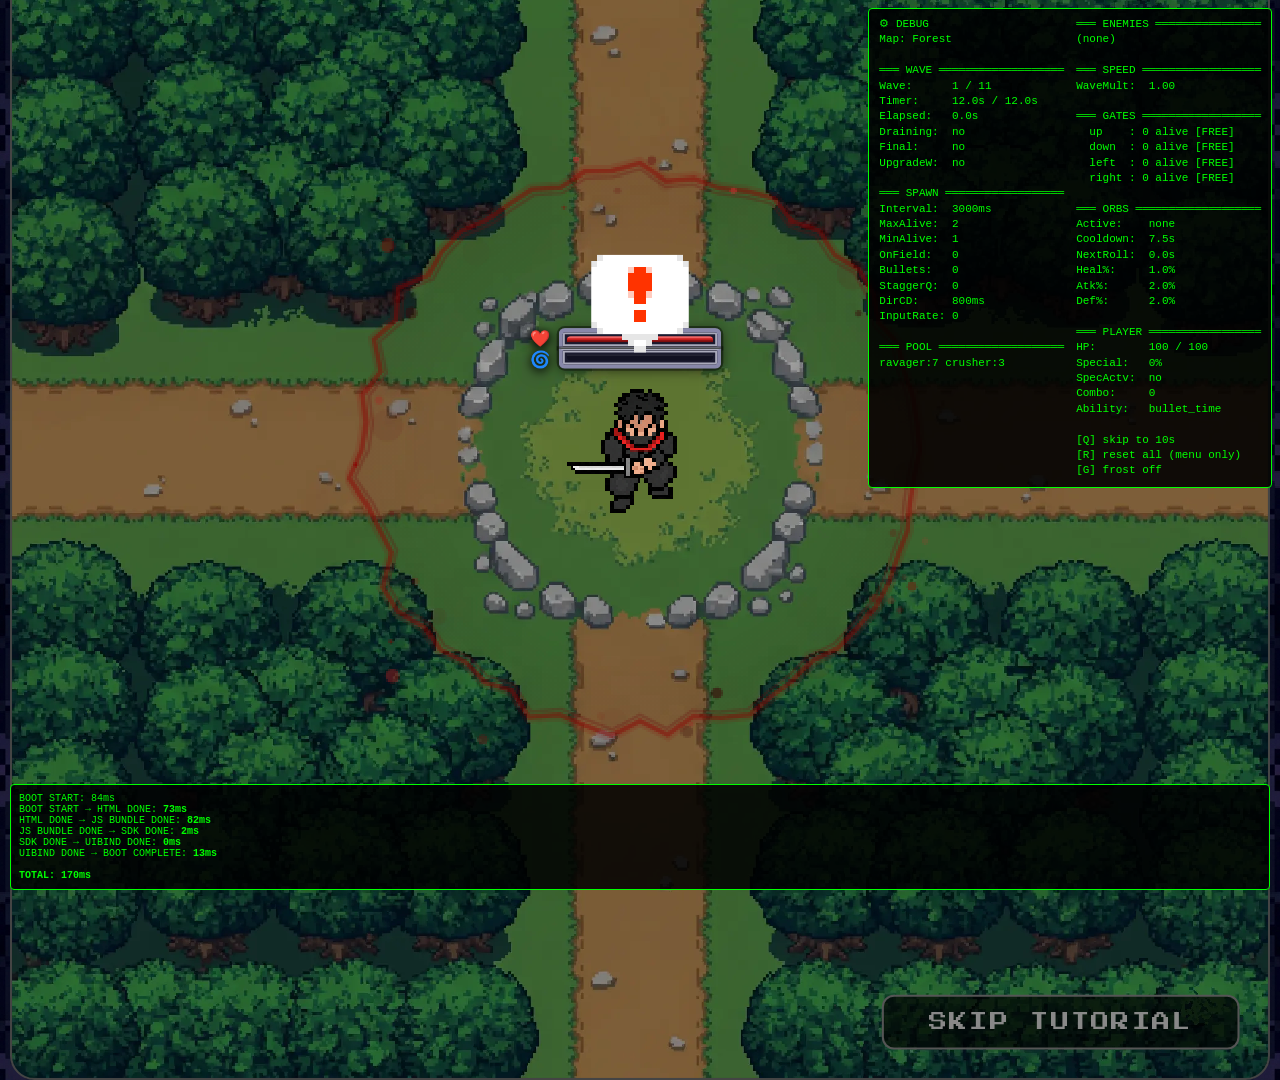
==== commit bc9b4d0c: "veliocizzzato il booting di sdk adesso piu veloce il loading su telefono" ====
--- a/index.html
+++ b/index.html
@@ -17,8 +17,8 @@
   <!-- ── ALL GAME CSS (single bundle) ── -->
   <link rel="stylesheet" href="css/game.bundle.css">
 
-  <!-- ── CRAZYGAMES SDK ── -->
-  <script src="https://sdk.crazygames.com/crazygames-sdk-v3.js" onerror="console.warn('[SDK] CrazyGames SDK failed to load — continuing without SDK')"></script>
+  <!-- ── CRAZYGAMES SDK (async, non-blocking) ── -->
+  <script async src="https://sdk.crazygames.com/crazygames-sdk-v3.js" onerror="console.warn('[SDK] CrazyGames SDK failed to load — continuing without SDK')"></script>
 </head>
 <body>
   <script src="js/errorHandler.js"></script>
